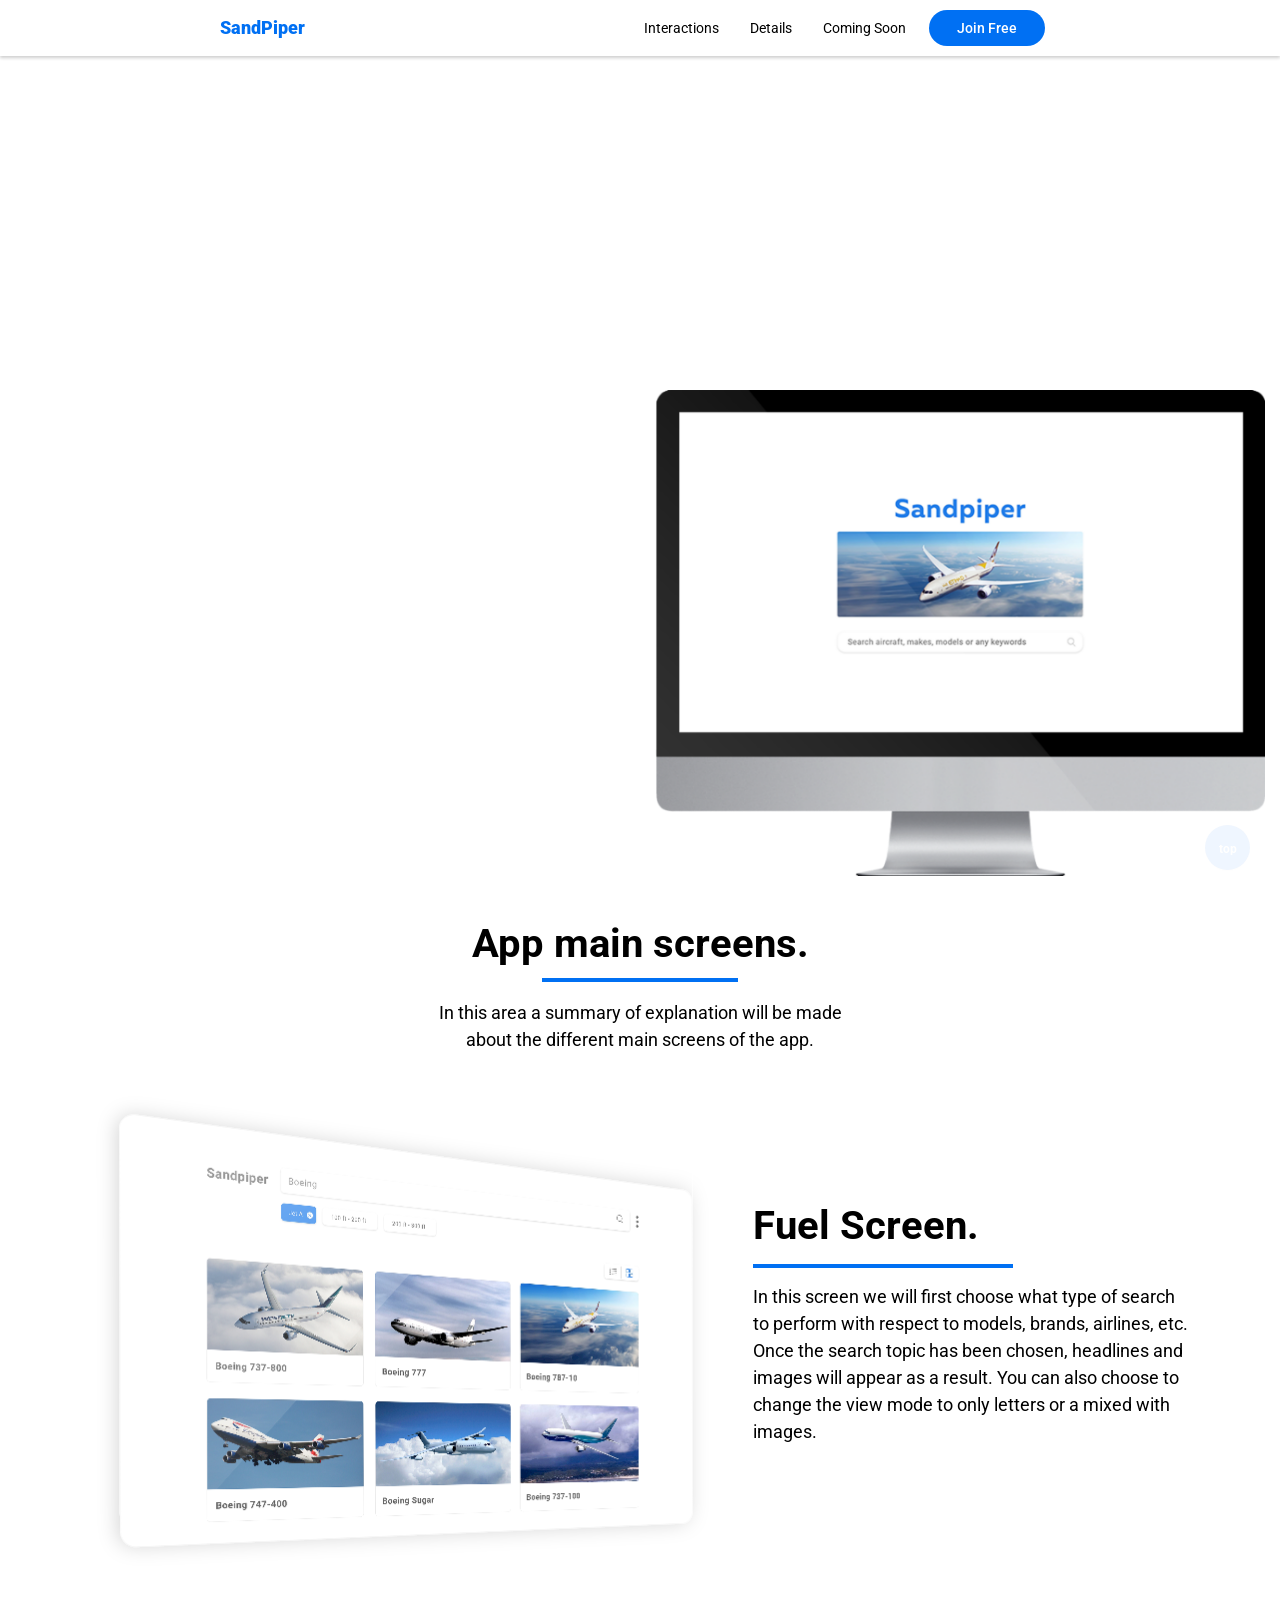
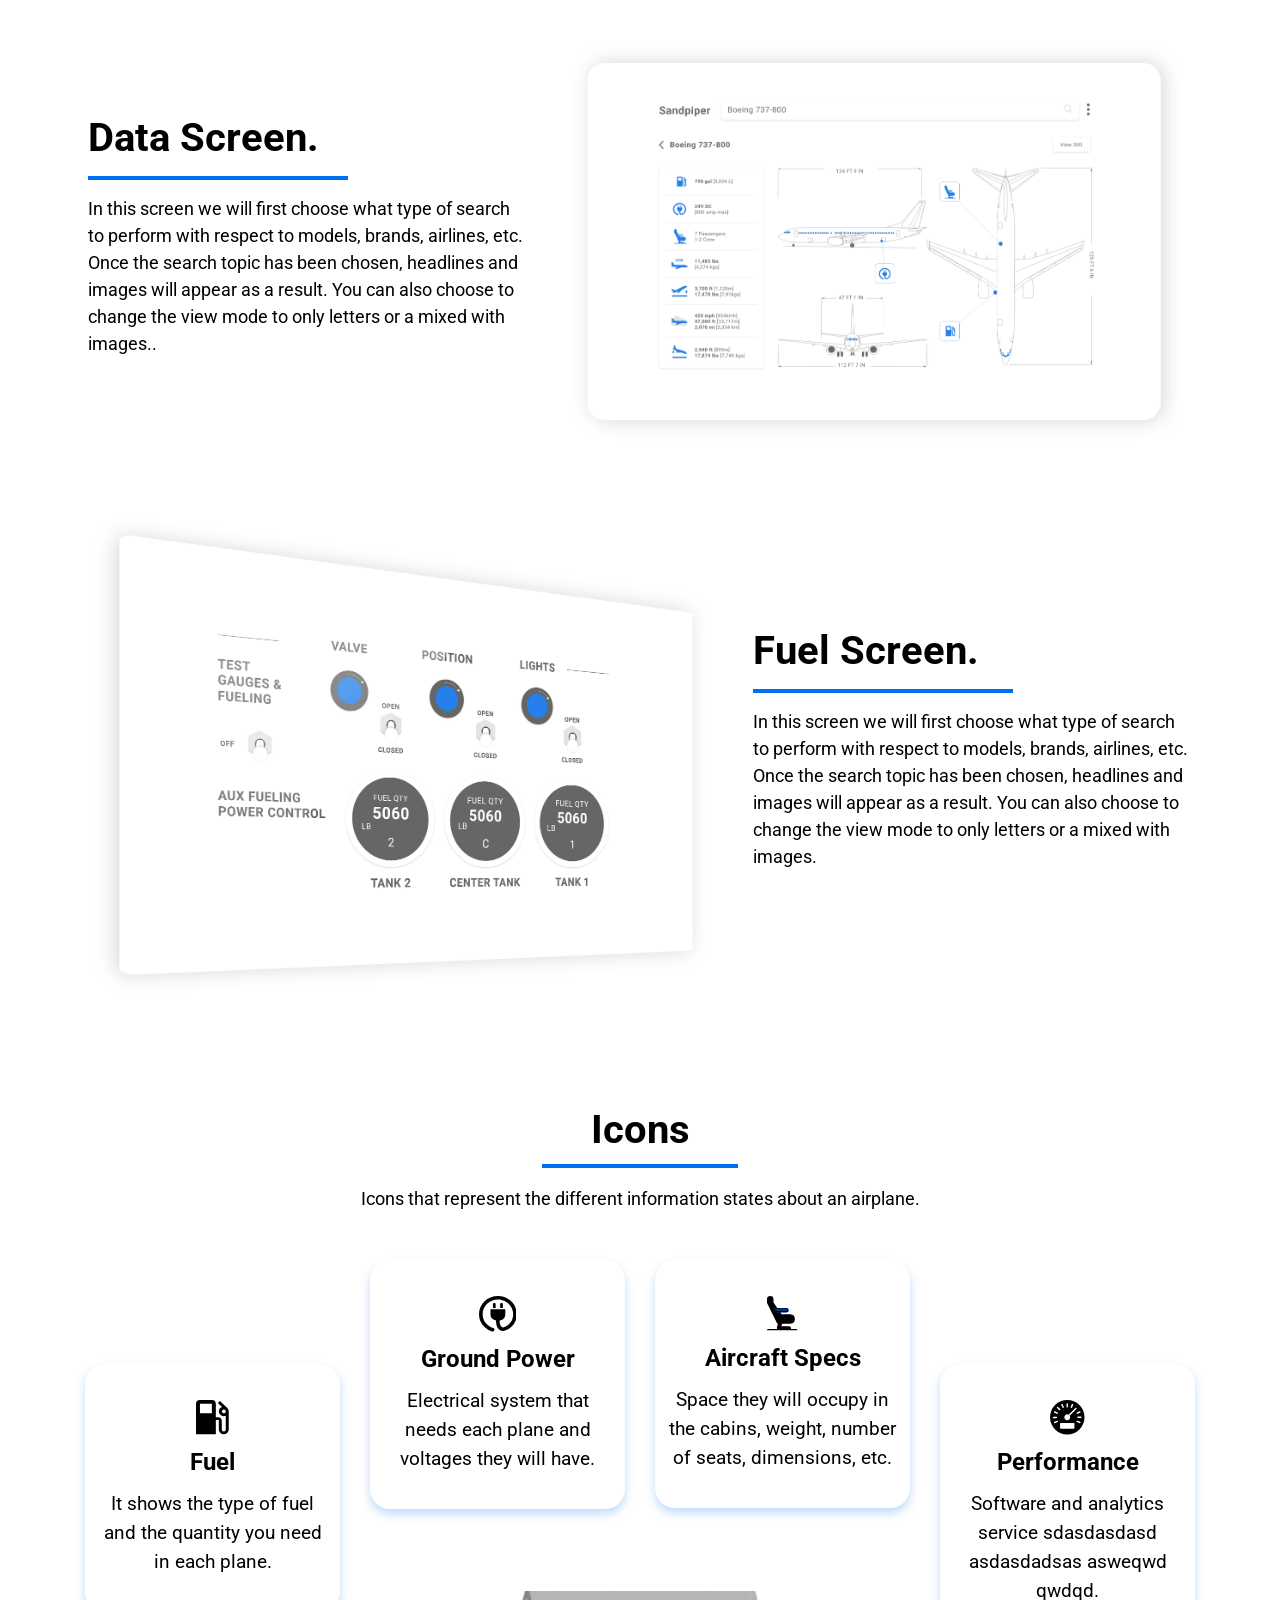
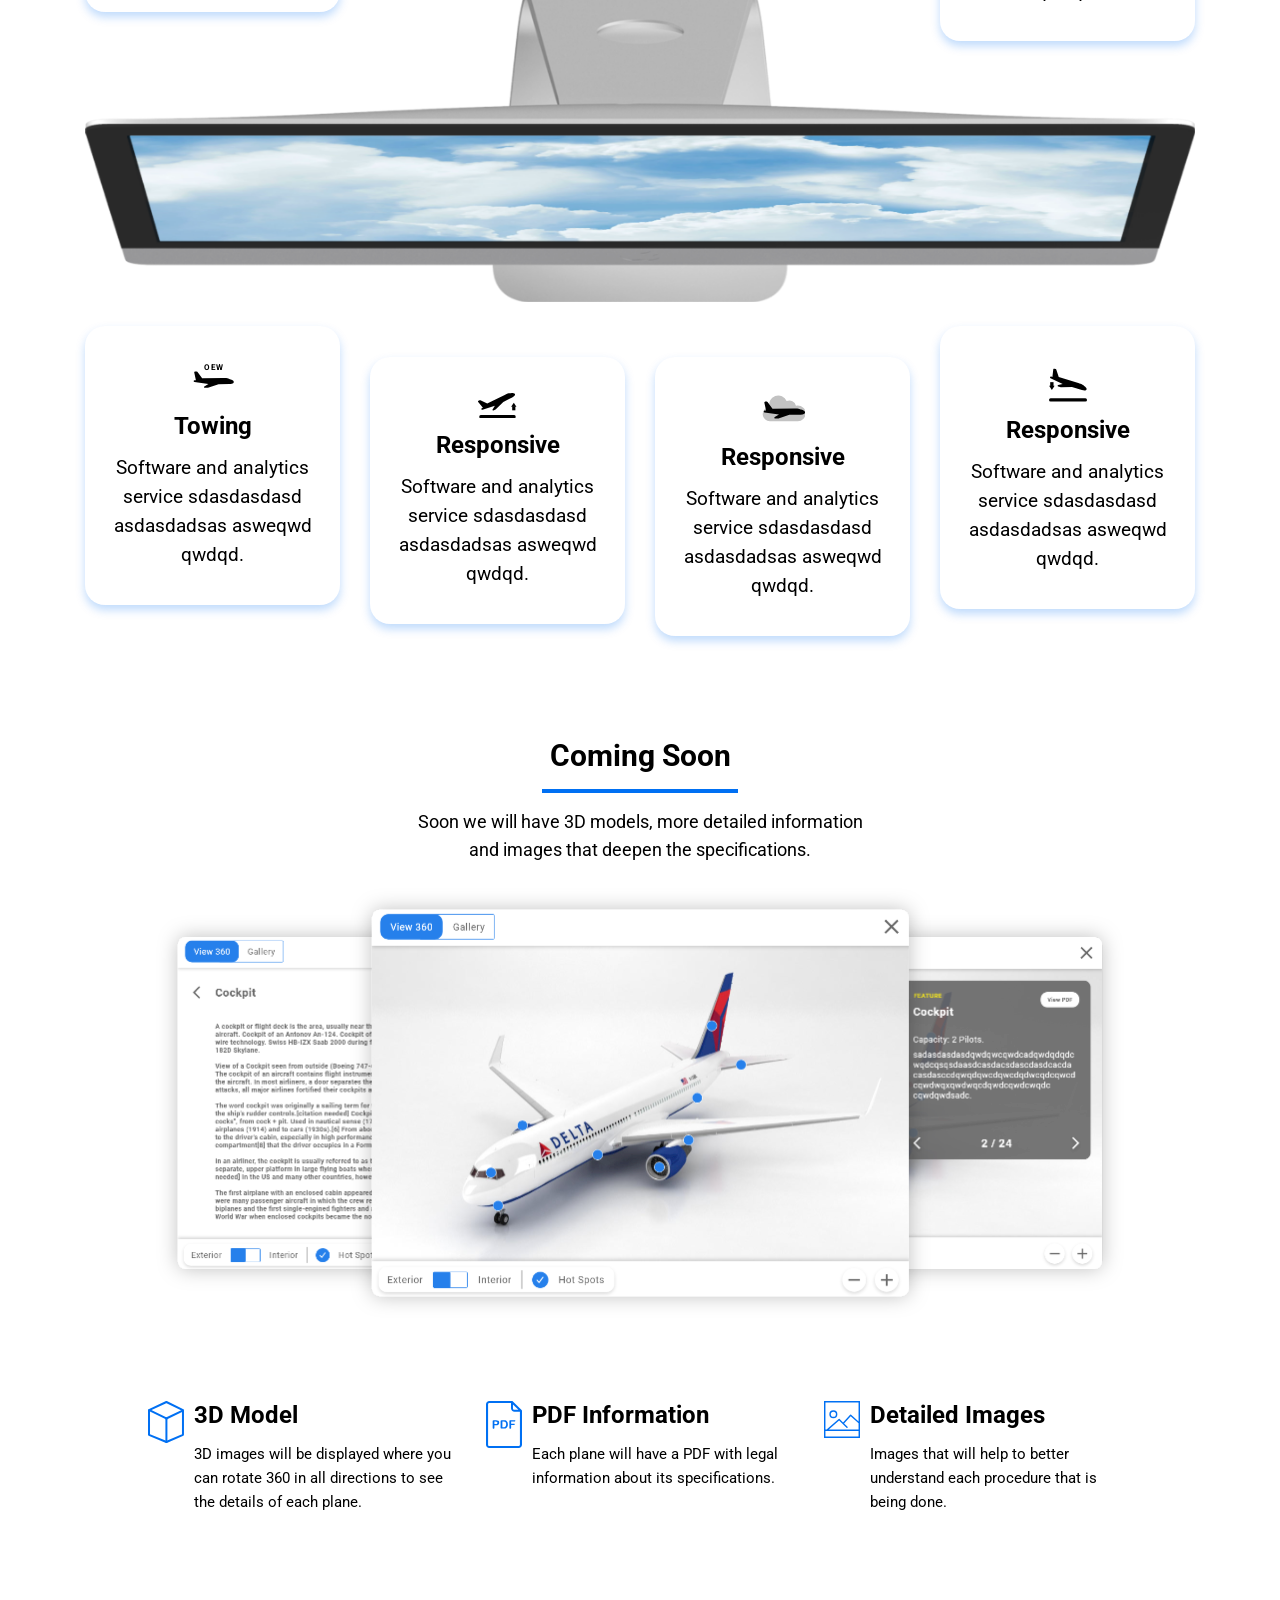
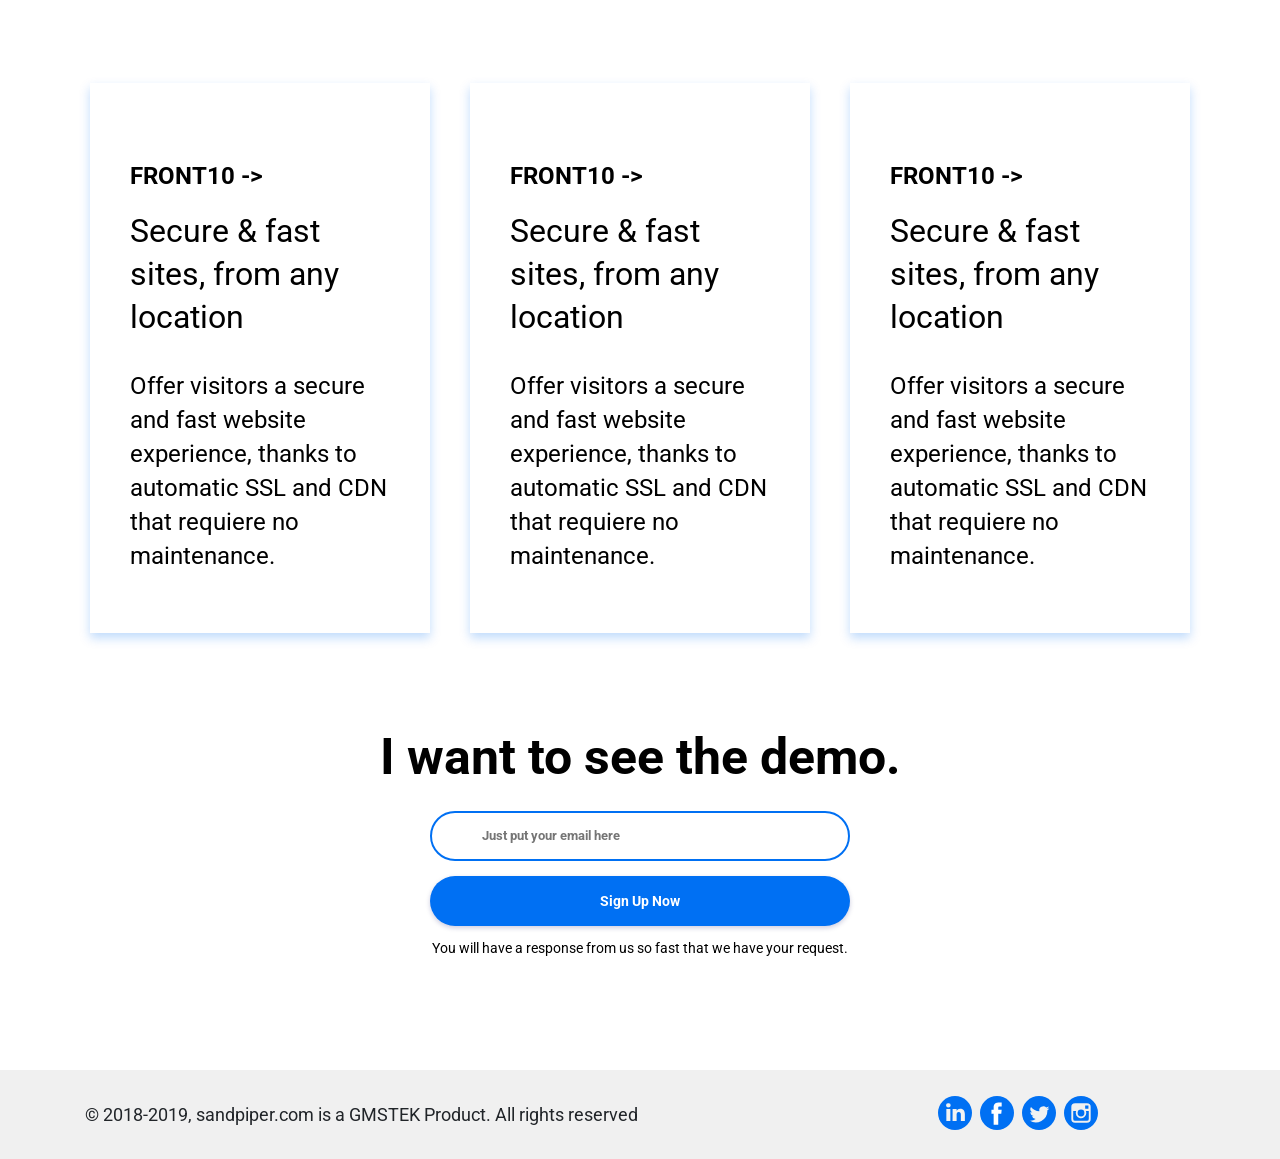
==== index.html @ 0d218217 "changes" ====
<!DOCTYPE html>
<html lang="en">

<head>
  <!-- Google Tag Manager -->
  <script>(function (w, d, s, l, i) {
      w[l] = w[l] || []; w[l].push({
        'gtm.start':
          new Date().getTime(), event: 'gtm.js'
      }); var f = d.getElementsByTagName(s)[0],
        j = d.createElement(s), dl = l != 'dataLayer' ? '&l=' + l : ''; j.async = true; j.src =
          'https://www.googletagmanager.com/gtm.js?id=' + i + dl; f.parentNode.insertBefore(j, f);
    })(window, document, 'script', 'dataLayer', 'GTM-N6N2WBW');</script>
  <!-- End Google Tag Manager -->
  <meta charset="utf-8">
  <title>SandPiper</title>
  <link rel="icon" href="assets/icons/favicon.png" type="image/png" sizes="16x16">
  <meta name="viewport" content="width=device-width, initial-scale=1">
  <meta http-equiv="X-UA-Compatible" content="IE=edge">
  <meta name="description" content="Array Multipurpose Startup Business Template">
  <meta name="keywords" content="Array HTML Template, Array Startup Business Template, Startup Template">
  <link href="assets/css/bootstrap.min.css" rel="stylesheet" type="text/css" media="all" />
  <link href="https://fonts.googleapis.com/css?family=Roboto:400,500,700,900&display=swap" rel="stylesheet">
  <link rel="stylesheet" href="assets/css/animate.css"> <!-- Resource style -->
  <link rel="stylesheet" href="assets/css/owl.carousel.css">
  <link rel="stylesheet" href="assets/css/owl.theme.css">
  <link rel="stylesheet" href="assets/css/ionicons.min.css"> <!-- Resource style -->
  <link href="assets/css/style.css" rel="stylesheet" type="text/css" media="all" />
</head>

<body>
  <!-- Google Tag Manager (noscript) -->
  <noscript><iframe src="https://www.googletagmanager.com/ns.html?id=GTM-N6N2WBW" height="0" width="0"
      style="display:none;visibility:hidden"></iframe></noscript>
  <!-- End Google Tag Manager (noscript) -->
  <div class="wrapper">
    <!-- Navbar Section -->
    <nav class="navbar navbar-expand-md navbar-light bg-light fixed-top">
      <div class="container container-s">
        <a class="navbar-brand d-none d-md-inline" href="#">SandPiper</a>

        <a class="navbar-brand btn-cta d-inline d-md-none js-scroll-trigger" href="#signup">Join Free</a>
        <button class="navbar-toggler" type="button" data-toggle="collapse" data-target="#navbarSupportedContent"
          aria-controls="navbarSupportedContent" aria-expanded="false" aria-label="Toggle navigation">
          <span class="navbar-toggler-icon"></span>
        </button>
        <div class="collapse navbar-collapse" id="navbarSupportedContent">
          <ul class="navbar-nav ml-auto navbar-right">
            <li class="nav-item"><a class="nav-link js-scroll-trigger" href="#screens">Interactions</a></li>
            <li class="nav-item"><a class="nav-link js-scroll-trigger" href="#icons">Details</a></li>
            <li class="nav-item"><a class="nav-link js-scroll-trigger" href="#omingsoon">Coming Soon</a></li>
            <li class="nav-item"><a class="btn-cta nav-link js-scroll-trigger" href="#signup">Join Free</a></li>
          </ul>
        </div>
      </div>
    </nav><!-- Navbar End -->


    <div id="main" class="main">
      <section class="home ">
        <!-- Hero Section-->
        <div class="container-fluid">
          <div class="row fullHeightHeader header-back mt-5 pt-5 pt-md-0 mt-md-0">
            <div class="col-md-6 order-md-2 ">
              <div class="d-flex align-items-end height-100 pb-4 justify-content-center">
                <img src="assets/images/header-img.png" class="img-fluid header-img" />
              </div>
            </div>
            <div class="col-md-6 order-md-1">
              <div
                class="d-flex flex-column mb-3 mb-md-0 justify-content-center align-items-center fullHeightHeader header mx-auto">
                <div class="header-text mb-5 mt-2 text-center text-md-left">
                  <h1>We offer a selection of aviation guides <br>in digital format.</h1>
                </div>
                <div class="header-counter">
                  <div class="d-flex">
                    <div class="counter-up  mr-50 text-center">
                      <h3><span class="counter">47</span></h3>
                      <div class="counter-text">
                        <h3>Request</h3>
                      </div>
                    </div>
                    <div class="counter-up mr-50 text-center">
                      <h3><span class="counter">33</span></h3>
                      <div class="counter-text">
                        <h3>Invoices</h3>
                      </div>
                    </div>
                    <div class="counter-up text-center">
                      <h3><span class="counter">33</span></h3>
                      <div class="counter-text">
                        <h3>Fuelings</h3>
                      </div>
                    </div>
                  </div>
                </div>
              </div>
            </div>
          </div>
        </div>
      </section>
    </div><!-- Hero End -->
    <section id="screens " class="container pt-4">
      <div class="row">
        <div class="col-md-12 text-center title-wrapper">
          <h2>App main screens.</h2>
          <div class="separator mx-auto"></div>
          <p>In this area a summary of explanation will be made <br>about the different main screens of the app.</p>
        </div>
      </div>
      <div class="row">
        <div class="col-md-7 mt-4">
          <div class="wow">
            <img class="img-fluid" src="assets/images/1.svg" alt="Feature">
          </div>
        </div>
        <div class="col-md-5 mt-4">
          <div class="f-text align-items-center mx-auto">
            <div>
              <h2 class="text-center text-md-left">Fuel Screen.</h2>
              <div class="separator separator-large mx-auto ml-md-0 mr-auto"></div>
              <p class="text-center text-md-left">In this screen we will first choose what type of search to perform
                with respect to models, brands, airlines, etc. Once the search topic has been chosen, headlines and
                images will appear as a result. You can also choose to change the view mode to only letters or a mixed
                with images.
              </p>
            </div>
          </div>
        </div>
      </div>
      <div class="row mt-4">
        <div class="col-md-7 order-md-2 mt-4">
          <div class="wow">
            <img class="img-fluid" src="assets/images/blueprints.png" alt="Feature">
          </div>
        </div>
        <div class="col-md-5 order-md-1 mt-4">
          <div class="f-text align-items-center">
            <div>
              <h2 class="text-center text-md-left">Data Screen.</h2>
              <div class="separator separator-large mx-auto ml-md-0 mr-auto"></div>
              <p class="text-center text-md-left ">In this screen we will first choose what type of search to perform
                with respect to models, brands, airlines, etc. Once the search topic has been chosen, headlines and
                images will appear as a result. You can also choose to change the view mode to only letters or a mixed
                with images..</p>
            </div>
          </div>
        </div>
      </div>
      <div class="row mt-4">
        <div class="col-md-7 mt-4">
          <div class="wow">
            <img class="img-fluid" src="assets/images/3.png" alt="Feature">
          </div>
        </div>
        <div class="col-md-5 mt-4">
          <div class="f-text align-items-center mx-auto">
            <div>
              <h2 class="text-center text-md-left">Fuel Screen.</h2>
              <div class="separator separator-large mx-auto ml-md-0 mr-auto"></div>
              <p class="text-center text-md-left">In this screen we will first choose what type of search to perform
                with respect to models, brands, airlines, etc. Once the search topic has been chosen, headlines and
                images will appear as a result. You can also choose to change the view mode to only letters or a mixed
                with images.
              </p>
            </div>
          </div>
        </div>
      </div>
  </div>

  </section>

  <!-- Features Section -->
  <section id="icons" class="container">
    <div class="row">
      <div class="col-md-12 text-center title-wrapper mb-5">
        <h2>Icons</h2>
        <div class="separator mx-auto"></div>
        <p>Icons that represent the different information states about an airplane.</p>
      </div>
      <div class="col-md-3 order-2 order-md-1 mt-5 mt-md-0 margin-column">
        <div class="d-flex flex-column justify-content-center  align-items-center text-center f-column ">
          <svg xmlns="http://www.w3.org/2000/svg" width="32.749" height="34.308" viewBox="0 0 32.749 34.308">
            <defs>
              <style>
                .a {
                  fill: #0070f3;
                }
              </style>
            </defs>
            <g transform="translate(0)">
              <g transform="translate(0)">
                <path class="a"
                  d="M47.3,8.062l.03-.029L39.937.953l-2.1,2.02,4.188,4.022a4.771,4.771,0,0,0-3.2,4.441A4.868,4.868,0,0,0,43.787,16.2a5.076,5.076,0,0,0,1.985-.4V29.543a1.986,1.986,0,0,1-3.969,0V20.966a3.892,3.892,0,0,0-3.97-3.812H35.848V3.812A3.892,3.892,0,0,0,31.878,0H19.97A3.892,3.892,0,0,0,16,3.812v30.5H35.848V20.013h2.977v9.53a4.966,4.966,0,0,0,9.924,0V11.436A4.691,4.691,0,0,0,47.3,8.062Zm-15.422,5.28H19.97V3.812H31.878Zm11.909,0a1.908,1.908,0,1,1,1.985-1.906A1.952,1.952,0,0,1,43.787,13.342Z"
                  transform="translate(-16)" />
              </g>
            </g>
          </svg>
          <h3>Fuel</h3>
          <p>It shows the type of fuel and the quantity you need in each plane.</p>
        </div>
      </div>
      <div class="col-md-3 order-2 order-md-1 mt-5 mt-md-0">
        <div class="d-flex flex-column justify-content-center  align-items-center text-center f-column">
          <svg xmlns="http://www.w3.org/2000/svg" width="37.82" height="35.511" viewBox="0 0 37.82 35.511">
            <defs>
              <style>
                .a {
                  fill: #0070f3;
                }
              </style>
            </defs>
            <g transform="translate(0 0)">
              <path class="a"
                d="M20.771,10.71h-.512a1.027,1.027,0,0,0-1.086.957v4.054h2.685V11.667A1.029,1.029,0,0,0,20.771,10.71Z"
                transform="translate(-5.205 -3.621)" />
              <path class="a"
                d="M30.653,10.71h-.513a1.028,1.028,0,0,0-1.086.957v4.054h2.686V11.667A1.03,1.03,0,0,0,30.653,10.71Z"
                transform="translate(-7.887 -3.621)" />
              <path class="a"
                d="M18.911.577C8.483.577,0,8.723,0,18.737a17.689,17.689,0,0,0,5.506,12.81A19.109,19.109,0,0,0,13.031,36a1.875,1.875,0,0,0,.566.087,1.818,1.818,0,0,0,1.731-1.207,1.734,1.734,0,0,0-1.166-2.205,15.446,15.446,0,0,1-6.074-3.6A14.28,14.28,0,0,1,3.643,18.737c0-8.085,6.849-14.662,15.268-14.662s15.268,6.577,15.268,14.662A14.277,14.277,0,0,1,29.71,29.1c-1.107.953-3.851,2.871-5.5,2.871a2.549,2.549,0,0,1-1.993-.8c-1.3-1.394-1.59-4.217-1.577-6.185a5.848,5.848,0,0,0,5.677-5.728V13.813H11.5v5.443a5.841,5.841,0,0,0,5.491,5.721c-.019,2.344.323,6.185,2.505,8.525a6.263,6.263,0,0,0,4.711,1.971c3.523,0,7.534-3.418,7.979-3.806l.058-.053A17.678,17.678,0,0,0,37.82,18.739C37.821,8.723,29.338.577,18.911.577Z"
                transform="translate(0 -0.577)" />
            </g>
          </svg>
          <h3>Ground Power</h3>
          <p>Electrical system that needs each plane and voltages they will have.</p>
        </div>
      </div>
      <div class="col-md-3 order-2 order-md-1 mt-5 mt-md-0">
        <div class="d-flex flex-column justify-content-center  align-items-center text-center f-column">
          <svg xmlns="http://www.w3.org/2000/svg" width="30.285" height="34.377" viewBox="0 0 30.285 34.377">
            <defs>
              <style>
                .a {
                  fill: #0070f3;
                }

                .b {
                  fill: none;
                  stroke: #0070f3;
                  stroke-width: 2px;
                }
              </style>
            </defs>
            <path class="a"
              d="M110.185,369.175l2.4.919-1.84,5.314H119.5a1.312,1.312,0,0,1,1.278,1.343h0a1.312,1.312,0,0,1-1.278,1.343H109.278A1.312,1.312,0,0,1,108,376.75v-1.343Z"
              transform="translate(-97.394 -344.388)" />
            <path class="a"
              d="M48,12.75A2.686,2.686,0,0,1,50.617,10h0a2.686,2.686,0,0,1,2.617,2.75v3.288l0,0,8.424,12.219h9.084a3.935,3.935,0,0,1,3.833,4.029h0a3.935,3.935,0,0,1-3.833,4.029H57.967L48,16.11c0-.023,0-.045,0-.067h0Z"
              transform="translate(-47.361 -9.329)" />
            <path class="b" d="M148,194.686h12.778a1.312,1.312,0,0,0,1.278-1.343h0A1.312,1.312,0,0,0,160.778,192H148Z"
              transform="translate(-141.228 -179.109)" />
            <path class="a"
              d="M138,327.371h9.584a1.312,1.312,0,0,0,1.278-1.343v-1.343A2.623,2.623,0,0,0,146.306,322H138Z"
              transform="translate(-127.394 -300.38)" />
            <path class="a" d="M277.452,193.3l6.2,12.488,1.952-5.315-5.75-8.807Z"
              transform="translate(-273.043 -178.795)" />
            <g transform="translate(0 0)">
              <path class="a"
                d="M3.256,0A3.346,3.346,0,0,1,6.512,3.422V6.493l3.932,5.7h9.106a2.017,2.017,0,0,1,0,4.029H13.222l1.4,2.037h8.758a4.706,4.706,0,0,1,0,9.4H15.195l-.93,2.686h7.842a1.97,1.97,0,0,1,1.917,2.014,2.1,2.1,0,0,1-.11.671h5.732a.672.672,0,0,1,0,1.343H.767a.672.672,0,0,1,0-1.343h9.31a2.1,2.1,0,0,1-.11-.671V31.02a.7.7,0,0,1,.039-.232l1.1-3.125h-.5a.636.636,0,0,1-.566-.361L.072,7.09A.7.7,0,0,1,0,6.781c0-.014,0-.027,0-.04s0-.018,0-.027V3.422A3.346,3.346,0,0,1,3.256,0ZM19.551,14.883a.672.672,0,0,0,0-1.343H8.021L8.9,14.883ZM22,26.32h1.388a3.361,3.361,0,0,0,0-6.714H14.3a.63.63,0,0,1-.517-.277l-2.139-3.1H9.774l3.083,4.723h6.054a3.283,3.283,0,0,1,3.195,3.357v1.343A2.1,2.1,0,0,1,22,26.32Zm-1.807,0a.657.657,0,0,0,.639-.671V24.305a1.97,1.97,0,0,0-1.917-2.014h-5.9l-.493,1.343h3.833a.672.672,0,0,1,0,1.343H12.03l-.493,1.343Zm1.917,6.714a.672.672,0,0,0,0-1.343H13.352a.63.63,0,0,1-.523-.286.7.7,0,0,1-.077-.615l1.083-3.127H12.464l-1.219,3.477v1.223a.657.657,0,0,0,.639.671Zm-11.588-7.67,1.322-3.6L6.633,13.788l-1.389.946ZM1.278,6.618l3.38,6.915,1.8-1.228a.614.614,0,0,1,.306-.106l.007,0H8.867L5.359,7.109c-.01-.014-.019-.029-.028-.044l-.01-.018a.7.7,0,0,1-.086-.337V3.422A2.033,2.033,0,0,0,3.256,1.343,2.033,2.033,0,0,0,1.278,3.422Z"
                transform="translate(0 0)" />
              <path class="a" d="M168.639,352a.672.672,0,1,1-.639.671A.657.657,0,0,1,168.639,352Z"
                transform="translate(-149.727 -328.366)" />
            </g>
          </svg>
          <h3>Aircraft Specs</h3>
          <p>Space they will occupy in the cabins, weight, number of seats, dimensions, etc.</p>
        </div>
      </div>
      <div class="col-md-3 order-2 order-md-1 mt-5 mt-md-0 margin-column">
        <div class="d-flex flex-column justify-content-center align-items-center text-center f-column">
          <svg xmlns="http://www.w3.org/2000/svg" width="34.5" height="34.5" viewBox="0 0 34.5 34.5">
            <defs>
              <style>
                .a {
                  fill: #2680eb;
                }
              </style>
            </defs>
            <path class="a"
              d="M17.25,0A17.25,17.25,0,1,0,34.5,17.25,17.271,17.271,0,0,0,17.25,0Zm9.684,12.46,2.657-1.1a.718.718,0,1,1,.549,1.327l-2.655,1.1-.275.056a.72.72,0,0,1-.276-1.384ZM20.712,7.015l1.1-2.657a.719.719,0,0,1,1.328.549l-1.1,2.657a.717.717,0,0,1-.664.444L21.1,7.954A.719.719,0,0,1,20.712,7.015Zm-4.18-3.154a.719.719,0,1,1,1.438,0V6.736a.719.719,0,1,1-1.438,0ZM11.75,3.97a.719.719,0,0,1,.939.39l1.1,2.655a.72.72,0,0,1-.39.939l-.275.055a.718.718,0,0,1-.664-.446l-1.1-2.655A.718.718,0,0,1,11.75,3.97ZM2.794,17.517a.719.719,0,0,1,.719-.719H6.388a.719.719,0,0,1,0,1.438H3.513A.72.72,0,0,1,2.794,17.517ZM7.566,22.04l-2.658,1.1-.275.055a.719.719,0,0,1-.275-1.383l2.658-1.1a.719.719,0,0,1,.549,1.328ZM7.954,13.4a.723.723,0,0,1-.664.443l-.275-.056-2.657-1.1a.72.72,0,0,1,.551-1.33l2.657,1.1A.72.72,0,0,1,7.954,13.4Zm1.164-3.266L7.087,8.1A.718.718,0,1,1,8.1,7.087L10.134,9.12a.719.719,0,0,1-1.016,1.016Zm15.32,17.923a.72.72,0,0,1-.719.719H10.781a.719.719,0,0,1-.719-.719V23.746a.719.719,0,0,1,.719-.719H23.719a.72.72,0,0,1,.719.719v4.313ZM19.718,15.8a2.836,2.836,0,0,1,.407,1.45A2.907,2.907,0,1,1,18.7,14.782L25.381,8.1A.719.719,0,0,1,26.4,9.12Zm10.81,6.952a.72.72,0,0,1-.663.446l-.275-.056-2.657-1.1a.719.719,0,0,1,.549-1.328l2.657,1.1A.715.715,0,0,1,30.528,22.751Zm.377-4.781H28.031a.719.719,0,0,1,0-1.438h2.874a.719.719,0,1,1,0,1.438Z" />
          </svg>
          <h3>Performance</h3>
          <p>Software and analytics service sdasdasdasd asdasdadsas asweqwd qwdqd.</p>
        </div>
      </div>

      <div class="col-12 order-1 order-md-2 f-center">
        <div class="d-flex justify-content-center">
          <img class="img-fluid" src="assets/images/flat-screen.png" alt="Feature">
        </div>

      </div>

      <div class="col-md-3 order-2 order-md-3 mt-4">
        <div class="d-flex flex-column justify-content-center  align-items-center text-center f-column">
          <svg xmlns="http://www.w3.org/2000/svg" width="44.426" height="36.513" viewBox="0 0 44.426 36.513">
            <g id="Group_225" data-name="Group 225" transform="translate(138.605 -1374.003)">
              <text id="OEW" transform="translate(-124.219 1382.003)" fill="#0070f3" font-size="8"
                font-family="Roboto-Bold, Roboto" font-weight="700" letter-spacing="0.032em">
                <tspan x="0" y="0">OEW</tspan>
              </text>
              <g id="takeoff-the-plane" transform="matrix(0.891, 0.454, -0.454, 0.891, -129.765, 1375.035)">
                <g id="Group_215" data-name="Group 215" transform="translate(0 0)">
                  <g id="Group_214" data-name="Group 214" transform="translate(0 0)">
                    <path id="Path_148" data-name="Path 148"
                      d="M4,17.176l0,0a.942.942,0,0,0-.457,1.19.929.929,0,0,0,1.167.5l13.35-4.529-2.549,4a.732.732,0,0,0,.078.9.772.772,0,0,0,.915.139l2.626-1.363a.8.8,0,0,0,.2-.15l7.844-7.993,9.6-5c3.637-1.956,3.243-3.408,3.036-3.807A1.94,1.94,0,0,0,38.469.135a8.29,8.29,0,0,0-3.45.111,4.6,4.6,0,0,1-1.061.089C32.939.324,32.247.4,28.786,2.2L9.857,12.028,2.638,8.457a.971.971,0,0,0-.876.015L.526,9.114a.973.973,0,0,0-.5.64.893.893,0,0,0,.176.769L5.15,16.586Z"
                      fill="#0070f3" />
                  </g>
                </g>
              </g>
            </g>
          </svg>
          <h3>Towing</h3>
          <p>Software and analytics service sdasdasdasd asdasdadsas asweqwd qwdqd.</p>
        </div>
      </div>
      <div class="col-md-3 order-2 order-md-3 mt-5  margin-column-down ">
        <div class="d-flex flex-column justify-content-center  align-items-center text-center f-column">
          <svg id="Group_230" data-name="Group 230" xmlns="http://www.w3.org/2000/svg" width="38.451" height="25.322"
            viewBox="0 0 38.451 25.322">
            <g id="takeoff-the-plane" transform="translate(0 0)">
              <g id="Group_215" data-name="Group 215" transform="translate(0)">
                <g id="Group_214" data-name="Group 214" transform="translate(0 0)">
                  <path id="Path_148" data-name="Path 148"
                    d="M3.841,71.195l0,0A.835.835,0,0,0,3.43,72.28a.9.9,0,0,0,1.1.477L16.894,68.8l-2.313,3.627a.667.667,0,0,0,.087.828.738.738,0,0,0,.854.141l2.426-1.21a.712.712,0,0,0,.187-.135l7.186-7.208L34.189,60.4c3.359-1.739,2.97-3.075,2.77-3.443a1.887,1.887,0,0,0-1.267-.871,7.84,7.84,0,0,0-3.213.05,4.331,4.331,0,0,1-.987.066c-.949-.025-1.593.036-4.79,1.631L9.216,66.564l-6.781-3.38a.917.917,0,0,0-.816,0l-1.143.57a.855.855,0,0,0-.458.579.825.825,0,0,0,.176.707L4.9,70.671Z"
                    transform="translate(0 -55.948)" fill="#0070f3" />
                  <path id="Path_149" data-name="Path 149"
                    d="M47.134,282.5H14.03a1.62,1.62,0,1,0,0,3.237h33.1a1.62,1.62,0,1,0,0-3.237Z"
                    transform="translate(-11.091 -260.416)" fill="#0070f3" />
                </g>
              </g>
            </g>
            <g id="Group_223" data-name="Group 223" transform="translate(33.149 9.688)">
              <path id="Polygon_1" data-name="Polygon 1" d="M2.651,0,5.3,4.073H0Z" transform="translate(0)"
                fill="#0070f3" />
              <rect id="Rectangle_402" data-name="Rectangle 402" width="3.181" height="4.073"
                transform="translate(1.06 3.564)" fill="#0070f3" />
            </g>
          </svg>
          <h3>Responsive</h3>
          <p>Software and analytics service sdasdasdasd asdasdadsas asweqwd qwdqd.</p>
        </div>
      </div>
      <div class="col-md-3 order-2 order-md-3 mt-5 margin-column-down">
        <div class="d-flex flex-column justify-content-center  align-items-center text-center f-column">
          <svg xmlns="http://www.w3.org/2000/svg" width="45.763" height="36.513" viewBox="0 0 45.763 36.513">
            <g id="Group_395" data-name="Group 395" transform="translate(137.991 -1500.488)">
              <path id="cloud"
                d="M34.906,10.431a8.489,8.489,0,0,0-1.618.155,6.448,6.448,0,0,0-3.523-4.456,6.923,6.923,0,0,0-5.825-.1A9.014,9.014,0,0,0,12.525.907,8.466,8.466,0,0,0,7.191,11.869,7.267,7.267,0,0,0,0,19.1a7.289,7.289,0,0,0,7.414,7.025H34.906A8.016,8.016,0,0,0,43.08,18.28a8.016,8.016,0,0,0-8.173-7.849Zm0,0"
                transform="translate(-135.308 1502.555)" fill="#d7e9ff" />
              <g id="takeoff-the-plane" transform="matrix(0.891, 0.454, -0.454, 0.891, -128.894, 1500.488)">
                <g id="Group_215" data-name="Group 215" transform="translate(0 0)">
                  <g id="Group_214" data-name="Group 214" transform="translate(0 0)">
                    <path id="Path_148" data-name="Path 148"
                      d="M4.118,17.675l0,0a.97.97,0,0,0-.47,1.224.956.956,0,0,0,1.2.516l13.738-4.661-2.623,4.116a.753.753,0,0,0,.081.929.794.794,0,0,0,.941.143l2.7-1.4a.824.824,0,0,0,.209-.155l8.072-8.225,9.879-5.15C41.589,3,41.184,1.5,40.971,1.094A2,2,0,0,0,39.587.139a8.531,8.531,0,0,0-3.551.114,4.738,4.738,0,0,1-1.092.092C33.9.333,33.184.413,29.623,2.262L10.143,12.378,2.715,8.7a1,1,0,0,0-.9.015L.541,9.379a1,1,0,0,0-.517.658.919.919,0,0,0,.181.791L5.3,17.068Z"
                      fill="#0070f3" />
                  </g>
                </g>
              </g>
            </g>
          </svg>
          <h3>Responsive</h3>
          <p>Software and analytics service sdasdasdasd asdasdadsas asweqwd qwdqd.</p>
        </div>
      </div>
      <div class="col-md-3 order-2 order-md-3 mt-4">
        <div class="d-flex flex-column justify-content-center align-items-center text-center f-column">
          <svg xmlns="http://www.w3.org/2000/svg" width="40.363" height="40.363" viewBox="0 0 40.363 40.363">
            <g id="Group_233" data-name="Group 233" transform="translate(-0.309 0.548)">
              <g id="takeoff-the-plane" transform="translate(0.31 -0.548)">
                <g id="Group_215" data-name="Group 215" transform="translate(0 0)">
                  <path id="Path_148" data-name="Path 148"
                    d="M3.779,16.853l0,0a.934.934,0,0,0-.44,1.161.871.871,0,0,0,1.108.485l12.721-4.46-2.441,3.906a.71.71,0,0,0,.941,1.012l2.5-1.338a.772.772,0,0,0,.194-.147l7.5-7.816,9.155-4.91c3.468-1.919,3.1-3.333,2.9-3.72a1.831,1.831,0,0,0-1.275-.9,7.711,7.711,0,0,0-3.283.12,4.289,4.289,0,0,1-1.01.091C31.38.33,30.721.409,27.42,2.172L9.37,11.816,2.516,8.361a.9.9,0,0,0-.833.017L.5,9.009a.955.955,0,0,0-.48.625.882.882,0,0,0,.164.748l4.687,5.891Z"
                    transform="translate(13.469 0) rotate(45)" fill="#0070f3" />
                  <path id="Path_149" data-name="Path 149"
                    d="M48.6,282.5H14.1a1.688,1.688,0,1,0,0,3.374H48.6a1.688,1.688,0,1,0,0-3.374Z"
                    transform="translate(-10.33 -246.28)" fill="#0070f3" />
                </g>
              </g>
              <g id="Group_224" data-name="Group 224" transform="translate(7.938 27.56) rotate(180)">
                <path id="Polygon_1" data-name="Polygon 1" d="M2.763,0,5.525,4.245H0Z" transform="translate(0 0)"
                  fill="#0070f3" />
                <rect id="Rectangle_402" data-name="Rectangle 402" width="3.315" height="4.245"
                  transform="translate(1.105 3.714)" fill="#0070f3" />
              </g>
            </g>
          </svg>

          <h3>Responsive</h3>
          <p>Software and analytics service sdasdasdasd asdasdadsas asweqwd qwdqd.</p>
        </div>
      </div>
    </div>
  </section>

  <section id='comingsoon' class="ar-ft-single wow fadeIn">
    <div class="container-m">
      <div class="row text-center">
        <div class="col-md-12">
          <div class="features-intro">
            <h2>Coming Soon</h2>
            <div class="separator mx-auto"></div>
            <p>Soon we will have 3D models, more detailed information <br> and images that deepen the specifications.
            </p>
          </div>
        </div>
      </div>
      <div class="row mb-5">
        <div class="col-md-12">
          <img class="img-fluid wow" src="assets/images/app-screen.svg" alt="Feature">
        </div>
      </div>
      <div class="row">
        <div class="col-md-4 mt-4">
          <div class="ar-flex">
            <div class="ar-icon">
              <img src="assets/icons/cube.svg" width="36px" alt="Icon">
            </div>
            <div class="ar-text">
              <h3>3D Model</h3>
              <p>3D images will be displayed where you can rotate 360 in all directions to see the details of each
                plane.</p>
            </div>
          </div>
        </div>

        <div class="col-md-4 mt-4">
          <div class="ar-flex">
            <div class="ar-icon">
              <img src="assets/icons/document.svg" width="36px" alt="Icon">
            </div>
            <div class="ar-text">
              <h3>PDF Information</h3>
              <p>Each plane will have a PDF with legal information about its specifications.</p>
            </div>
          </div>
        </div>

        <div class="col-md-4 mt-4">
          <div class="ar-flex">
            <div class="ar-icon">
              <img src="assets/icons/picture.svg" width="36px" alt="Icon">
            </div>
            <div class="ar-text">
              <h3>Detailed Images</h3>
              <p>Images that will help to better understand each procedure that is being done.</p>
            </div>
          </div>
        </div>
      </div>
    </div>
  </section>
  <section class="container reviews">
    <div class="row">
      <div class="col-md-4">
        <div class="review">
            <h3>FRONT10 -></h3>
            <h4>Secure & fast sites, from any location</h4>
            <p>Offer visitors a secure and fast website experience, thanks to <span>automatic SSL</span> and
              <span>CDN</span> that requiere no maintenance.</p>
        </div>
      </div>
      <div class="col-md-4">
          <div class="review">
              <h3>FRONT10 -></h3>
              <h4>Secure & fast sites, from any location</h4>
              <p>Offer visitors a secure and fast website experience, thanks to <span>automatic SSL</span> and
                <span>CDN</span> that requiere no maintenance.</p>
          </div>
      </div>
      <div class="col-md-4">
          <div class="review">
              <h3>FRONT10 -></h3>
              <h4>Secure & fast sites, from any location</h4>
              <p>Offer visitors a secure and fast website experience, thanks to <span>automatic SSL</span> and
                <span>CDN</span> that requiere no maintenance.</p>
          </div>
      </div>
    </div>
  </section>

  <!-- CTA Signup Section -->
  <div id="signup" class="cta-sm ">
    <div class="container-m text-center">
      <div class="cta-content">
        <h2>I want to see the demo.</h2>
        <div class="form wow fadeIn" data-wow-delay="0.2s">
          <form id="chimp-form" class="subscribe-form wow zoomIn" action="assets/php/subscribe.php" method="post"
            accept-charset="UTF-8" enctype="application/x-www-form-urlencoded" autocomplete="off" novalidate>
            <input class="mail" id="chimp-email" type="email" name="email" placeholder="Just put your email here"
              autocomplete="off">
            <input class="submit-button" type="submit" value="Sign up now">
          </form>
          <div id="response"></div>
        </div>
        <div class="form-note">
          <p>You will have a response from us so fast that we have your request.</p>
        </div>
      </div>
    </div>
  </div>

  <!-- Scroll To Top -->
  <div id="back-top" class="bk-top">
    <div class="bk-top-txt">
      <a class="back-to-top js-scroll-trigger" href="#main">top</a>
    </div>
  </div>
  <!-- Scroll To Top Ends-->

  </div> <!-- Main -->
  </div><!-- Wrapper -->
  <footer class="">
    <div class="container">
      <div class="row">
        <div class="col-md-8 my-3">
          <div class="d-flex align-items-center height-100">
            <p class="text-center text-md-left">© 2018-2019, sandpiper.com is a GMSTEK Product. All rights reserved</p>
          </div>
        </div>
        <div class="col-md-4 text-center mb-5 my-md-3 ">
          <a class="mr-1" href="#"><img src="assets/icons/Group 29.svg" class="img-fluid" /></a>
          <a class="mr-1" href="#"><img src="assets/icons/facebook.svg" class="img-fluid" /></a>
          <a class="mr-1" href="#"><img src="assets/icons/twitter.svg" class="img-fluid" /></a>
          <a class="mr-1" href="#"><img src="assets/icons/instagram-logo.svg" class="img-fluid" /></a>
        </div>
      </div>
    </div>
  </footer>


  <!-- Jquery and Js Plugins -->
  <script type="text/javascript" src="assets/js/jquery-3.4.1.min.js"></script>
  <script type="text/javascript" src="assets/js/popper.min.js"></script>
  <script type="text/javascript" src="assets/js/bootstrap.min.js"></script>
  <script type="text/javascript" src="assets/js/jquery.validate.min.js"></script>
  <script type="text/javascript" src="assets/js/jquery.waypoints.min.js"></script>
  <script type="text/javascript" src="assets/js/plugins.js"></script>
  <script type="text/javascript" src="assets/js/custom.js"></script>
</body>

</html>
---- assets/css/style.css ----
/*
 1. Reset.css
 2. navigation Styling
 3. Hero section
 4. hero-2 section
 5. Features Section
 6. Features Flex
 7. Stats Section 	
 8. Feature Single
 9. Reviews Section
 10. Pricing tables
 11. Subscription Section and CTA
 12. Footer and Scroll Top
 13. Media Queries
 -----*/

/* http://meyerweb.com/eric/tools/css/reset/
   v2.0 | 20110126
   License: none (public domain)
*/

html,
body,
div,
span,
applet,
object,
iframe,
h1,
h2,
h3,
h4,
h5,
h6,
p,
blockquote,
pre,
a,
abbr,
acronym,
address,
big,
cite,
code,
del,
dfn,
em,
img,
ins,
kbd,
q,
s,
samp,
small,
strike,
strong,
sub,
sup,
tt,
var,
b,
u,
i,
center,
dl,
dt,
dd,
ol,
ul,
li,
fieldset,
form,
label,
legend,
table,
caption,
tbody,
tfoot,
thead,
tr,
th,
td,
article,
aside,
canvas,
details,
embed,
figure,
figcaption,
footer,
header,
hgroup,
menu,
nav,
output,
ruby,
section,
summary,
time,
mark,
audio,
video {
  margin: 0;
  padding: 0;
  border: 0;
  font-size: 100%;
  font: inherit;
  vertical-align: baseline;
}
/* HTML5 display-role reset for older browsers */
article,
aside,
details,
figcaption,
figure,
footer,
header,
hgroup,
menu,
nav,
section {
  display: block;
}
body {
  line-height: 1;
}
ol,
ul {
  list-style: none;
}
blockquote,
q {
  quotes: none;
}
blockquote:before,
blockquote:after,
q:before,
q:after {
  content: "";
  content: none;
}
table {
  border-collapse: collapse;
  border-spacing: 0;
}

/* --- Common Styles ---*/

h1,
h2,
h3,
h4,
h5,
h6 {
  font-family: "Roboto", sans-serif;
  font-size: 16px;
}

p {
  font-family: "Roboto", sans-serif;
  font-size: 14px;
}

/*----- Helper Classes -----*/

html * {
  text-rendering: optimizeLegibility !important;
  -webkit-font-smoothing: antialiased;
  -moz-osx-font-smoothing: grayscale;
}

body {
  -webkit-font-smoothing: antialiased;
  -moz-osx-font-smoothing: grayscale;
}

*,
*:after,
*:before {
  -webkit-box-sizing: border-box;
  -moz-box-sizing: border-box;
  box-sizing: border-box;
}

#loading {
  width: 100%;
  height: 100%;
  top: 0px;
  left: 0px;
  position: fixed;
  opacity: 1;
  background-color: #f2f2f2;
  z-index: 9999;
  text-align: center;
}

#loading-image {
  display: inline;
  top: 40%;
  position: relative;
  z-index: 9999;
}
.separator {
  width: 196px;
  border-bottom: 4px solid #0070f3;
  margin-top: 14px;
}
.separator.separator-large {
  width: 260px;
}

.container-m {
  max-width: 1024px;
  margin: 0 auto !important;
  padding-left: 20px;
  padding-right: 20px;
  position: relative;
}

.container-s {
  max-width: 920px;
  margin: 0 auto !important;
  padding-left: 20px;
  padding-right: 20px;
  position: relative;
}

/*----Flex Features------------*/
.f-text {
  display: flex;
  height: 100%;
  flex-direction: column;
  justify-content: center;
}
.f-text h2 {
  font-size: 40px;
  font-weight: 700;
  color: #000;
  line-height: 48px;
}
.large-width {
  max-width: 80% !important;
}
.f-text p {
  font-size: 18px;
  font-weight: 400;
  line-height: 27px;
  letter-spacing: 0;
  color: #000;
  max-width: 440px;
  margin-top: 15px;
  margin-bottom: 15px;
}
.f-text .btn-cta {
  width: 254px;
}


/*------ Navbar Styling ------*/

.navbar {
  font-family: "Roboto", sans-serif;
  padding-top: 10px;
  padding-bottom: 10px;
  background-color: #fff !important;
  -webkit-transition: 0.5s all ease;
  transition: 0.5s all ease;
  -webkit-box-shadow: 0 2px 3px 0 rgba(96, 96, 96, 0.3);
  -moz-box-shadow: 0 2px 3px 0 rgba(96, 96, 96, 0.3);
  box-shadow: 0 2px 3px 0 rgba(96, 96, 96, 0.3);
}

.navbar .navbar-brand {
  font-family: "Roboto", sans-serif;
  font-size: 18px;
  font-weight: 900;
  letter-spacing: 0;
  color: #0070f3 !important;
  vertical-align: middle;
}

.navbar .navbar-brand img {
  vertical-align: middle;
  margin-right: 0.3em;
}

.navbar .navbar-toggler {
  border: none;
}

.navbar span.navbar-toggler-icon {
  background-image: url("data:image/svg+xml;charset=utf8,%3Csvg viewBox='0 0 32 32' xmlns='http://www.w3.org/2000/svg'%3E%3Cpath stroke='rgba(0,0,0, 0.9)' stroke-width='2' stroke-linecap='round' stroke-miterlimit='10' d='M4 8h24M4 16h24M4 24h24'/%3E%3C/svg%3E");
}

.navbar span.navbar-toggler-icon::before {
  outline: none;
}

.navbar .navbar-toggler:focus {
  outline: none;
}

.navbar-nav {
  text-align: center;
  margin-top: 15px;
  -webkit-transition: 0.5s all ease; /* For Safari 3.1 to 6.0 */
  transition: 0.5s all ease;
}

.navbar-nav .nav-item {
  margin-right: 0;
  margin-top: 1.5rem;
  font-size: 14px !important;
  font-weight: 400;
  text-transform: capitalize;
  color: #000;
}

.navbar-nav .nav-item .nav-link {
  color: #000;
  font-weight: 400;
}

.nav-white .nav-item .nav-link {
  font-size: 0.92rem;
  text-transform: capitalize;
  color: #ffffff;
}

.nav-white .nav-item .nav-link:hover {
  color: #00eaff;
  -webkit-transition: 0.5s;
  transition: 0.5s;
}

.nav-white .navbar-brand {
  color: #ffffff;
}
.btn-cta.nav-link {
  padding: 5px 26px !important;
  font-size: 14px !important;
  font-weight: 500 !important;
}
@media only screen and (max-width: 767.5px) {
  .header-banner {
    background: #fff;
    background-image: url("../images/header-mac.png") !important;
    background-position: center center !important;
    background-size: contain;
    margin-top: 60px;
    min-height: 350px;
  }

  .navbar {
    /*background: rgba(255, 255, 255, 0.99) !important;*/
    padding-top: 10px;
    padding-bottom: 10px;
  }

  .navbar .navbar-nav {
    padding-bottom: 25px;
  }

  .nav-white .nav-item .nav-link {
    color: #4957b8;
  }

  .nav-item.btn-cta {
    padding: 5px 26px !important;
    font-size: 14px !important;
  }
}
.navbar.past-main {
  padding-top: 10px;
  padding-bottom: 10px;
  background-color: rgba(255, 255, 255, 0.99) !important;
  -webkit-box-shadow: 0 2px 3px 0 rgba(96, 96, 96, 0.3);
  -moz-box-shadow: 0 2px 3px 0 rgba(96, 96, 96, 0.3);
  box-shadow: 0 2px 3px 0 rgba(96, 96, 96, 0.3);
}

.navbar.effect-main {
  -webkit-transition: all 0.3s;
  transition: all 0.3s;
}
.navbar.effect-main .navbar-nav {
  background: transparent;
}
.navbar.effect-main {
  background-color: #fff !important;
}

.navbar.past-main .navbar-brand {
  color: #000 !important;
}
.navbar.past-main .navbar-brand.btn-cta {
  color: #fff !important;
}

.nav-white.past-main .nav-item .nav-link {
  color: #364655;
  font-weight: 400;
}

.navbar.past-main .nav-item .nav-link {
  font-weight: 400;
}

.nav-white.past-main .navbar-brand {
  color: #000;
}

.navbar.past-main span.navbar-toggler-icon {
  background-image: url("data:image/svg+xml;charset=utf8,%3Csvg viewBox='0 0 32 32' xmlns='http://www.w3.org/2000/svg'%3E%3Cpath stroke='rgba(0,0,0, 0.8)' stroke-width='2' stroke-linecap='round' stroke-miterlimit='10' d='M4 8h24M4 16h24M4 24h24'/%3E%3C/svg%3E");
}

.nav-white.effect-main {
  -webkit-transition: all 0.3s;
  transition: all 0.3s;
}
/*----------------------------------------------------------
--------------- Hero Home Styling Starts -------------------
----------------------------------------------------------*/

.header-back {
  background-image: url("../images/BGbig.png");
  background-size: cover;
  background-position: center bottom;
}
.simple-link {
  color: #0070f3;
  font-family: "Roboto", sans-serif;
  font-weight: 500;
  font-size: 18px;
  line-height: 22px;
  text-decoration: underline;
}
.home {
  padding: 0;
}
.height-100 {
  height: 100%;
}
.header-banner {
  background: #fff;
  background-image: url("../images/header-semi.png");
  background-position: right center;
  background-size: contain;
  background-repeat: no-repeat;
}

.home .intro-block {
  padding: 50px 0 50px 0;
  max-width: 800px;
  margin: 0 auto;
}
.home .hero-content p {
  font-family: "Roboto", sans-serif;
  font-size: 24px;
  letter-spacing: 0;
  color: #000;
}
.title-wrapper h2 {
  font-family: "Roboto", sans-serif;
  font-size: 40px;
  font-weight: 700;
  letter-spacing: 0;
  color: #000;
}

.title-wrapper p {
  margin-top: 17px;
  font-family: "Roboto", sans-serif;
  font-size: 18px;
  font-weight: 400;
  letter-spacing: 0;
  line-height: 27px;
  color: #000;
}
.f-column h3 {
  font-family: "Roboto", sans-serif;
  font-size: 24px;
  font-weight: 700;
  letter-spacing: 0;
  color: #000;
  margin-top: 15px;
}
.f-column svg path.a, .f-column svg path, .f-column svg text, .f-column svg rect{
  fill:#000;
  -webkit-transition: 0.2s;
  -moz-transition: 0.2s;
  transition: 0.2s;
}
.f-column:hover svg #cloud{
  fill: #d7e9ff !important;
}
.f-column svg #cloud{
  fill: #c2c2c2 !important;
}
.f-column:hover svg path.a, .f-column:hover svg path, .f-column:hover svg text, .f-column:hover svg rect{
  fill:#0070F3;
  transition: ease 300;
}
section {
  padding-top: 100px;
}
.f-column {
  padding: 36px 14px;
  box-shadow: #0070F340 0 5px 10px;
  border-radius: 20px;
}
.f-column:hover{
  box-shadow: #0070F340 0 5px 30px;
}
.f-column p {
  margin-top: 15px;
  font-family: "Roboto", sans-serif;
  font-size: 19px;
  font-weight: 400;
  letter-spacing: 0;
  color: #000;
  line-height: 29px;
  max-width: 244px;
}

.centered {
  float: none !important;
  margin-left: auto !important;
  margin-right: auto !important;
}

.home .hero-img img {
  max-width: 720px !important;
  width: 100%;
  margin: 20px 0;
}

.home h1 {
  font-size: 50px;
  font-weight: 700;
  color: #fff;
  line-height: 60px;
  letter-spacing: 0;
}

.home p {
  font-size: 16px;
  font-weight: 400;
  color: rgb(129, 129, 152);
  max-width: 630px;
  margin: 0 auto;
  letter-spacing: 0;
  line-height: 1.6;
  margin-top: 15px;
}

.btn-action {
  font-family: "Roboto", sans-serif;
  display: inline-block;
  height: 38px;
  padding: 0 30px;
  text-align: center;
  font-size: 14px;
  font-weight: 700;
  line-height: 36px;
  letter-spacing: 1px;
  margin: 25px 0;
  text-decoration: none !important;
  white-space: nowrap;
  cursor: pointer;
  background-color: #0070f3;
  color: #fff;
  border: 1px solid transparent !important;
  border-radius: 30px;
  box-sizing: border-box;
  -webkit-transition: 0.2s;
  -moz-transition: 0.2s;
  transition: 0.2s;
}

.btn-action:hover {
  color: #ffffff;
  background-color: #0070f3;
  box-shadow: #0070F340 0 5px 10px; 
  border: 2px solid transparent !important;
  outline: none !important;
  text-decoration: none;
}

.btn-action:focus,
.btn-action:active {
  background: #0070F3;
  color: #ffffff;
  border: 1px solid transparent !important;
  outline: none !important;
}

.home .client-list {
  margin-top: 25px;
}

.home .client-list ul {
  list-style-type: none;
}

.home .client-list ul li {
  display: inline;
  margin: 0 20px;
}

.home .client-list ul li img {
  width: 100px;
  opacity: 0.6;
  cursor: pointer;
}

.home .client-list ul li img:hover {
  opacity: 0.9;
}

.navbar-brand.btn-cta {
  padding: 5px 26px !important;
  cursor: pointer;
  color: #fff !important;
  border: 2px solid transparent !important;
  border-radius: 30px;
  background-color: #0070f3;
  font-weight: 500;
  font-size: 14px;
}

.btn-cta {
  font-family: "Roboto", sans-serif;
  display: inline-block;
  padding: 10px 26px !important;
  text-align: center;
  font-size: 18px;
  font-weight: 700;
  line-height: 22px;
  letter-spacing: 0px;
  max-width: 254px;
  background-color: #0070f3;
  text-transform: capitalize;
  text-decoration: none !important;
  white-space: nowrap;
  cursor: pointer;
  color: #fff !important;
  border: 2px solid transparent !important;
  border-radius: 30px;
  box-sizing: border-box;
  -webkit-transition: 0.2s;
  -moz-transition: 0.2s;
  transition: 0.2s;
}

.btn-cta:hover {
  background-color: #0070f3;
  color: #fff !important;
  box-shadow: #0070F340 0 5px 10px; 
  border: 2px solid transparent !important;
  outline: none;
  text-decoration: none !important;
}

.btn-cta:focus,
.btn-cta:active {
  background: #0070f3;
  color: #ffffff !important;
  border: 1px solid transparent !important;
  outline: none !important;
}

/*------------------------------------------------
------------- Hero Version 2 Styling -------------
-------------------------------------------------*/

.hero-2 {
  text-align: center;
}

.hero-2 .hero-content {
  padding: 50px 0;
}

.hero-2 .hero-img {
  border-radius: 24px;
}

.hero-2 .hero-img img {
  border-radius: 10px;
  box-shadow: 0px 0px 60px 0px rgba(0, 0, 0, 0.1);
}

.hero-2 .form-alt {
  position: relative;
  margin-top: 25px;
}

.hero-2 .chimp-form .mail {
  position: relative;
  background-color: #f9f9f9;
  box-shadow: none;
  -webkit-box-sizing: content-box;
  -moz-box-sizing: content-box;
  box-sizing: content-box;
  transition: all 0.3s;
}

.hero-2 .form-alt input {
  color: #222222;
  font-family: "Roboto", sans-serif;
  padding: 0;
  font-size: 13px;
  font-weight: 400;
  height: 45px;
  border: 0;
  border-radius: 4px;
  background-color: #f3f3f3;
  outline: none;
  padding: 0 100px 0 20px;
  box-shadow: 0 5px 30px rgba(255, 255, 255, 0.1);
}

.hero-2 .form-alt input:focus {
  outline: none !important;
  border-color: transparent;
}

.hero-2 .form-alt .submit-button {
  height: 45px;
  border: 0;
  border-radius: 0 4px 4px 0;
  margin-left: -25px;
  padding: 0 25px 0 25px;
  background: #0070F3;
  font-family: "Roboto", sans-serif;
  font-size: 14px;
  font-weight: 400;
  text-transform: capitalize;
  letter-spacing: 0;
  color: #ffffff;
  cursor: pointer;
  outline: none;
  box-shadow: 0 5px 30px rgba(255, 255, 255, 0.05);
  -webkit-transition: 500ms;
  -moz-transition: 500ms;
  transition: 500ms;
}

.hero-2 #email-error {
  position: absolute;
  left: 0;
  right: 0;
  bottom: -50%;
  font-family: "Roboto", sans-serif;
  font-size: 13px;
  font-weight: 400;
  color: #ff3333;
}

.hero-2 #response {
  position: absolute;
  left: 0;
  bottom: -45%;
  vertical-align: middle;
  font-family: "Roboto", sans-serif;
  font-size: 13px !important;
  font-weight: 400;
  color: #15ccbe;
}

.hero-2 #chimp-email-error {
  position: absolute;
  left: 0;
  bottom: -45%;
  vertical-align: middle;
  font-family: "Roboto", sans-serif;
  font-size: 13px;
  font-weight: 400;
  color: red;
}

.hero-2 .success-message {
  color: #33cc33;
  margin-top: 5px;
}

.hero-2 .form-note p {
  font-size: 12px;
}

/*----------- Flex Features ------------*/

.flex-split {
  padding: 35px 0;
}

.flex-intro {
  margin-bottom: 20px;
  text-align: center;
}

.flex-intro h2 {
  font-size: 30px;
  font-weight: 700;
  color: #000;
  line-height: 1.3;
  margin-bottom: 10px;
}

.flex-intro p {
  font-size: 18px;
  font-weight: 400;
  line-height: 1.6;
  letter-spacing: 0;
  color: #000;
  max-width: 630px;
  margin: 0 auto;
  margin-top: 15px;
  margin-bottom: 15px;
}

.flex-inner {
  margin: 20px 0 50px;
}

.flex-inner .f-image {
  padding: 0 35px;
}

.flex-inner .f-text {
  padding: 0 35px;
}

.flex-inner .f-text {
  -webkit-box-flex: 1;
  -ms-flex: 1;
  flex: 1;
  text-align: center;
}
.ft-text h2 {
  font-size: 26px;
  font-weight: 700;
  color: #000;
  line-height: 1.3;
  margin-top: 20px;
}
.ft-text p {
  font-size: 18px;
  font-weight: 400;
  line-height: 27px;
  letter-spacing: 0;
  color: #000;
  max-width: 630px;
  margin: 0 auto;
  margin-top: 15px;
  margin-bottom: 15px;
}
.ft-text .btn-action {
  width: 254px;
}
.mb-100 {
  margin-bottom: 100px;
}

.flex-inner .f-text h2 {
  font-size: 26px;
  font-weight: 700;
  color: #000;
  line-height: 1.3;
  margin-top: 20px;
}

.flex-inner .f-text p {
  font-size: 18px;
  font-weight: 400;
  line-height: 1.6;
  letter-spacing: 0;
  color: #000;
  max-width: 630px;
  margin: 0 auto;
  margin-top: 15px;
  margin-bottom: 15px;
}
.flex-inner .btn-action {
  width: 80%;
}
.flex-inner .f-text .left-content a:hover {
  text-decoration: none;
}
.flex-inner.flex-inverted .f-image {
  -webkit-box-ordinal-group: 2;
  -ms-flex-order: 1;
  order: 1;
}

/*---------------------------------------------
----------- Features Section Styles------------
---------------------------------------------*/

.features {
  padding: 35px 0;
}

.features-intro {
  margin-bottom: 0;
}

.features-intro h2 {
  font-size: 30px;
  font-weight: 700;
  color: #000;
  line-height: 1.3;
  margin-bottom: 10px;
}

.features-intro p {
  font-size: 18px;
  font-weight: 400;
  line-height: 1.6;
  letter-spacing: 0;
  color: #000;
  max-width: 630px;
  margin: 0 auto;
  margin-top: 15px;
  margin-bottom: 15px;
}

.feature-list {
  margin: 30px 10px;
}

.card-icon {
  width: 65px;
  height: 65px;
  border-radius: 50%;
  margin: 0 auto;
  display: table;
  text-align: center;
}

.card-img {
  display: table-cell;
  vertical-align: middle;
  text-align: center;
}

.card-img img {
  vertical-align: middle;
}

.card-text {
  margin-top: 25px;
}

.card-text h3 {
  font-size: 24px;
  font-weight: 400;
  color: #000;
  margin-bottom: 15px;
}

.card-text p {
  font-size: 14px;
  font-weight: 400;
  color: #000;
  line-height: 1.6;
  max-width: 320px;
  margin: 0 auto;
}

/*--------------------------------------
--------- Stat Section Styling ---------
--------------------------------------*/

.yd-stats {
  padding: 50px 0 50px;
}

.yd-stats .intro h2 {
  font-size: 28px;
  font-weight: 700;
  color: #3a3a47;
  color: #ffffff;
  line-height: 1.3;
  margin-bottom: 10px;
}

.yd-stats .intro p {
  font-size: 16px;
  font-weight: 400;
  line-height: 1.6;
  letter-spacing: 0.01em;
  color: #818198;
  color: #ffffff;

  max-width: 630px;
  margin: 0 auto;
  margin-top: 15px;
  margin-bottom: 15px;
}

.yd-stats .counter-up {
  margin-top: 50px;
}

.counter-icon {
  padding: 15px;
}

.counter-icon img {
  width: 60px;
  height: 60px;
}

.counter-text {
  margin: 10px 0;
}

.counter-up h3 {
  font-size: 75px;
  font-weight: 900;
  color: #fff;
}
.header-text {
  max-width: 461px;
}

.mr-50 {
  margin-right: 50px;
}
.counter-up .counter-text h3 {
  font-size: 24px;
  font-weight: 700;
  padding: 0.5em;
  letter-spacing: 0;
  line-height: 27px;
  color: #fff;
}

.yd-link {
  text-align: center;
  margin: 25px 0;
}

.yd-link a {
  font-family: "Roboto", sans-serif;
  font-size: 15px;
  font-weight: 400;
  color: #0070F3;
  color: #ffffff;
  text-decoration: none;
  border-bottom: 1px solid #fff;
}

.yd-ft {
  padding: 75px 0;
  background: #e8f3ec;
  background: #0070F3;
}

.yd-ft .yd-ft-inner {
  display: block;
  background: #e8f3ec;
  background: #0070F3;
  max-width: 1024px;
  margin: 0 auto;
}

.yd-ft .yd-ft-inner .yd-ft-left {
  padding: 40px;
}

.yd-ft .yd-ft-inner .yd-ft-left h2 {
  font-size: 32px;
  font-weight: 400;
  color: #ffffff;
  /*color: #364655;*/
  line-height: 1.2;
  letter-spacing: 0;
  margin-bottom: 10px;
}

.yd-ft .yd-ft-inner .yd-ft-left p {
  font-size: 16px;
  font-weight: 400;
  color: #818198;
  color: #fff;
  line-height: 1.6;
  margin-bottom: 0;
}

.yd-ft .yd-ft-inner .yd-ft-left .btn-action {
  background: #fff;
  color: #0070F3;
  letter-spacing: 1px;
  text-transform: capitalize;
}

.yd-ft .yd-ft-inner .yd-ft-right {
  text-align: center;
}

.yd-ft .yd-ft-inner .yd-ft-right img {
  max-width: 90%;
  margin: 0 auto;
}

/*---------------------------------------------------
-------------- Ar Feature Item Styling --------------
---------------------------------------------------*/

.ar-ft-single {
  padding: 100px 0 50px;
}

.ar-feature {
  text-align: center;
  display: block;
  -webkit-box-align: center;
  -ms-flex-align: center;
  align-items: center;
  overflow: hidden;
}
footer {
  background-color: #f0f0f0;
  padding-top: 10px;
  padding-bottom: 10px;
}
footer p {
  font-family: "Roboto", sans-serif;
  font-size: 18px;
  font-weight: 400;
  line-height: 27px;
}

.ar-flex {
  display: flex;
}
.ar-flex .ar-text h3 {
  font-size: 24px;
  color: #000;
  font-weight: 700;
  line-height: 1.2;
  margin-bottom: 12px;
}

.ar-flex .ar-text p {
  font-size: 15px;
  font-weight: 400;
  line-height: 1.6;
  color: #000;
}
.ar-flex .ar-icon {
  margin-right: 10px;
}

.ar-feature .ar-list {
  -webkit-box-flex: 1;
  -ms-flex: 1 0 40%;
  flex: 1 0 40%;
  text-align: left;
}

.ar-feature .ar-image {
  -webkit-box-flex: 1;
  -ms-flex: 1 0 60%;
  flex: 1 0 60%;
  margin-left: 0;
  border-radius: 15px;
}

.ar-list ul {
  list-style-type: none;
  overflow: hidden;
  margin-top: 0;
}

.ar-list ul li {
  margin-bottom: 30px;
  overflow: hidden;
}

.ar-feature .ar-icon {
  float: left;
  width: 20%;
  padding-right: 5px;
}

.ar-feature .ar-icon img {
  margin-top: 0;
  vertical-align: middle;
  max-width: 68px;
}

.ar-feature .ar-text {
  float: right;
  width: 80%;
}

.ar-feature .ar-text h3 {
  font-size: 18px;
  color: #000;
  font-weight: 400;
  line-height: 1.2;
  margin-bottom: 10px;
}

.ar-feature .ar-text p {
  font-size: 15px;
  font-weight: 400;
  line-height: 1.6;
  color: #000;
}

/* ----- Pricing Tables Styling Starts ----- */

.pricing-section {
  width: 100%;
  height: 100%;
  padding-top: 100px;
  padding-bottom: 100px;
  background: #ffffff;
}

.pricing-intro {
  padding-bottom: 30px;
}

.pricing-intro h1 {
  font-size: 32px;
  color: #364655;
  font-weight: 600;
  line-height: 1.4;
  margin-bottom: 20px;
}

.pricing-intro p {
  font-size: 16px;
  color: #97a6b5;
  font-weight: 400;
  line-height: 1.6;
  letter-spacing: 0;
  margin-top: 10px;
  margin-bottom: 50px;
}

.pricing-details {
  padding: 50px 0 0 0;
}

.pricing-section .table-left,
.pricing-section .table-right {
  padding: 20px 20px 50px 20px;
  margin: 0 auto;
  margin-bottom: 30px;
  background-color: #ffffff;
  box-shadow: 0px 0px 60px 0px rgba(0, 0, 0, 0.1);
  border: transparent;
  border-radius: 10px;
  max-width: 400px;
}

.table-left .icon,
.table-right .icon {
  padding: 50px 50px 40px 50px;
}

.table-left .icon img,
.table-right .icon img {
  width: 60px;
  height: 60px;
  margin: 0 auto;
}

.table-left .pricing-details span,
.table-right .pricing-details span {
  display: block;
  font-family: "Roboto", sans-serif;
  font-size: 32px;
  font-weight: 600;
  color: #364655;
  opacity: 0.7;
  margin: 20px 0;
}

.table-left .pricing-details h2,
.table-right .pricing-details h2 {
  font-size: 21px;
  font-weight: 600;
  color: #0070F3;
  margin-bottom: 30px;
}

.table-left .pricing-details p,
.table-right .pricing-details p {
  font-size: 16px;
  font-weight: 400;
  color: #364655;
  line-height: 1.4;
}

.table-left .pricing-details ul,
.table-right .pricing-details ul {
  margin-top: 30px;
  margin-bottom: 50px;
  padding: 0;
}

.table-left .pricing-details li,
.table-right .pricing-details li {
  font-family: "Roboto", sans-serif;
  font-size: 16px;
  font-weight: 400;
  color: #97a6b5;
  line-height: 1.4;
  letter-spacing: 0;
  margin-bottom: 10px;
}

.pricing-section .table-left:hover,
.pricing-section .table-right:hover {
  box-shadow: 0 0 80px 0 rgba(0, 0, 0, 0.1);
  -webkit-transition: 0.3s;
  -moz-transition: 0.3s;
  -o-transition: 0.3s;
  transition: 0.3s;
}

.pricing-section .table-left,
.pricing-section .table-right {
  margin-top: 20px;
}

.pricing-section .table-center {
  margin-top: 0;
}

/*------------------------------------------------
---------- Ar Review Section Styling -------------
------------------------------------------------*/
.reviews h3{
  font-weight: 700;
  font-size: 24px;
  color: #000;
  line-height: 67px;
  text-transform: uppercase;
}

.reviews h4{
  font-weight: 400;
  font-size: 32px;
  color: #000;
  line-height: 43px;
  margin-bottom: 30px;
}
.reviews p{
  font-weight: 400;
  font-size: 24px;
  color: #000;
  line-height: 34px;
}
.reviews .col-md-4{
  padding: 0 20px;
}
.review:hover{
  box-shadow: #0070F340 0 5px 30px; 
}
.review{
  box-shadow: #0070F340 0 5px 10px; 
  padding: 60px 40px;
}
.review:hover h3{
color: #0070F3;
}
.review:hover p span{
  color: #0070F3;
  }
.ar-reviews {
  padding: 5%;
  background: url(../images/bg.jpg) no-repeat center center;
  background: #f6f6fd;
}

.ar-reviews .ar-box {
  background: #0070F3;
  display: block;
  padding: 50px;
}

.ar-box .ar-right {
  margin-top: 50px;
}

.ar-box .ar-left h2 {
  font-size: 24px;
  font-weight: 600;
  color: #fff;
  line-height: 1.6;
}

.ar-box .ar-right p {
  font-size: 14px;
  font-weight: 400;
  color: #fff;
  line-height: 1.7rem;
  text-align: left;
  margin-bottom: 1.5rem;
}

.ar-box .ar-left .btn-action {
  background: #fff;
  color: #0070F3;
  letter-spacing: 1px;
  text-transform: capitalize;
}

/*----------------------------------------------
------------ Review Section Styling ------------
----------------------------------------------*/

.yd-reviews {
  padding: 100px 0 100px 0;
  background: #ffffff;
  background: rgba(30, 166, 154, 0.08);
  background: #f6f6fd;
  background-size: cover;
}

.yd-reviews .intro {
  padding: 0;
  max-width: 600px;
  margin: 0 auto;
  margin-bottom: 75px;
}

.yd-reviews .intro h1 {
  font-size: 28px;
  font-weight: 700;
  color: #364655;
  line-height: 1.2;
  margin-bottom: 20px;
}

.yd-reviews .intro p {
  font-size: 16px;
  font-weight: 400;
  color: rgb(129, 129, 152);
  line-height: 1.6;
  margin: 0px auto;
}

.yd-reviews .intro p:nth-child(4) {
  font-size: 13px;
}

.yd-reviews .intro a {
  color: #0000ff;
  text-decoration: none;
}

.yd-reviews .card-single {
  display: block;
}

.yd-reviews .card-single .review-text {
  -webkit-box-flex: 1;
  -ms-flex: 1 0 50%;
  flex: 1 0 50%;
  background: #0070F3;
  padding: 60px;
  text-align: left;
}

.yd-reviews .card-single .review-attribution {
  -webkit-box-flex: 1;
  -ms-flex: 1 0 50%;
  flex: 1 0 50%;
  padding: 60px;
  background: #ffffff;
}

.yd-reviews .card-single h1 {
  font-size: 18px;
  font-weight: 400;
  color: #fff;
  line-height: 1.5;
  letter-spacing: 0;
  margin-bottom: 0;
}

.yd-reviews .card-single .review-attribution i {
  font-size: 13px;
  color: #ffd700;
}

.yd-reviews .card-single .review-attribution h2 {
  font-size: 15px;
  font-weight: 600;
  color: #556577;
  line-height: 1.4;
  margin-top: 5px;
}

.yd-reviews .card-single .review-attribution h6 {
  font-size: 12px;
  font-weight: 400;
  color: #97a6b5;
  line-height: 1.4;
}

.yd-reviews .card-single .review-attribution a {
  font-family: "Roboto", sans-serif;
  font-size: 12px;
  font-weight: 400;
  color: #0070F3;
  position: relative;
  display: inline-block;
  text-decoration: none;
}

.yd-reviews .card-single .review-attribution a:before {
  content: "";
  position: absolute;
  width: 100%;
  height: 1px;
  bottom: -3px;
  left: 0;
  background-color: #0070F3;
  visibility: hidden;
  -webkit-transform: scaleX(0);
  transform: scaleX(0);
  -webkit-transition: all 0.2s ease-in-out 0s;
  transition: all 0.2s ease-in-out 0s;
}

.yd-reviews .card-single .review-attribution a:hover:before {
  visibility: visible;
  -webkit-transform: scaleX(1);
  transform: scaleX(1);
}

.yd-reviews .card-single .review-attribution .review-img {
  text-align: center;
  margin-bottom: 20px;
}

.yd-reviews .card-single .review-attribution img {
  height: 80px;
  width: 80px;
  margin: 0 auto;
}

#comingsoon {
  padding-bottom: 69px;
}

/*-------------------------------------------------------
-------------- Subscription Form Styling ----------------
-------------------------------------------------------*/

.gray-background {
  background-color: #fbfbfb;
}
.cta-sm {
  padding: 100px 0 100px 0;
}

.cta-sm .cta-content {
  max-width: 768px;
  margin: 0 auto;
}

.cta-sm h2 {
  font-size: 50px;
  font-weight: 700;
  color: #000;
  line-height: 48px;
}

.cta-sm p {
  font-size: 18px;
  font-weight: 400;
  color: #000;
  letter-spacing: 0;
  margin-bottom: 15px;
}

.form {
  position: relative;
  max-width: 420px;
  margin: 0 auto;
  margin-top: 30px;
}

.chimp-form .mail {
  position: relative;
  background-color: #ffffff;
  box-shadow: none;
  -webkit-box-sizing: content-box;
  -moz-box-sizing: content-box;
  box-sizing: content-box;
  transition: all 0.3s;
}

.form input {
  display: block;
  width: 100%;
  margin: 0 auto;
  color: #0070F3;
  font-family: "Roboto", sans-serif;
  padding: 0;
  font-size: 13px;
  font-weight: 700;
  height: 50px;
  border: 2px solid #0070F3;
  border-radius: 30px;
  background-color: #ffffff;
  outline: none;
  padding: 0 100px 0 20px;
  box-shadow: 0 5px 30px rgba(255, 255, 255, 0.1);
}

.form input:focus {
  outline: none !important;
  background: #ffffff;
  border: 1px solid #0070F3;
}

.form .submit-button {
  height: 50px;
  width: 100%;
  border: 0;
  border-radius: 30px;
  margin: 0 auto;
  margin: 15px 0;
  padding: 0 25px 0 25px;
  background: #0070F3;
  font-family: "Roboto", sans-serif;
  font-size: 14px;
  font-weight: 700;
  text-transform: capitalize;
  letter-spacing: 0;
  color: #ffffff;
  cursor: pointer;
  outline: none;
  box-shadow: 0 2px 5px 0 rgba(0, 0, 100, 0.2);
  -webkit-transition: 300ms;
  -moz-transition: 300ms;
  transition: 300ms;
}

.form .submit-button:hover {
  box-shadow: #0070F340 0 5px 10px; 
}

.form .submit-button:focus,
.form .submit-button:active {
  background: #0070F3;
}

#email-error {
  position: absolute;
  left: 0;
  right: 0;
  bottom: -50%;
  font-family: "Roboto", sans-serif;
  font-size: 13px;
  font-weight: 400;
  color: #ff3333;
}

#response {
  position: absolute;
  left: 0;
  bottom: -45%;
  vertical-align: middle;
  font-family: "Roboto", sans-serif;
  font-size: 13px !important;
  font-weight: 400;
  color: #15ccbe;
}

#chimp-email-error {
  position: absolute;
  left: 0;
  right: 0;
  bottom: -45%;
  vertical-align: middle;
  font-family: "Roboto", sans-serif;
  font-size: 13px;
  font-weight: 400;
  color: red;
}

.success-message {
  color: #33cc33;
  margin-top: 5px;
}

.form-note p {
  font-size: 14px;
  font-weight: 400;
  color: #000;
}

/*--------------------------------------------------------------
-------------------- Footer Small Styling Starts ---------------
--------------------------------------------------------------*/

.footer-sm {
  padding: 30px 0;
  background: rgba(30, 166, 154, 0.1);
  background: #f6f6fd;
  text-align: center;
}

.footer-sm .col-md-4:nth-child(even) {
  text-align: center;
}

.footer-sm .footer-logo {
  font-family: "Roboto", sans-serif;
  font-size: 18px;
  font-weight: 600;
  color: #0070F3;
  letter-spacing: 0;
  display: block;
  margin-bottom: 15px;
  text-decoration: none;
}

.footer-sm h6 {
  font-size: 13px;
  font-weight: 400;
  color: #97a6b5;
  letter-spacing: 0;
  display: inline-block;
}

.footer-sm ul {
  list-style-type: none;
  text-align: center;
  margin-top: 10px;
}

.footer-sm ul li {
  font-family: "Roboto", sans-serif;
  font-size: 13px;
  font-weight: 400;
  letter-spacing: 0;
  display: inline-block;
  margin-left: 6px;
  margin-right: 6px;
}

.footer-sm ul li a {
  font-size: 13px;
  font-weight: 400;
  position: relative;
  display: inline-block;
  color: #97a6b5;
  text-decoration: none;
}

.footer-sm ul li a:before {
  content: "";
  position: absolute;
  width: 100%;
  height: 1px;
  bottom: -3px;
  left: 0;
  background-color: #0070F3;
  visibility: hidden;
  -webkit-transform: scaleX(0);
  transform: scaleX(0);
  -webkit-transition: all 0.2s ease-in-out 0s;
  transition: all 0.2s ease-in-out 0s;
}

.footer-sm ul li a:hover:before {
  visibility: visible;
  -webkit-transform: scaleX(1);
  transform: scaleX(1);
}

.no-touch .footer-sm ul li a:hover {
  text-decoration: none;
  color: #000;
}

/* -------------------------------------------------------
----------- Bact-to-Top Styling Starts Here --------------
---------------------------------------------------------*/

.bk-top {
  position: fixed;
  bottom: 30px;
  right: 30px;
  border-radius: 3px;
  z-index: 90;
  display: none;
  width: 45px;
  height: 45px;
  background: #0070F3;
  color: #f2f2f0;
  border-radius: 50%;
  display: table;
  box-shadow: 0 5px 15px rgba(0, 0, 0, 0.1);
}

.bk-top-txt {
  display: table-cell;
  vertical-align: middle;
  text-align: center;
}

.back-to-top {
  font-family: "Roboto", sans-serif;
  font-size: 12px;
  font-weight: 700;
  color: #ffffff;
  text-decoration: none;
  -webkit-transition: 200ms;
  -moz-transition: 200ms;
  -o-transition: 200ms;
  transition: 200ms;
}

.back-to-top:hover {
  color: #ffffff;
  text-decoration: none;
  font-size: 13px;
}

.back-to-top:focus {
  color: #ffffff;
}

.counter {
  font-size: 75px;
  font-weight: 900;
}

/*------------------------------------------
-------------- Media Queries ---------------
------------------------------------------*/
@media only screen and (min-width: 767.5px) and (max-width: 1108px) {
  .counter {
    font-size: 60px !important;
    font-weight: 900;
    color: #fff;
  }
  .home h1 {
    font-size: 40px;
    line-height: 42px;
  }

  .counter-up .counter-text h3 {
    font-size: 18px !important;
    font-weight: 700;
    padding: 0.5em;
    letter-spacing: 0;
    line-height: 24px !important;
    color: #fff;
  }
}
@media only screen and (min-width: 768px) {
  .f-center {
    margin-top: -50px;
  }
  .margin-column {
    margin-top: 104px !important;
  }
  .margin-column-down{
    margin-top: 55px !important;
  }
}
@media only screen and (min-width: 767px) {
  .mt-md-6 {
    margin-top: 5rem !important;
  }
  .navbar-nav {
    margin-top: 0;
    align-items: center;
  }

  .navbar-nav .nav-item {
    margin-top: 0;
    margin-right: 15px;
    font-size: 0.85rem;
    font-weight: 400;
  }

  .container-s {
    padding-left: 20px;
    padding-right: 20px;
  }

  .flex-intro h2 {
    font-size: 32px;
  }

  .flex-inner {
    position: relative;
    display: -webkit-box;
    display: -ms-flexbox;
    display: flex;
    -webkit-box-align: center;
    -ms-flex-align: center;
    align-items: center;
    margin: 20px 0;
  }

  .flex-inner .f-image {
    -webkit-box-flex: 0;
    -ms-flex: 0 0 500px;
    flex: 0 0 500px;
  }

  .flex-inner .f-text h2 {
    font-size: 26px;
  }

  .flex-inner .f-text p {
    font-size: 18px;
    font-weight: 400;
    line-height: 27px;
  }

  .counter-up h3 {
    font-size: 72px;
  }

  .ar-feature {
    display: -webkit-box;
    display: -ms-flexbox;
    display: flex;
    -webkit-box-align: center;
    -ms-flex-align: center;
    align-items: center;
  }

  .ar-feature .ar-image {
    padding-left: 25px;
  }

  .ar-reviews .ar-box {
    padding: 100px;
    display: -webkit-box;
    display: -ms-flexbox;
    display: flex;
    -webkit-box-align: center;
    -ms-flex-align: center;
    align-items: center;
  }

  .ar-reviews .ar-box .ar-left {
    -webkit-box-flex: 1;
    -ms-flex: 1 0 50%;
    flex: 1 0 50%;
  }

  .ar-reviews .ar-box .ar-right {
    -webkit-box-flex: 1;
    -ms-flex: 1 0 50%;
    flex: 1 0 50%;
    -webkit-box-pack: end;
    -ms-flex-pack: end;
    justify-content: flex-end;
    text-align: center;
    margin-top: 0;
  }

  .ar-box .ar-left h2 {
    font-size: 28px;
  }

  .ar-box .ar-right p {
    font-size: 15px;
  }

  .yd-reviews .review-cards {
    margin-bottom: 0;
  }

  .yd-ft .yd-ft-inner {
    padding: 0;
    display: -webkit-box;
    display: -ms-flexbox;
    display: flex;
    -webkit-box-align: center;
    -ms-flex-align: center;
    align-items: center;
  }

  .yd-ft .yd-ft-inner .yd-ft-left {
    -webkit-box-flex: 1;
    -ms-flex: 1 0 50%;
    flex: 1 0 50%;
  }

  .yd-ft .yd-ft-inner .yd-ft-right {
    -webkit-box-flex: 1;
    -ms-flex: 1 0 50%;
    flex: 1 0 50%;
    -webkit-box-pack: end;
    -ms-flex-pack: end;
    justify-content: flex-end;
    text-align: center;
  }

  .yd-reviews .card-single {
    display: -webkit-box;
    display: -ms-flexbox;
    display: flex;
    -webkit-box-align: center;
    -ms-flex-align: center;
    align-items: center;
    background: #fff;
  }

  .form input {
    padding: 0 50px 0 50px;
  }

  .footer-sm {
    text-align: left;
  }

  .footer-sm .footer-logo {
    margin-bottom: 0;
    font-size: 16px;
    display: block;
  }

  .footer-sm ul {
    list-style-type: none;
    text-align: right;
    margin-top: 0;
  }
}

@media only screen and (min-width: 480px) {
  .container-s {
    padding-left: 40px;
    padding-right: 40px;
  }
  .large-width {
    max-width: 80% !important;
  }
  .flex-inner .f-text {
    -webkit-box-flex: 1;
    -ms-flex: 1;
    flex: 1;
    text-align: left;
  }
}

@media only screen and (min-width: 1024px) {
  .hero-2 .form-alt input {
    padding: 0 100px 0 50px;
  }
}

@media screen and (max-width: 767.9px) {
  .header-img {
    max-width: 300px;
  }
  .header-back {
	  background-image: url('../images/BG.svg');
  }
}
@media screen and (max-width: 450px) {
  .mr-50 {
    margin-right: 10px !important;
  }
  .counter {
    font-size: 60px !important;
  }
  .counter-up .counter-text h3 {
    font-size: 18px !important;
  }
}

@media screen and (max-width: 420px) {
  .hero-2 .form-alt input {
    text-align: center;
    padding: 20px 20px;
  }

  .hero-2 .form-alt .submit-button {
    margin-left: 0;
  }
}
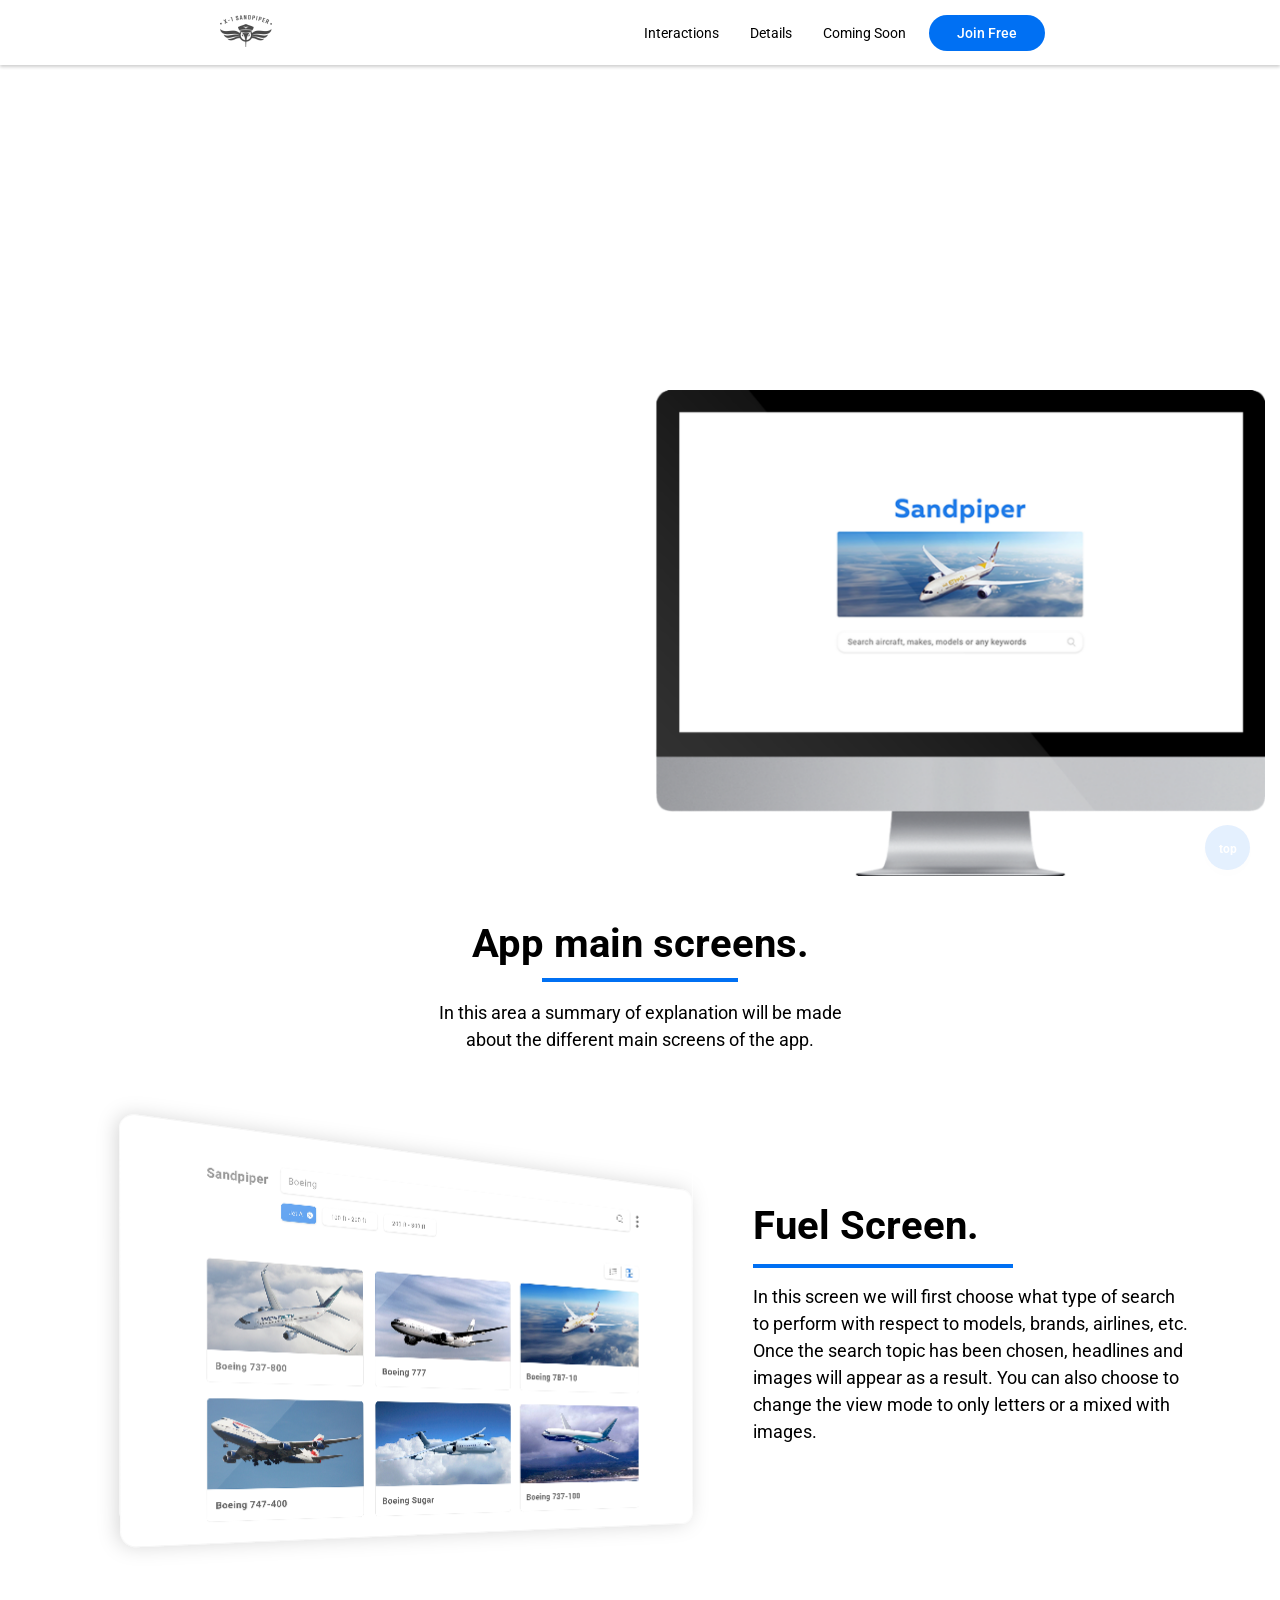
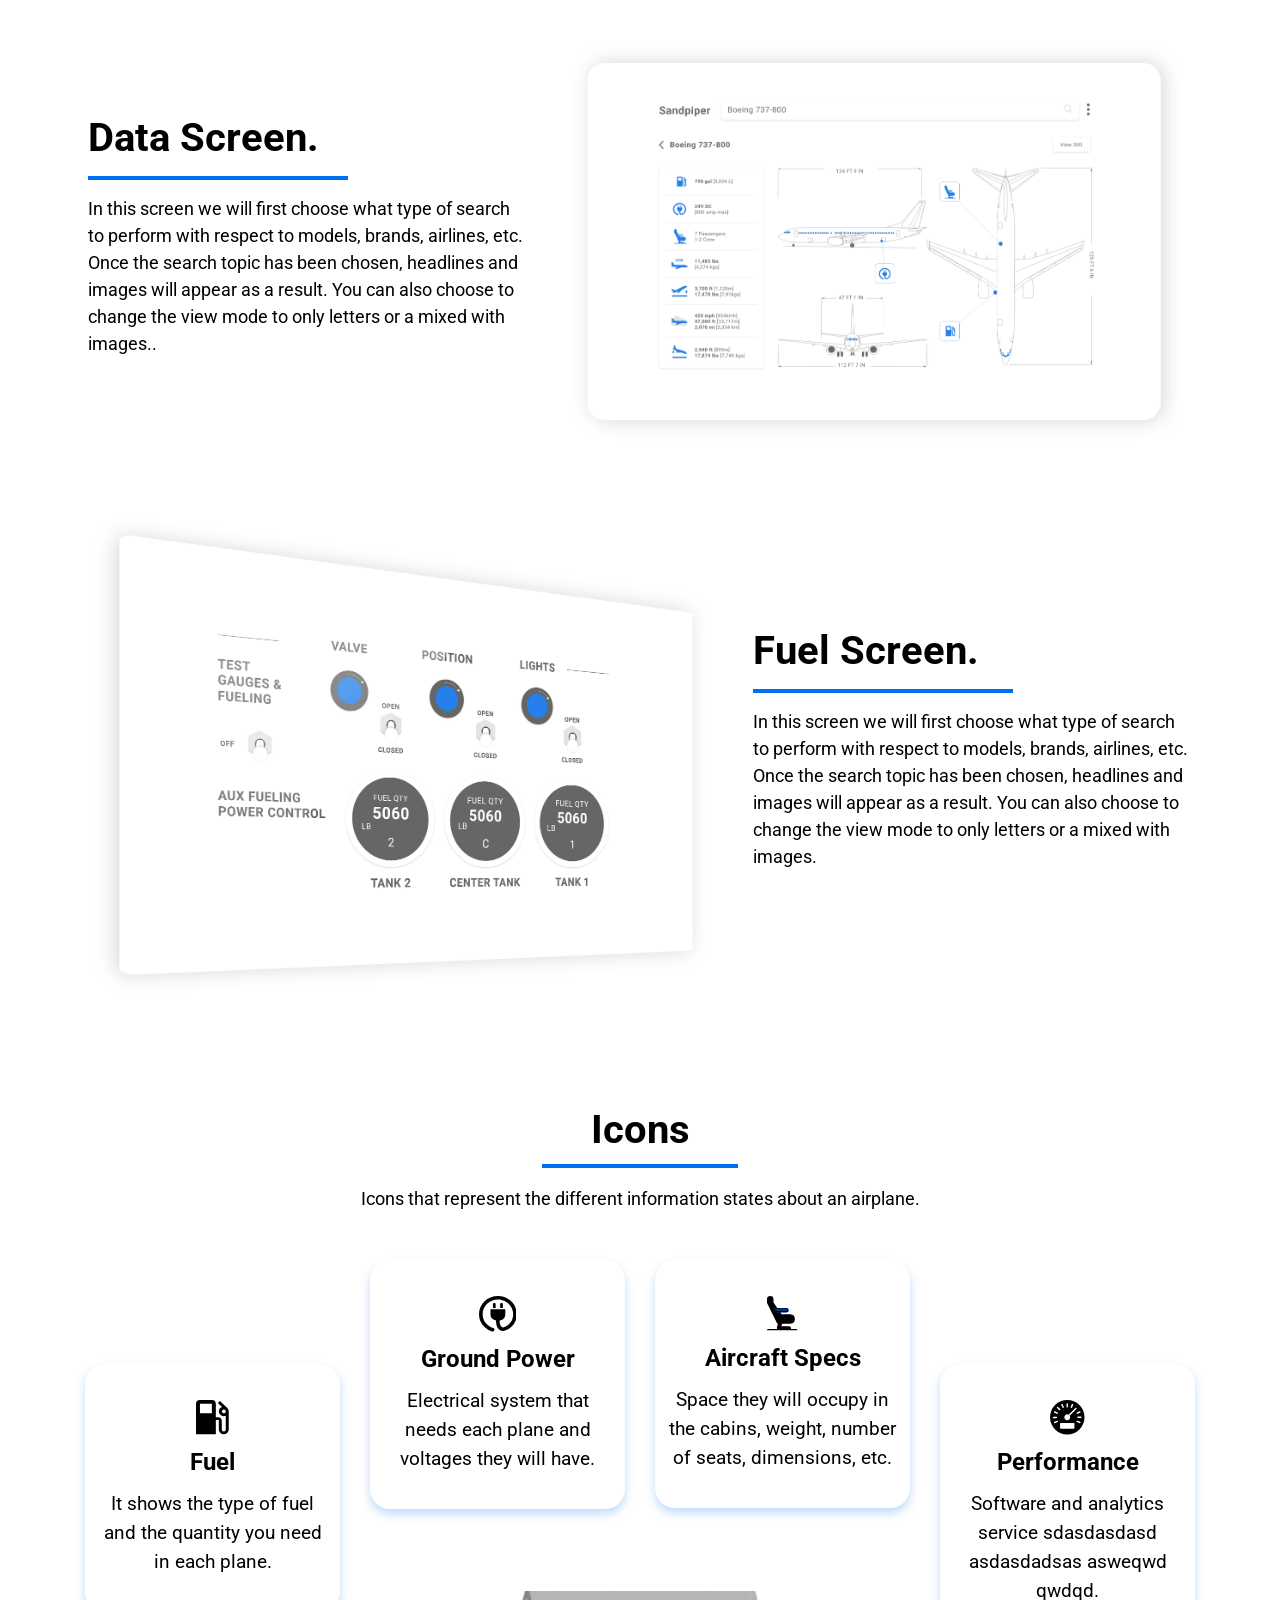
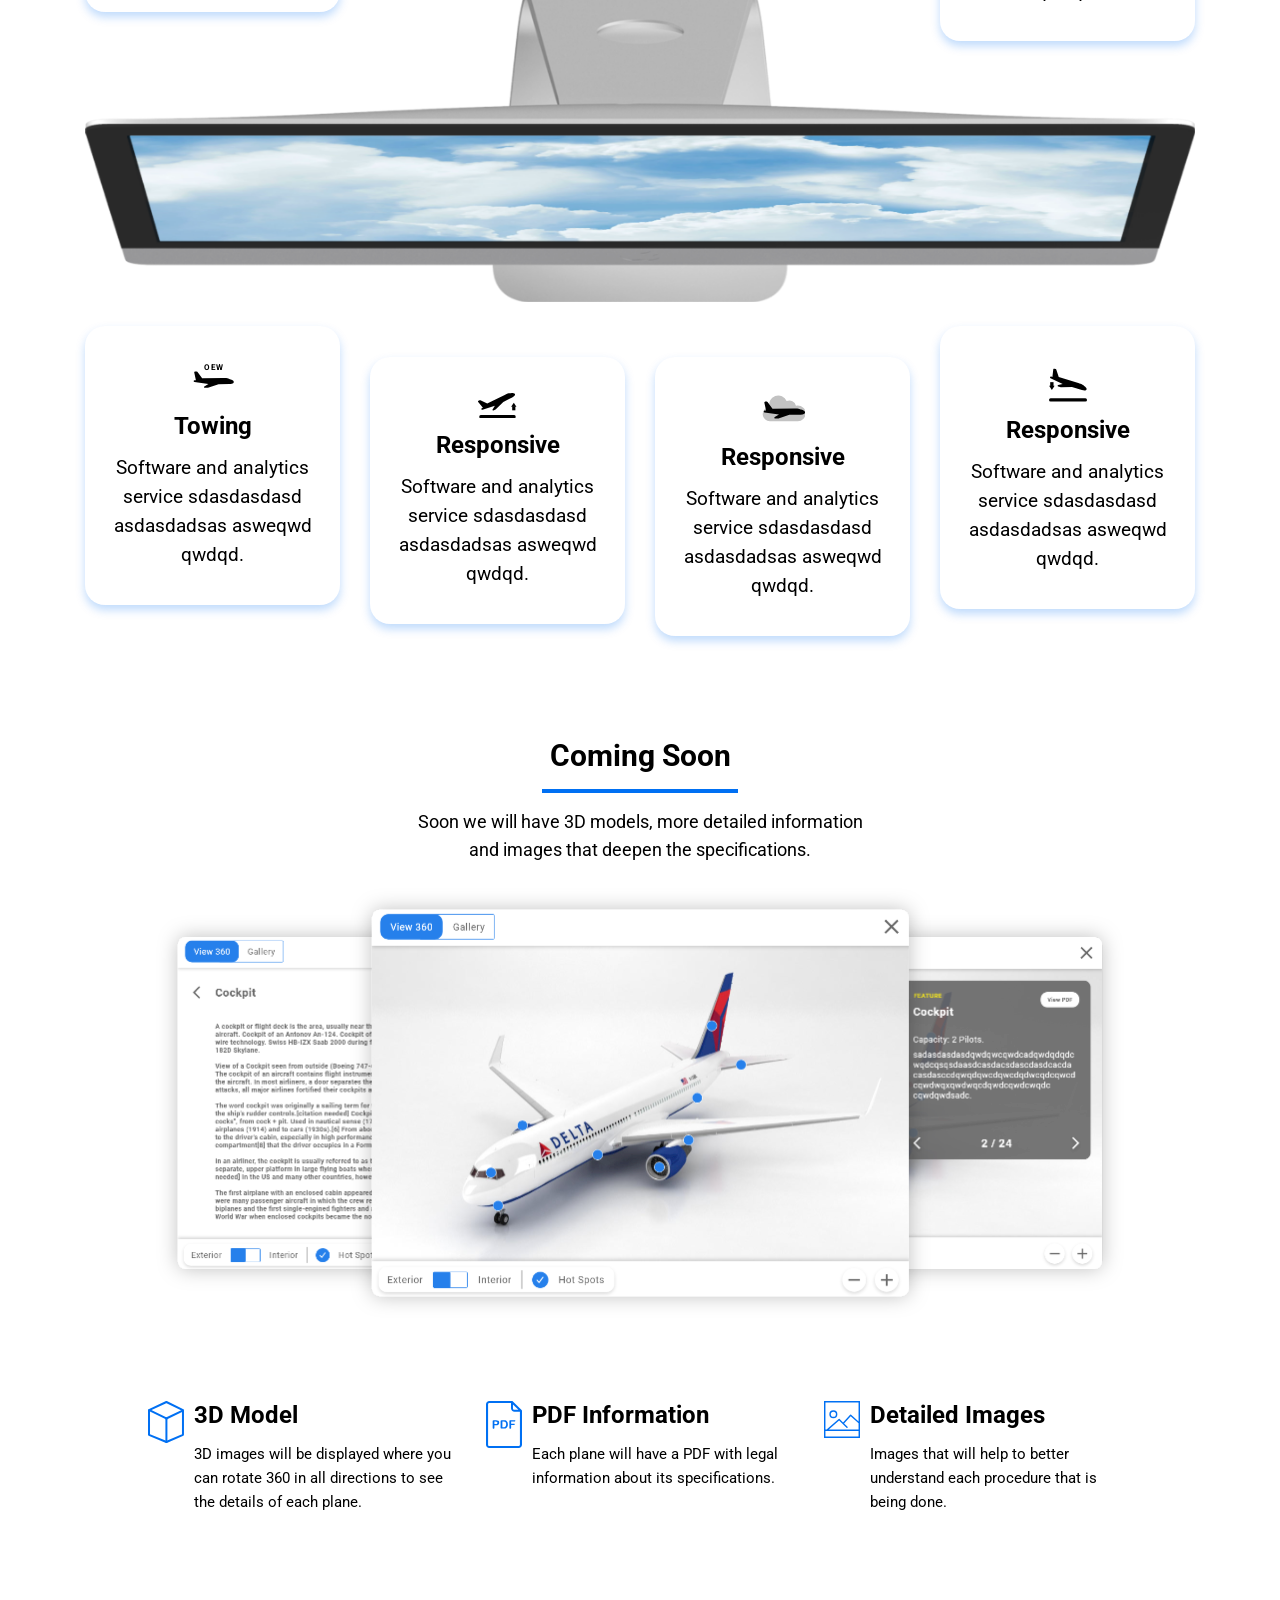
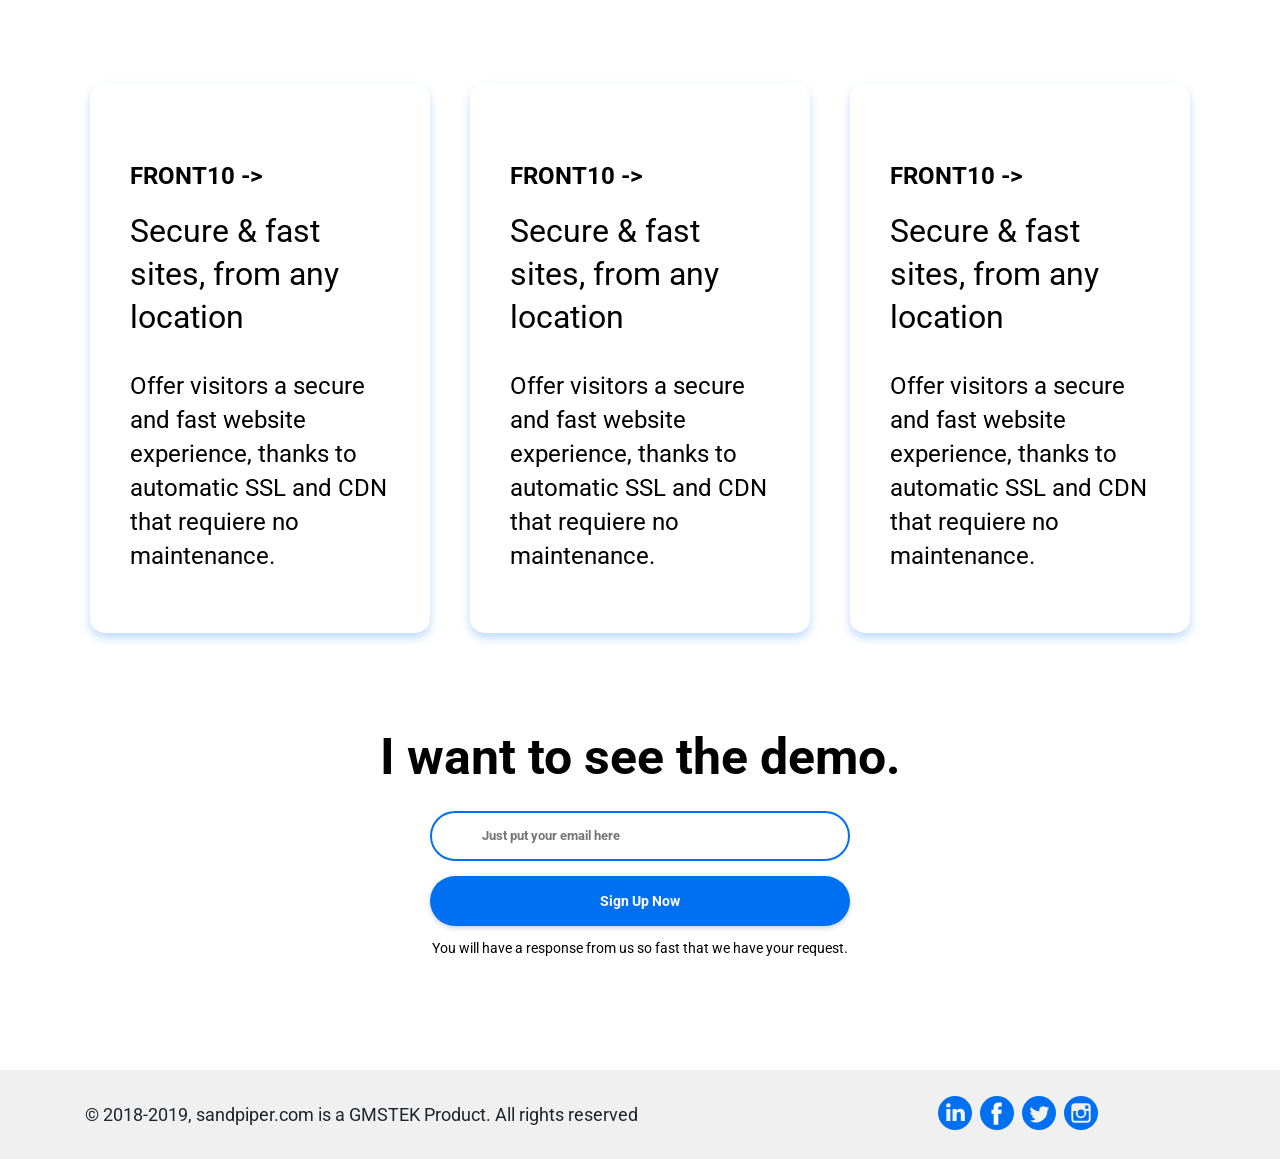
==== commit fc714f1c: "logo y revies" ====
--- a/index.html
+++ b/index.html
@@ -37,7 +37,9 @@
     <!-- Navbar Section -->
     <nav class="navbar navbar-expand-md navbar-light bg-light fixed-top">
       <div class="container container-s">
-        <a class="navbar-brand d-none d-md-inline" href="#">SandPiper</a>
+        <a class="navbar-brand d-none d-md-inline" href="#">
+          <img src="./assets/images/logo.png" class=""/>
+        </a>
 
         <a class="navbar-brand btn-cta d-inline d-md-none js-scroll-trigger" href="#signup">Join Free</a>
         <button class="navbar-toggler" type="button" data-toggle="collapse" data-target="#navbarSupportedContent"
--- a/assets/css/style.css
+++ b/assets/css/style.css
@@ -280,8 +280,8 @@
 }
 
 .navbar .navbar-brand img {
-  vertical-align: middle;
-  margin-right: 0.3em;
+  width: auto;
+  height: 32px;
 }
 
 .navbar .navbar-toggler {
@@ -1369,6 +1369,7 @@
 .review{
   box-shadow: #0070F340 0 5px 10px; 
   padding: 60px 40px;
+  border-radius: 15px
 }
 .review:hover h3{
 color: #0070F3;
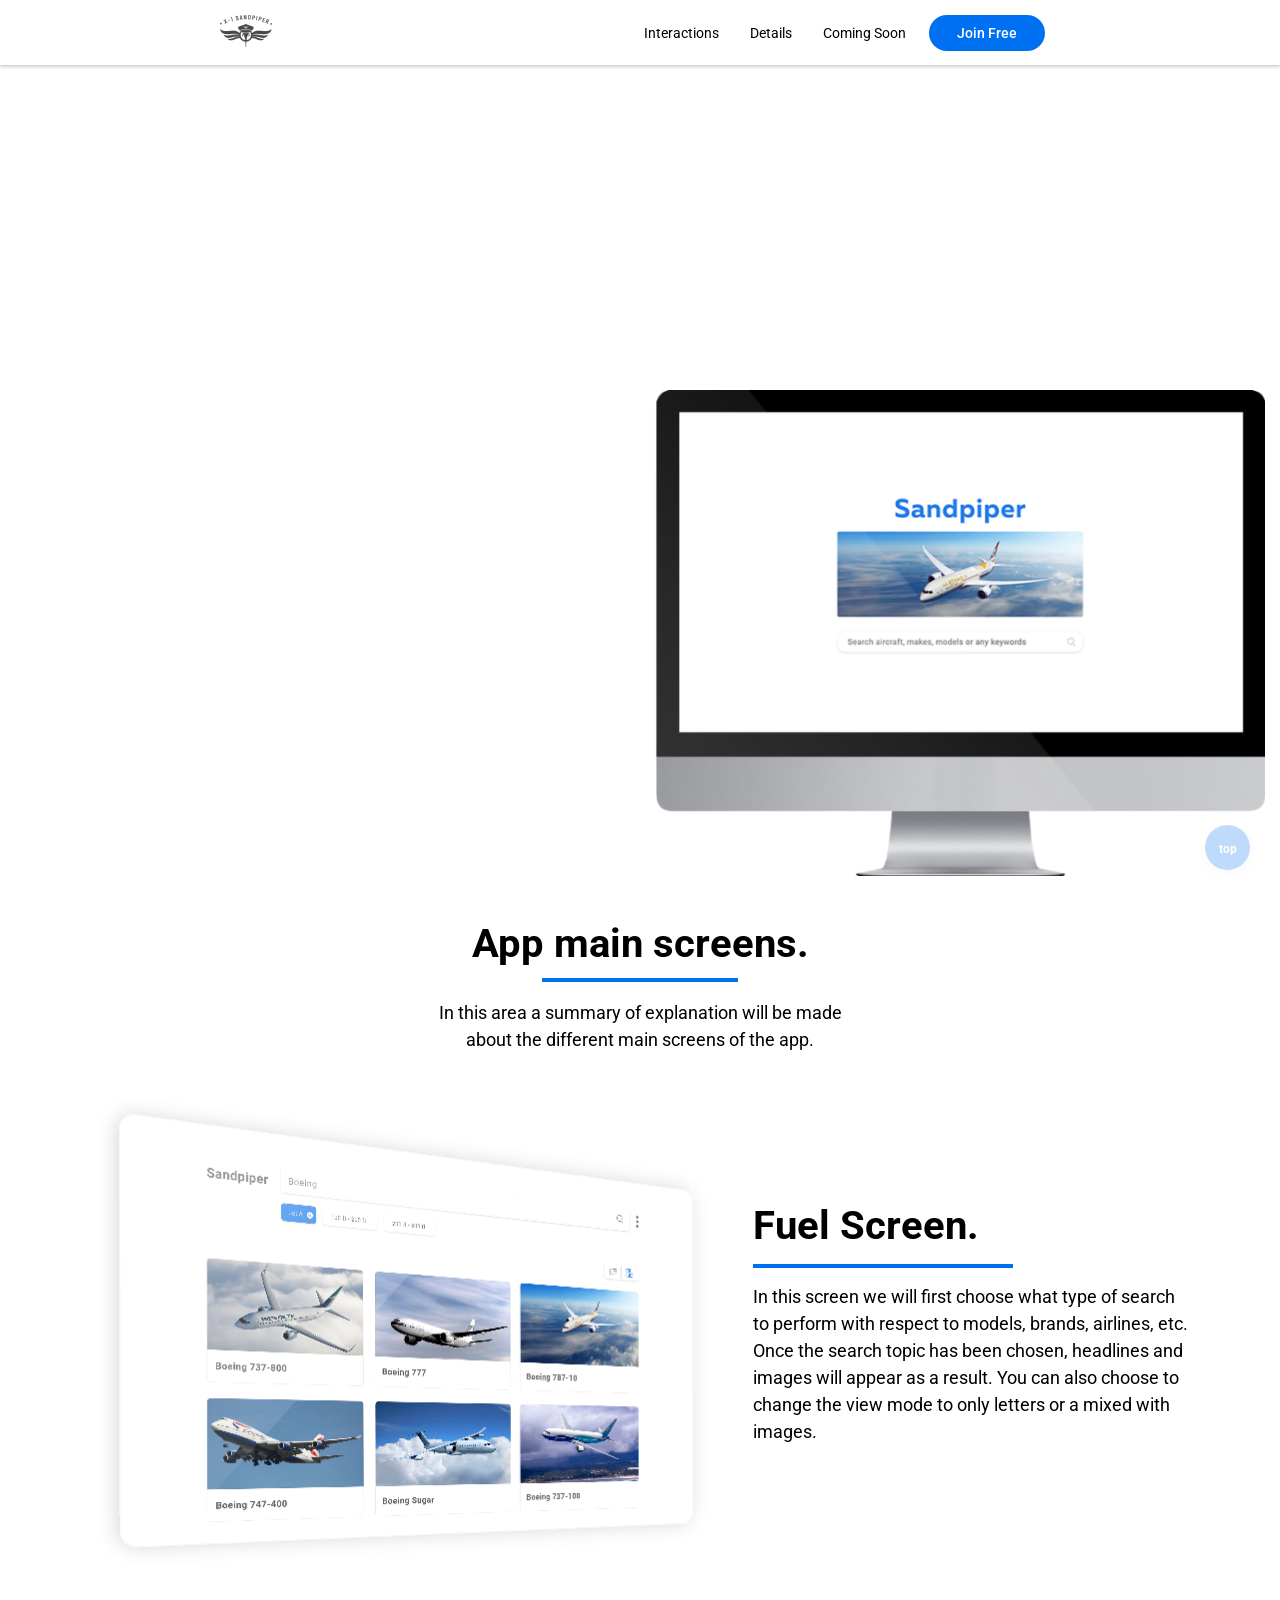
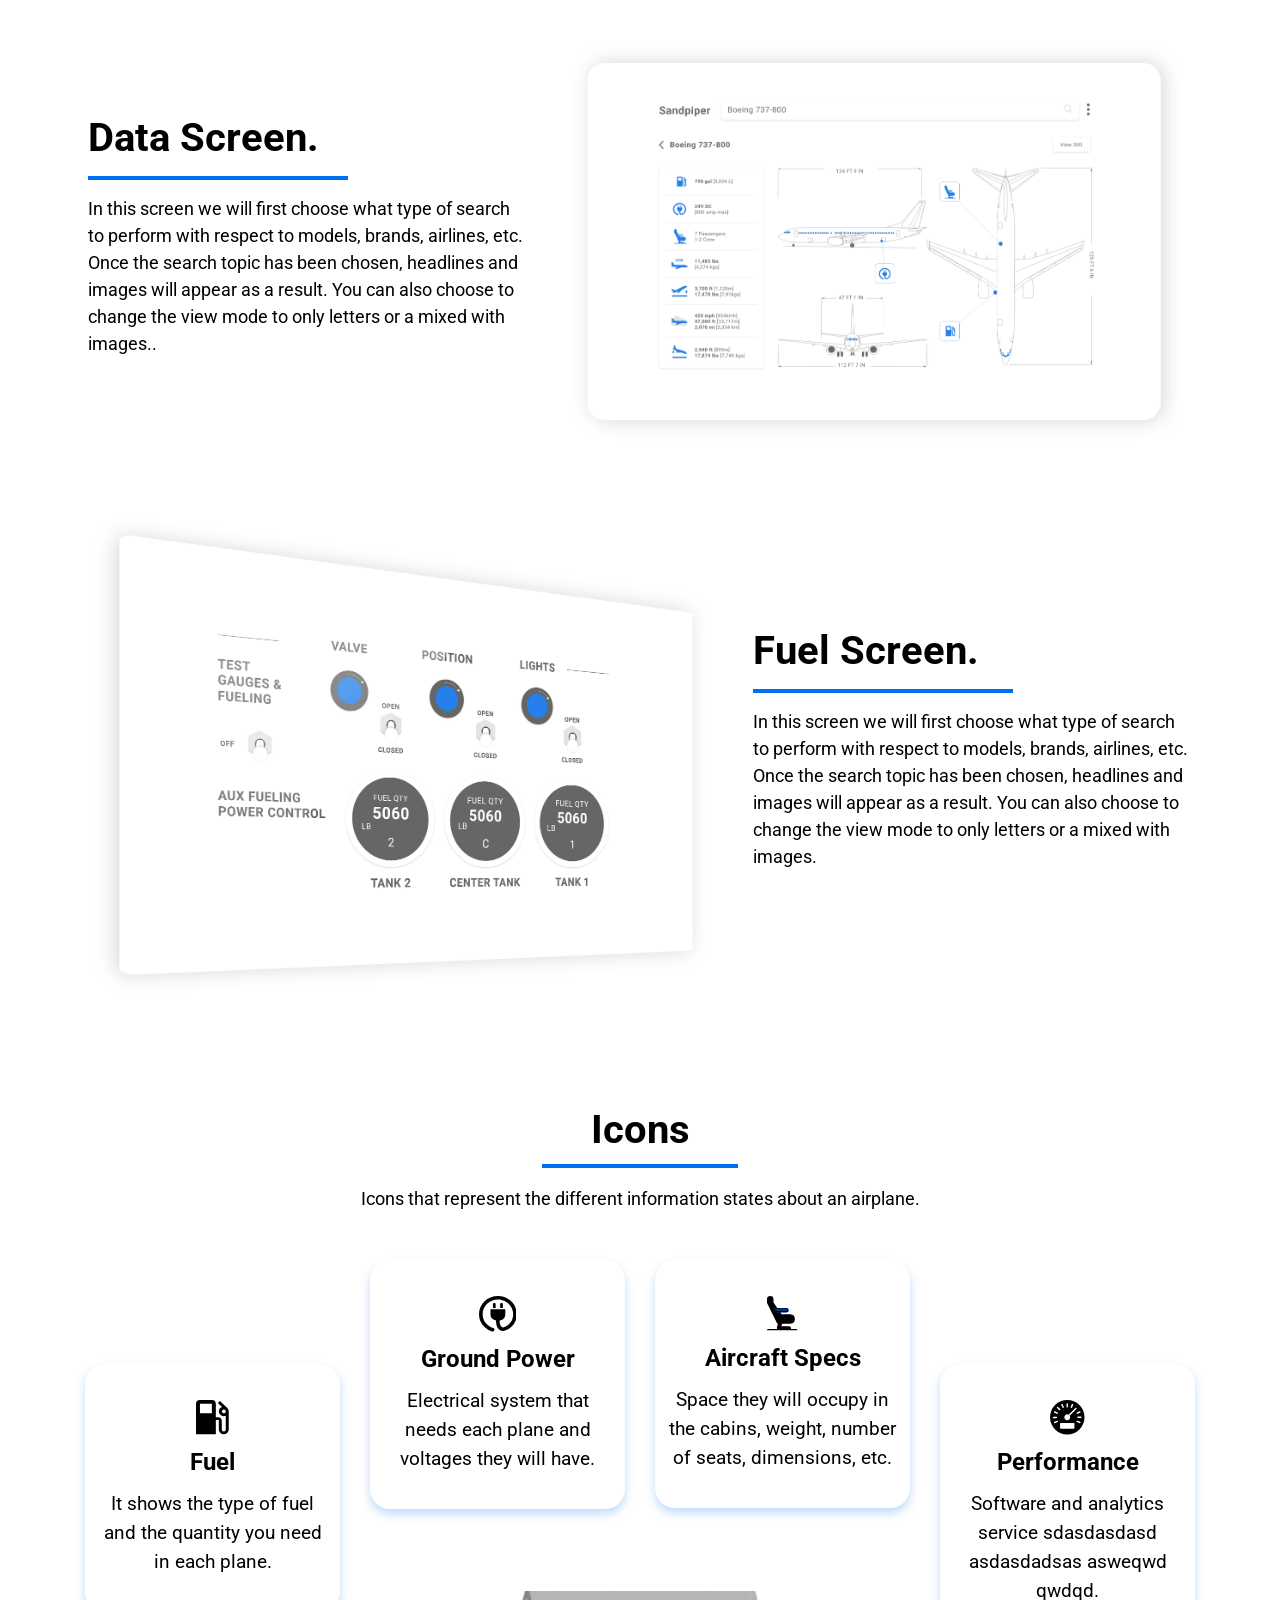
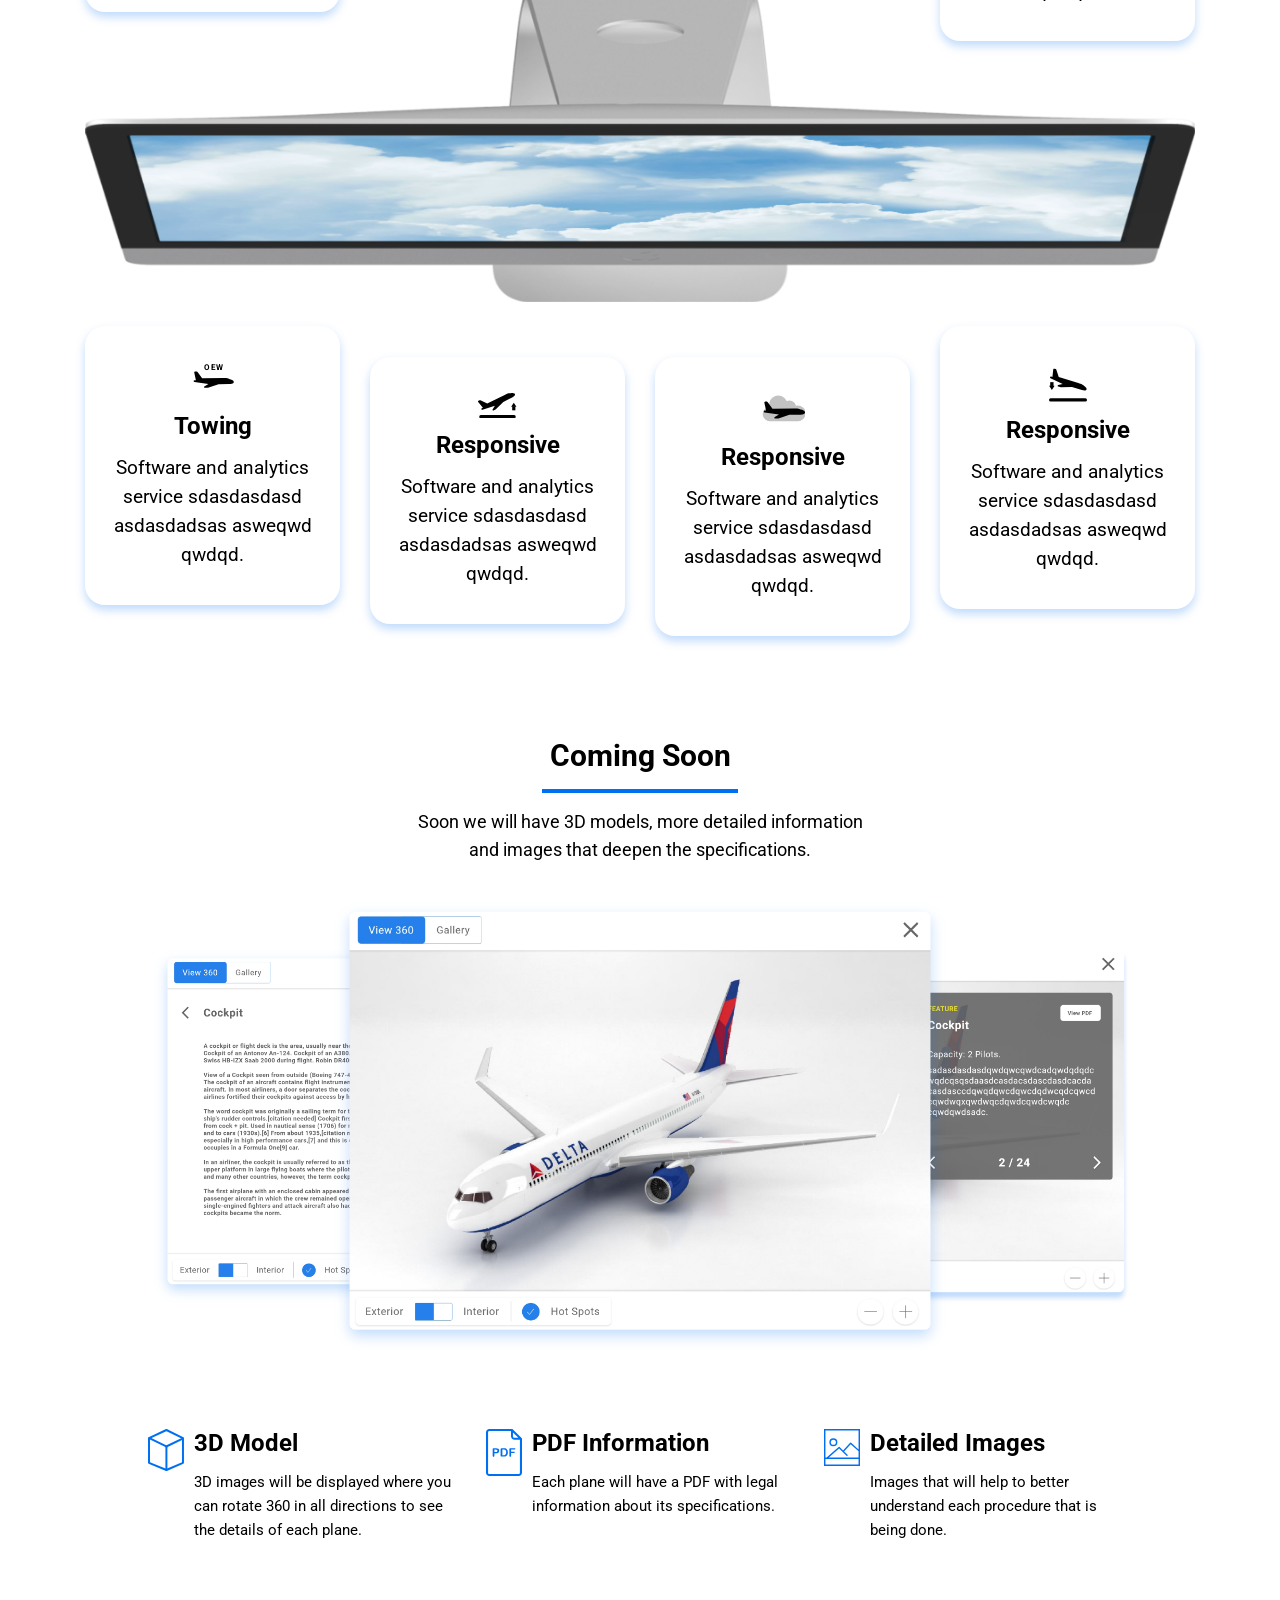
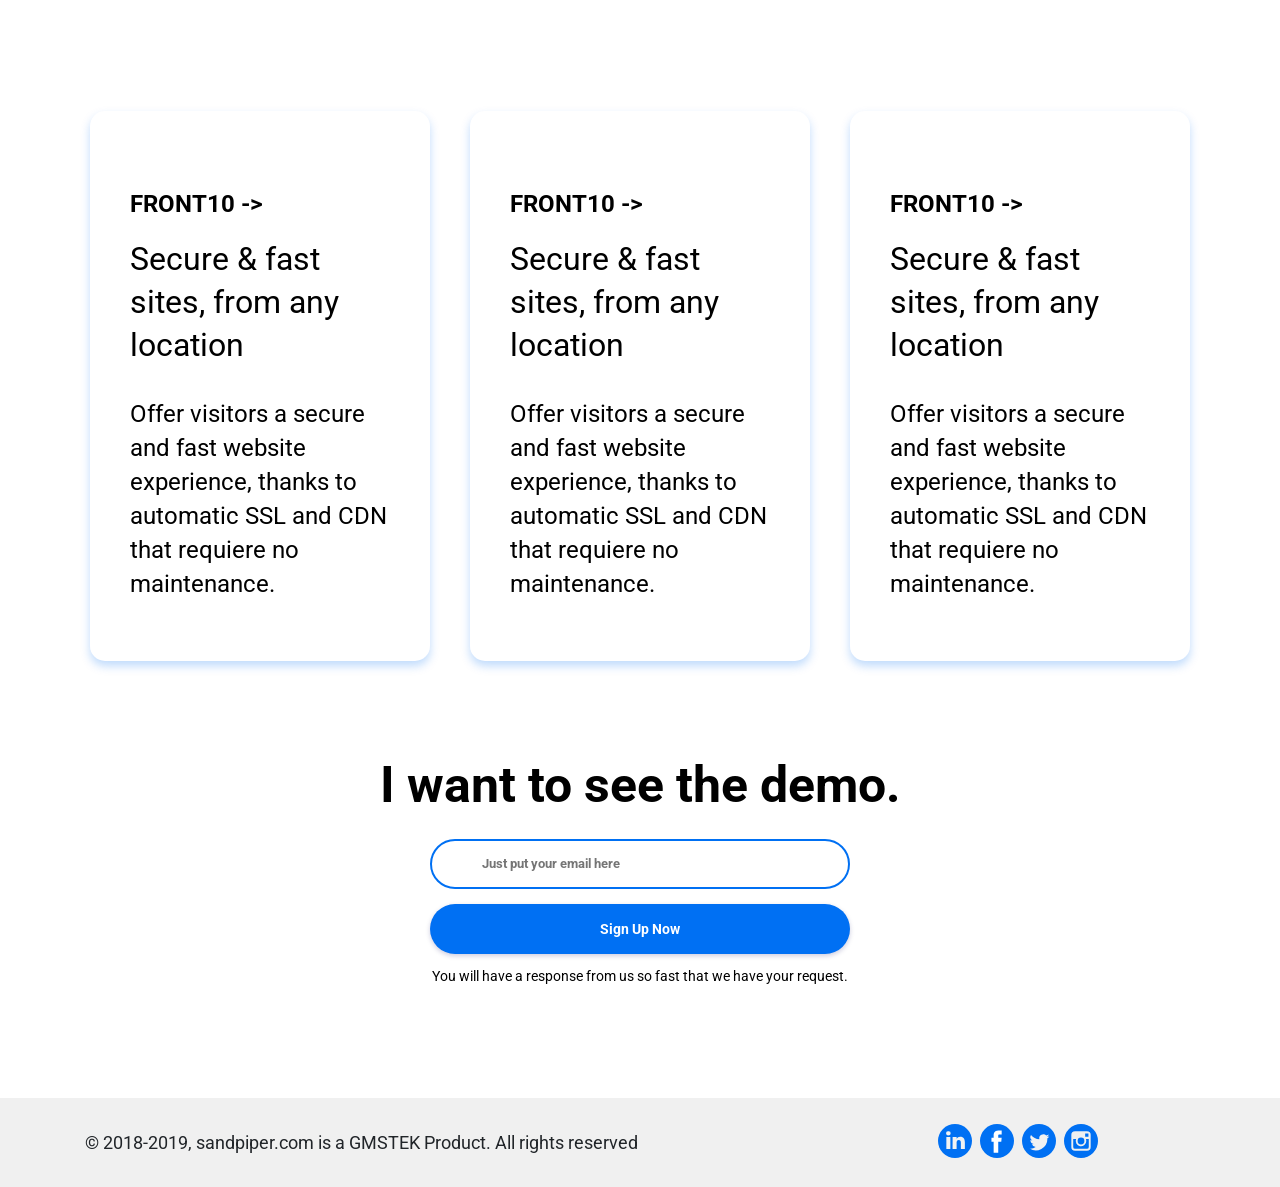
==== commit f1dc96b6: "carousel" ====
--- a/index.html
+++ b/index.html
@@ -410,15 +410,20 @@
         </div>
       </div>
       <div class="row mb-5">
-        <div class="col-md-12">
-          <img class="img-fluid wow" src="assets/images/app-screen.svg" alt="Feature">
+        <div class="col-md-12 p-relative mt-3">
+          <div class="d-flex justify-content-center align-items-center flex-wrap py-5  gallery-container ">
+              <img class=" active" id="gallery1" src="assets/images/gallery/3d.png" alt="3d">
+              <img class="" id="gallery2" src="assets/images/gallery/document.png" alt="PDF">
+              <img class="" id="gallery3" src="assets/images/gallery/photo.png" alt="Photo">  
+          </div>
+          
         </div>
       </div>
       <div class="row">
         <div class="col-md-4 mt-4">
           <div class="ar-flex">
             <div class="ar-icon">
-              <img src="assets/icons/cube.svg" width="36px" alt="Icon">
+                <a class="carousel-link" href="#gallery1"><img src="assets/icons/cube.svg" width="36px" alt="Icon"></a>
             </div>
             <div class="ar-text">
               <h3>3D Model</h3>
@@ -431,7 +436,7 @@
         <div class="col-md-4 mt-4">
           <div class="ar-flex">
             <div class="ar-icon">
-              <img src="assets/icons/document.svg" width="36px" alt="Icon">
+                <a class="carousel-link" href="#gallery2"><img src="assets/icons/document.svg" width="36px" alt="Icon"></a>
             </div>
             <div class="ar-text">
               <h3>PDF Information</h3>
@@ -443,7 +448,7 @@
         <div class="col-md-4 mt-4">
           <div class="ar-flex">
             <div class="ar-icon">
-              <img src="assets/icons/picture.svg" width="36px" alt="Icon">
+                <a class="carousel-link" href="#gallery3"><img src="assets/icons/picture.svg" width="36px" alt="Icon"></a>
             </div>
             <div class="ar-text">
               <h3>Detailed Images</h3>
--- a/assets/css/style.css
+++ b/assets/css/style.css
@@ -1336,6 +1336,22 @@
   margin-top: 0;
 }
 
+.gallery-container img.active{
+  position: absolute;
+  top: 0;
+  height: 100%;
+  width: auto;
+}
+.gallery-container img{
+  width: 50%;
+  height: auto;
+  -webkit-transition: 200ms;
+  -moz-transition: 200ms;
+  -o-transition: 200ms;
+  transition: 200ms;
+}
+
+
 /*------------------------------------------------
 ---------- Ar Review Section Styling -------------
 ------------------------------------------------*/
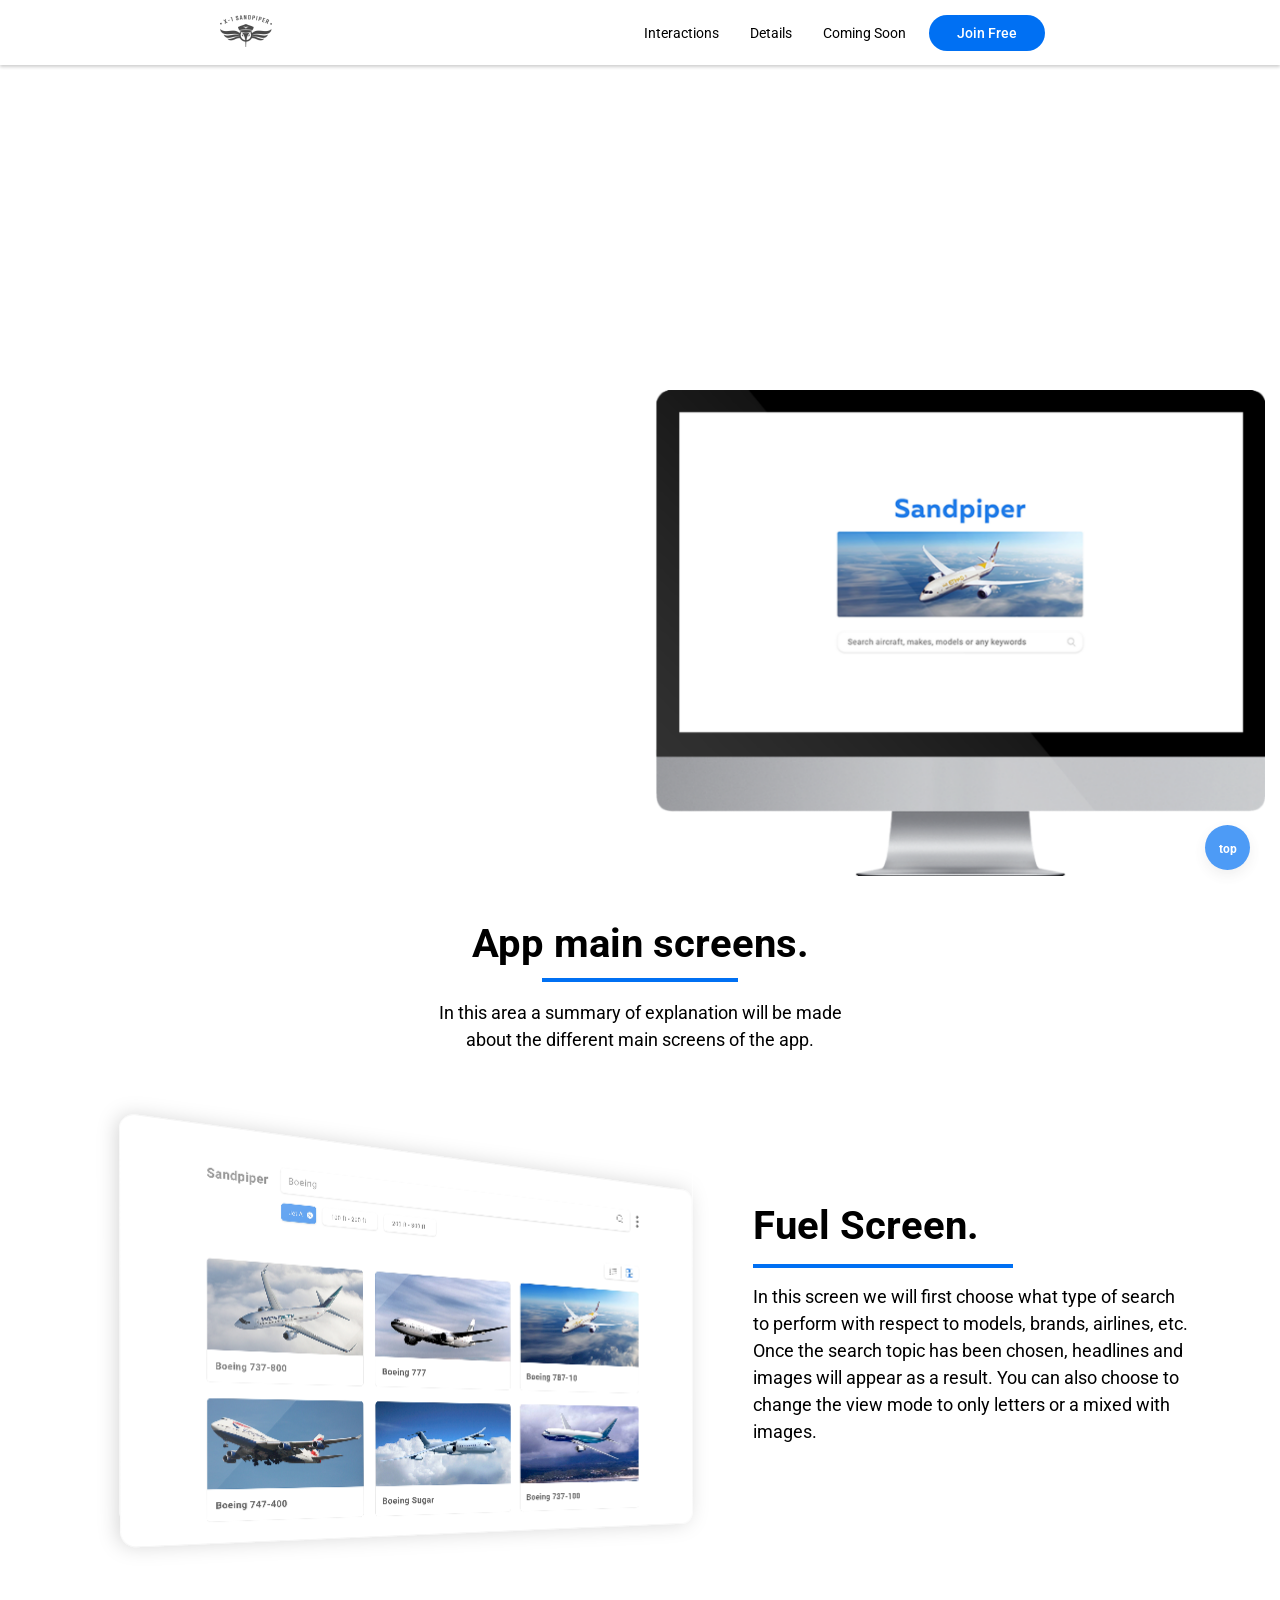
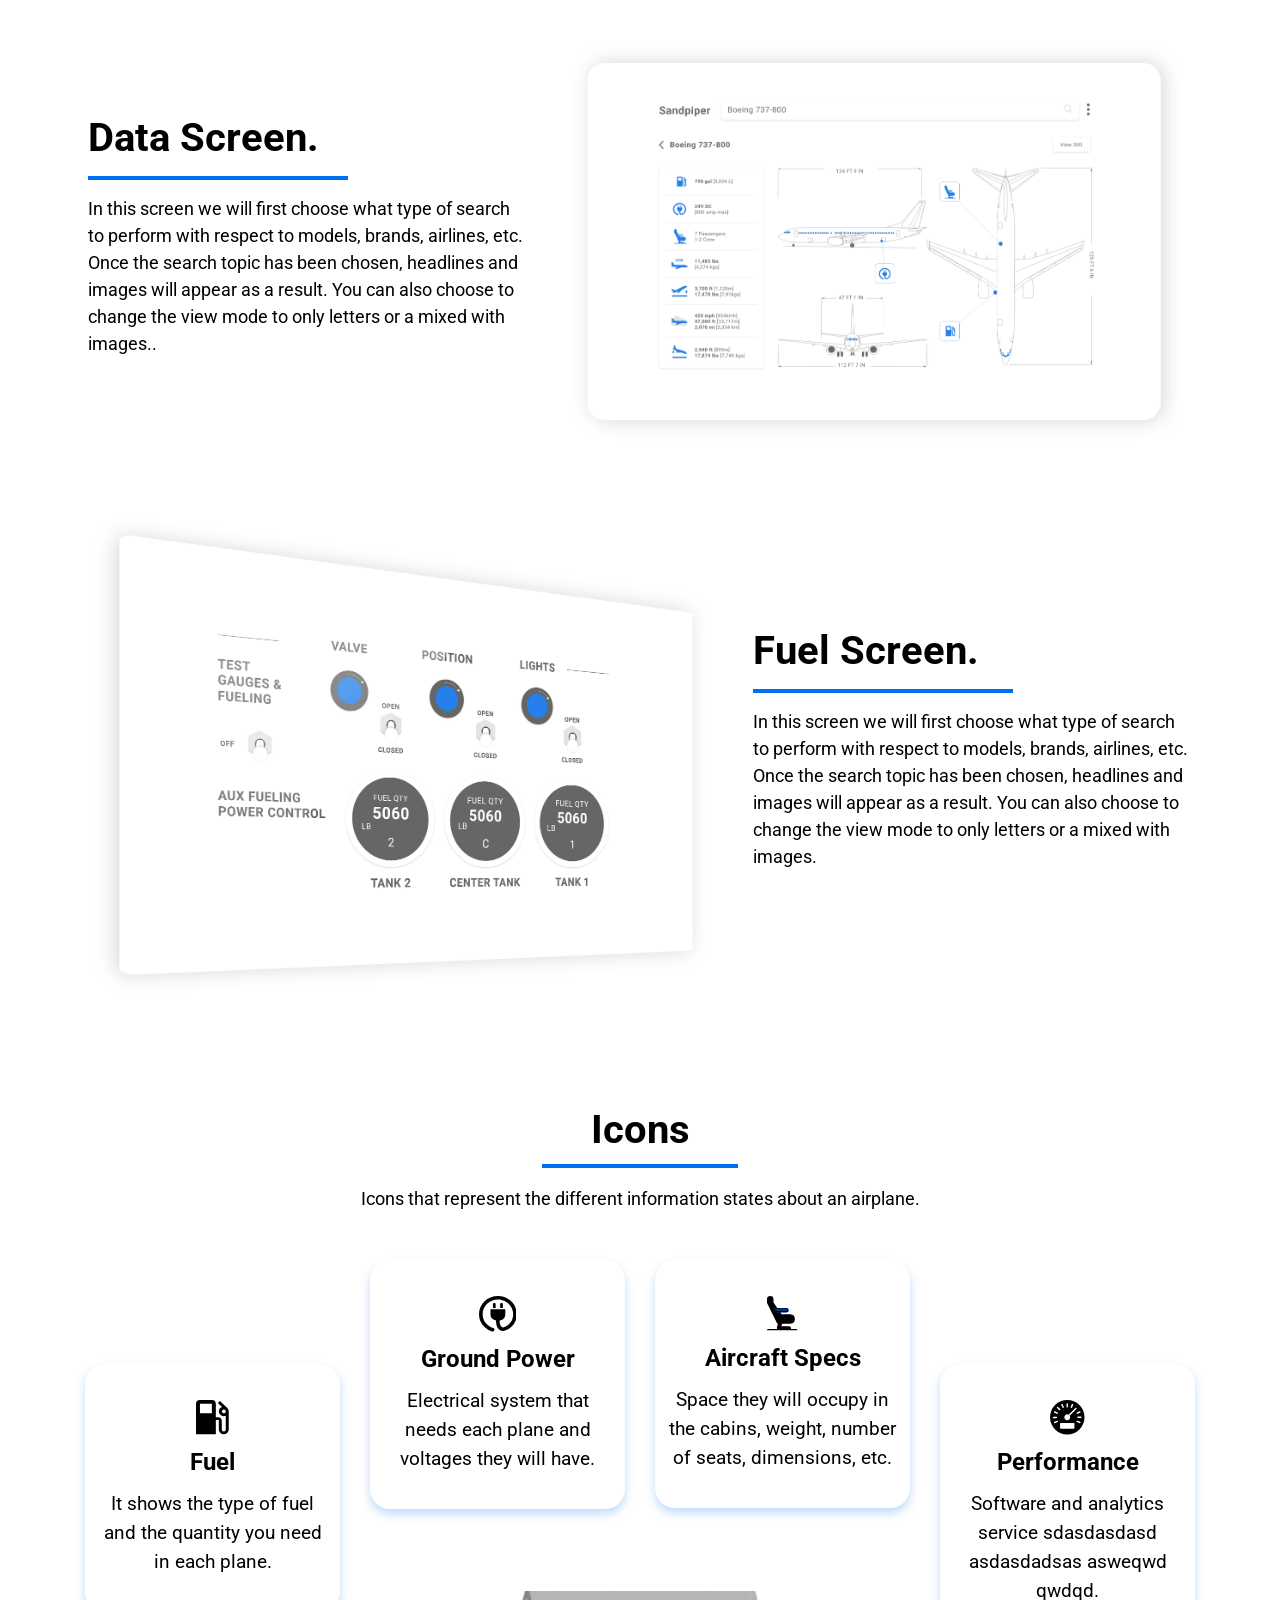
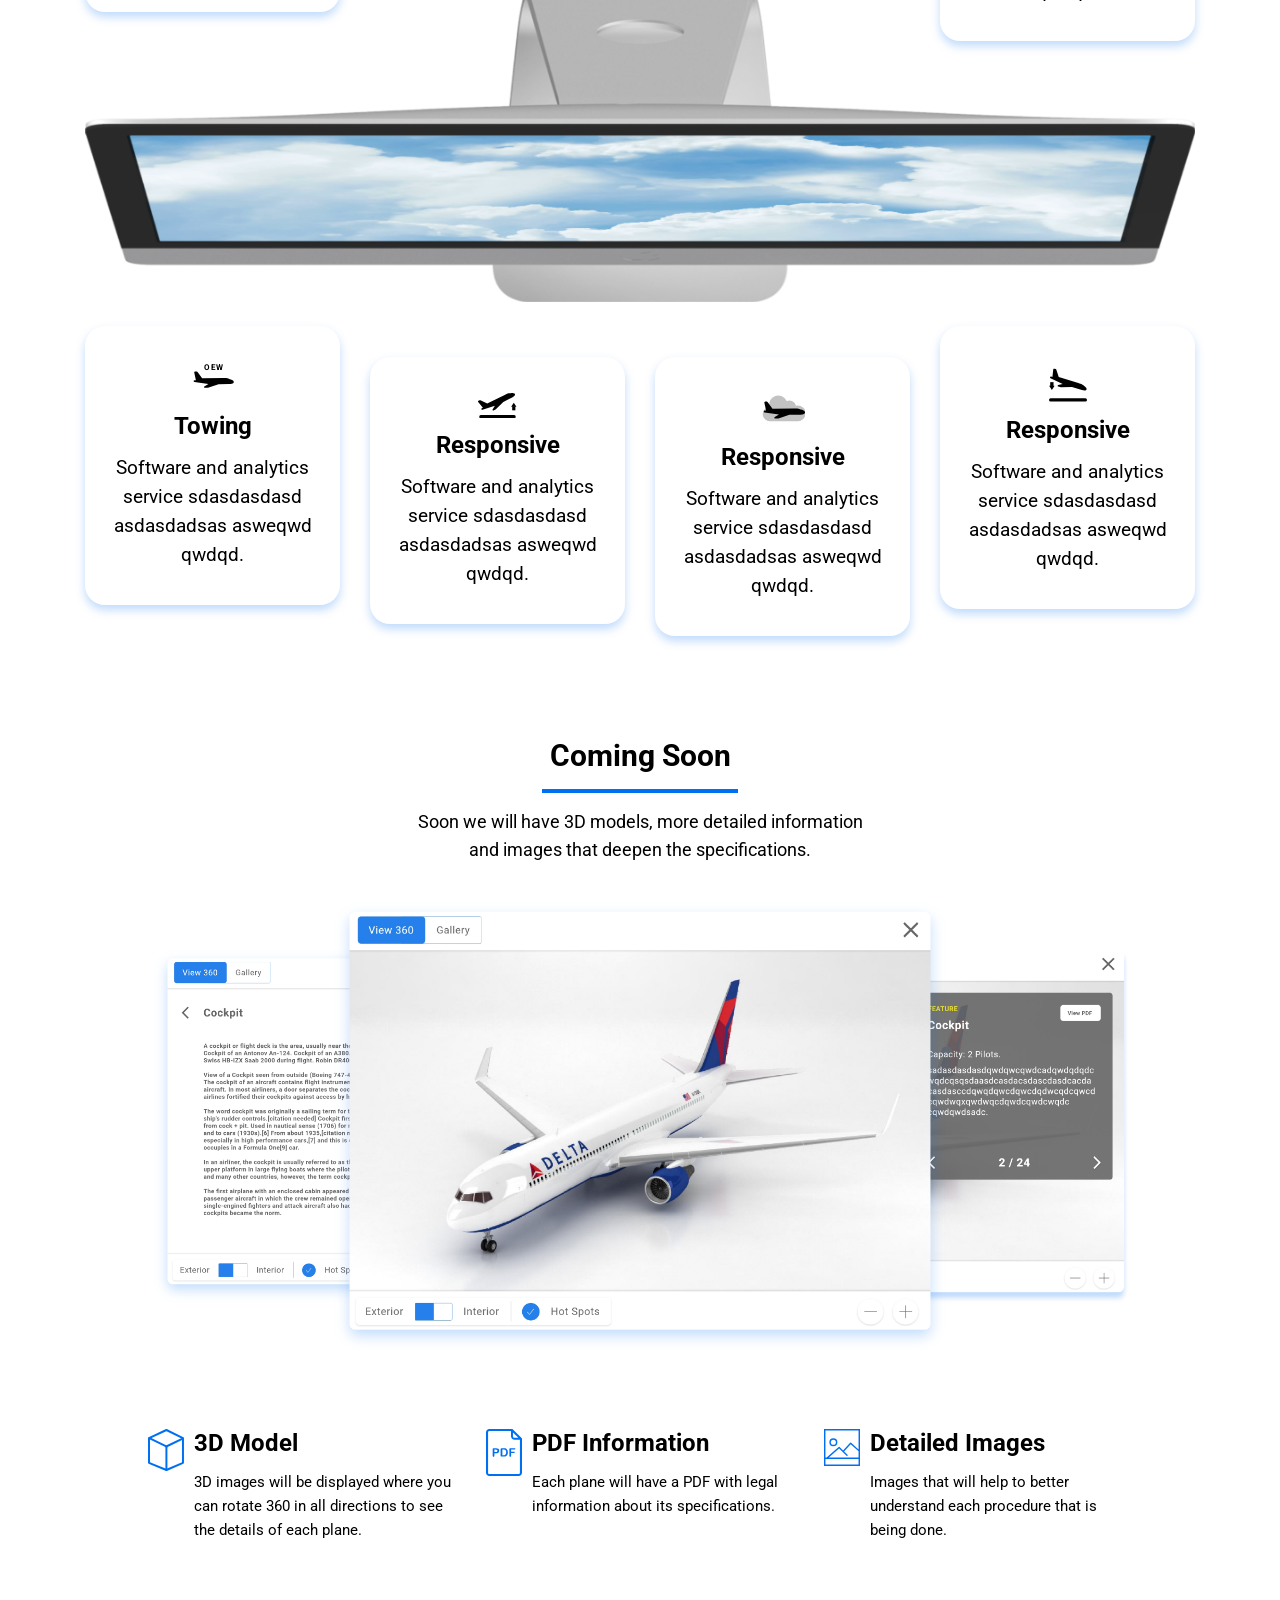
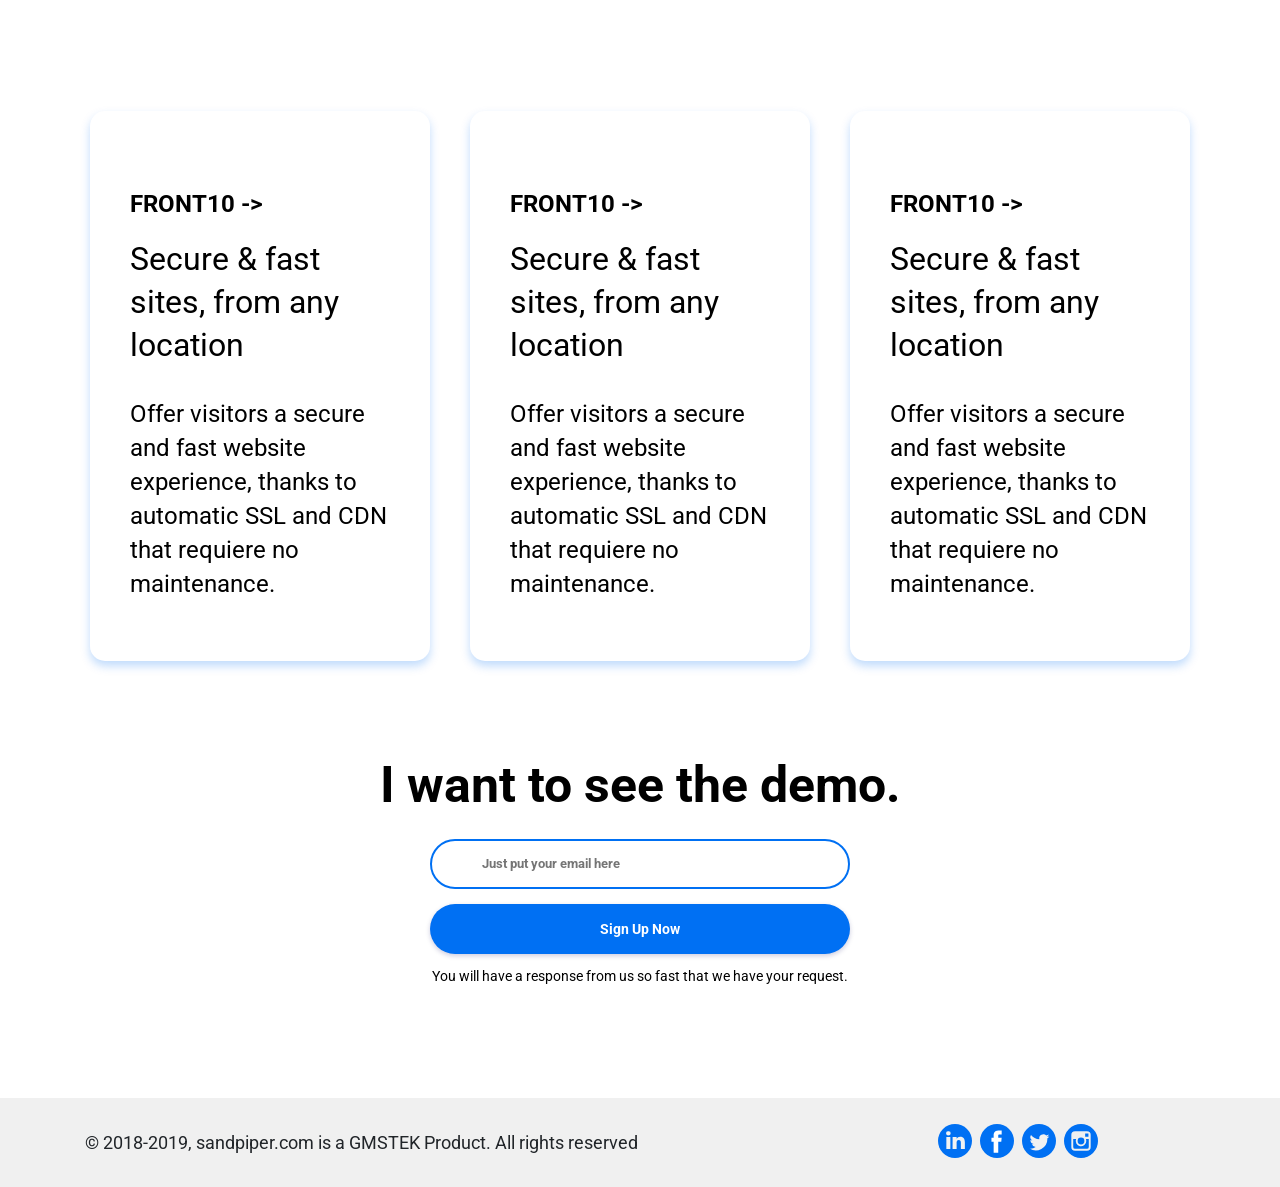
==== commit d9f3ada4: "carousel" ====
--- a/index.html
+++ b/index.html
@@ -412,9 +412,9 @@
       <div class="row mb-5">
         <div class="col-md-12 p-relative mt-3">
           <div class="d-flex justify-content-center align-items-center flex-wrap py-5  gallery-container ">
-              <img class=" active" id="gallery1" src="assets/images/gallery/3d.png" alt="3d">
-              <img class="" id="gallery2" src="assets/images/gallery/document.png" alt="PDF">
-              <img class="" id="gallery3" src="assets/images/gallery/photo.png" alt="Photo">  
+              <img class="img-gallery active" id="gallery1" src="assets/images/gallery/3d.png" alt="3d">
+              <img class="img-gallery" id="gallery2" src="assets/images/gallery/document.png" alt="PDF">
+              <img class="img-gallery" id="gallery3" src="assets/images/gallery/photo.png" alt="Photo">  
           </div>
           
         </div>
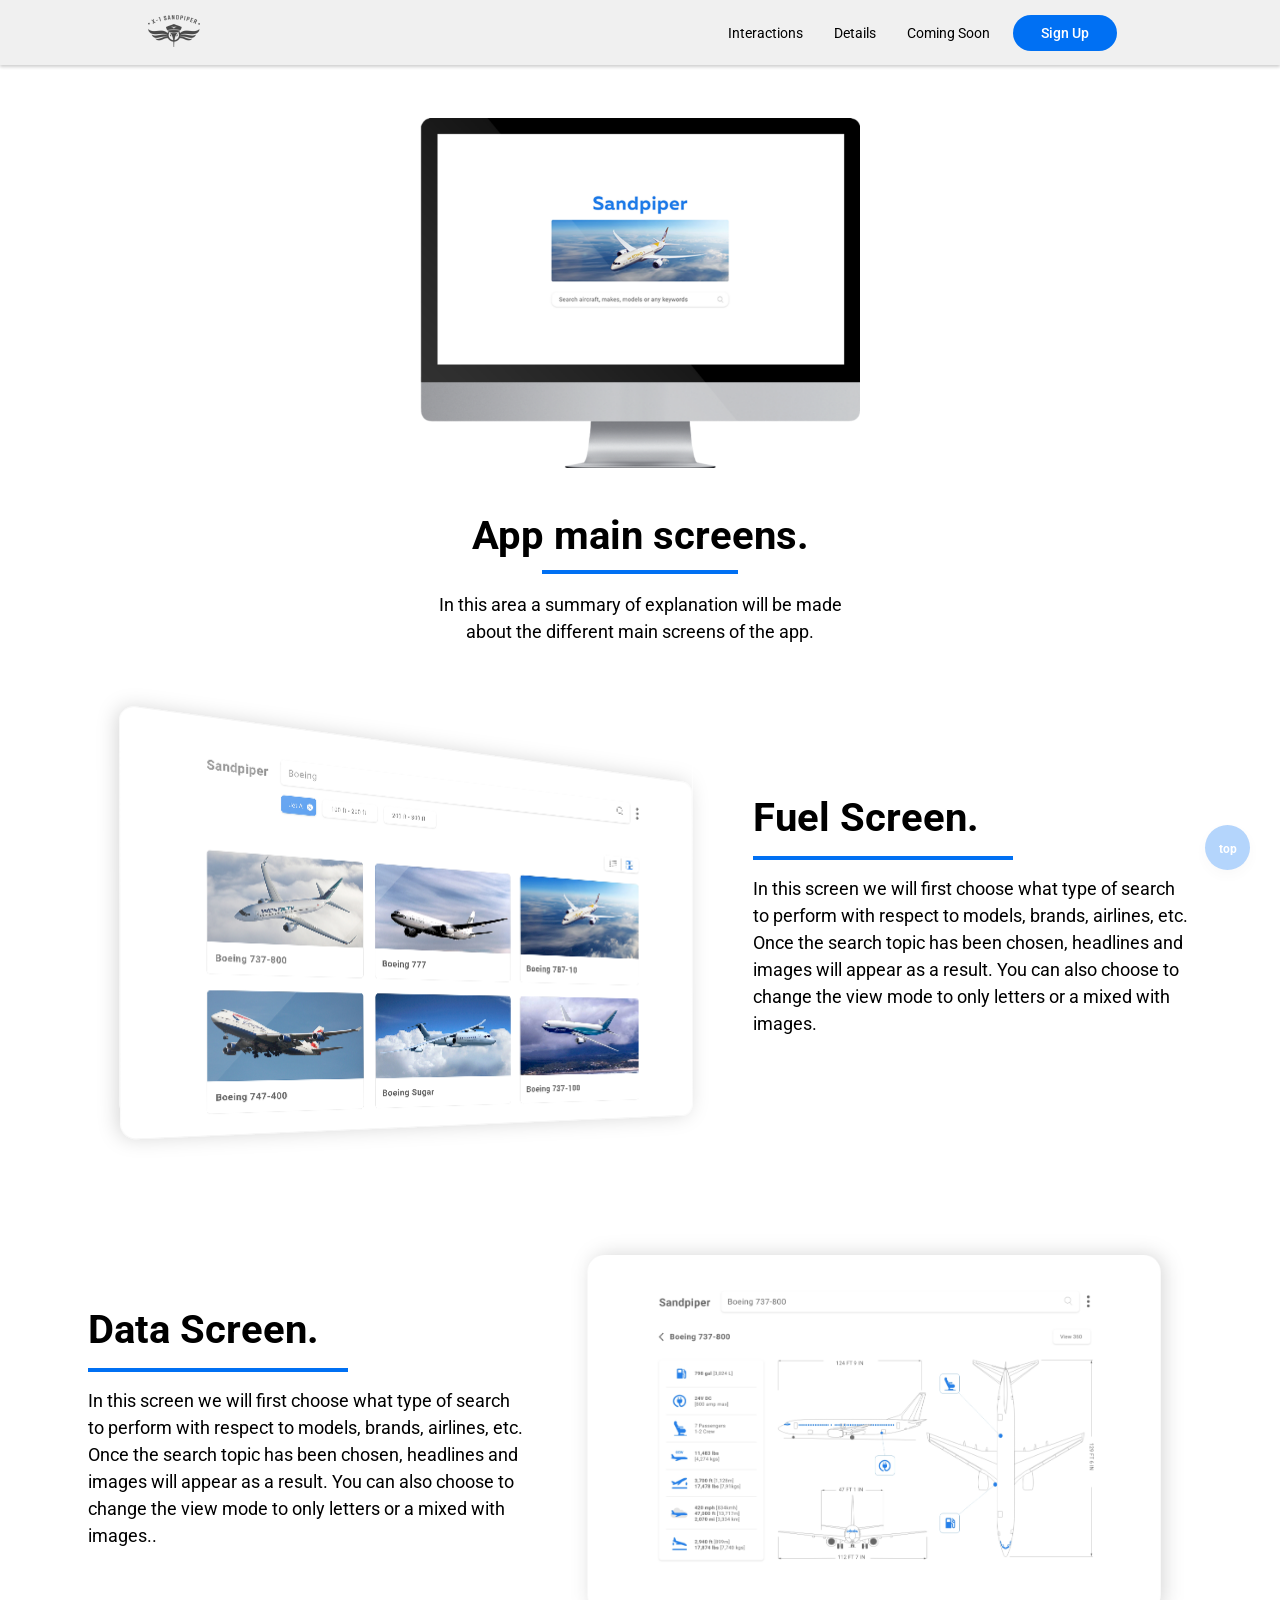
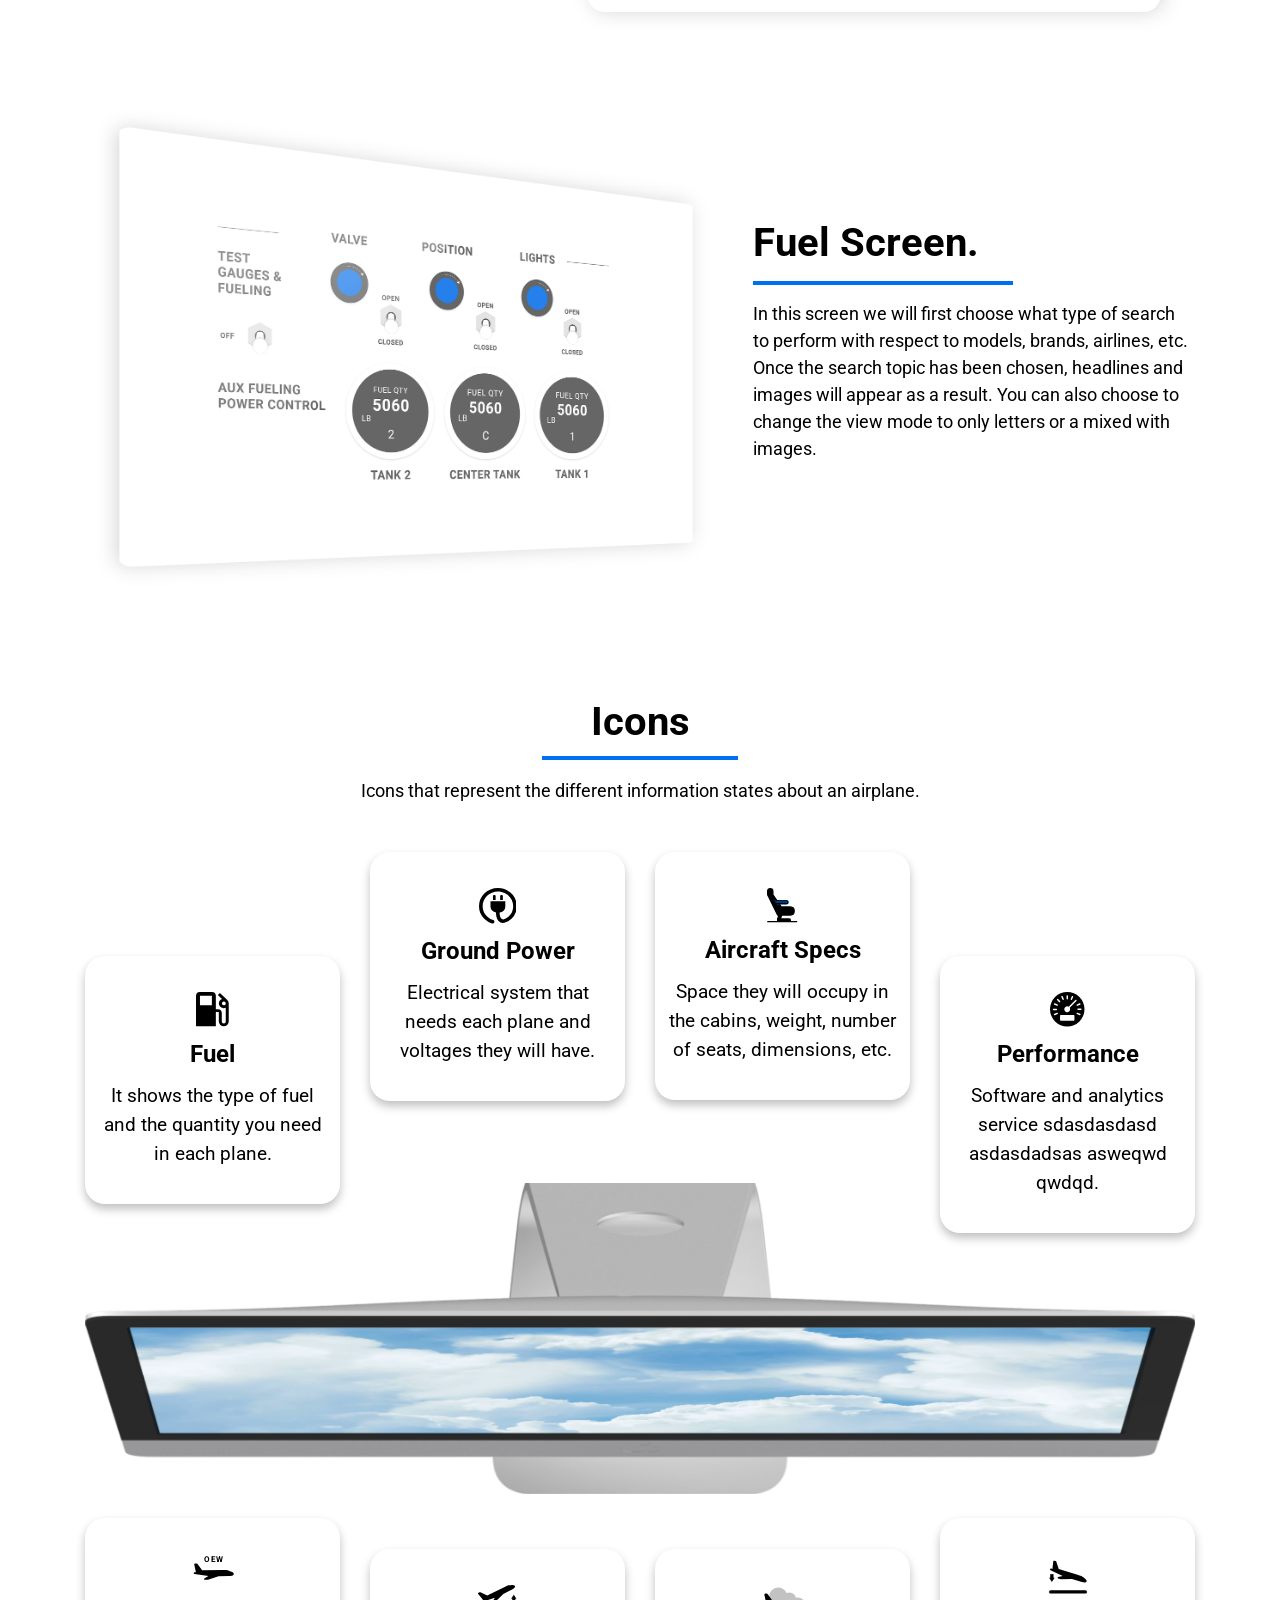
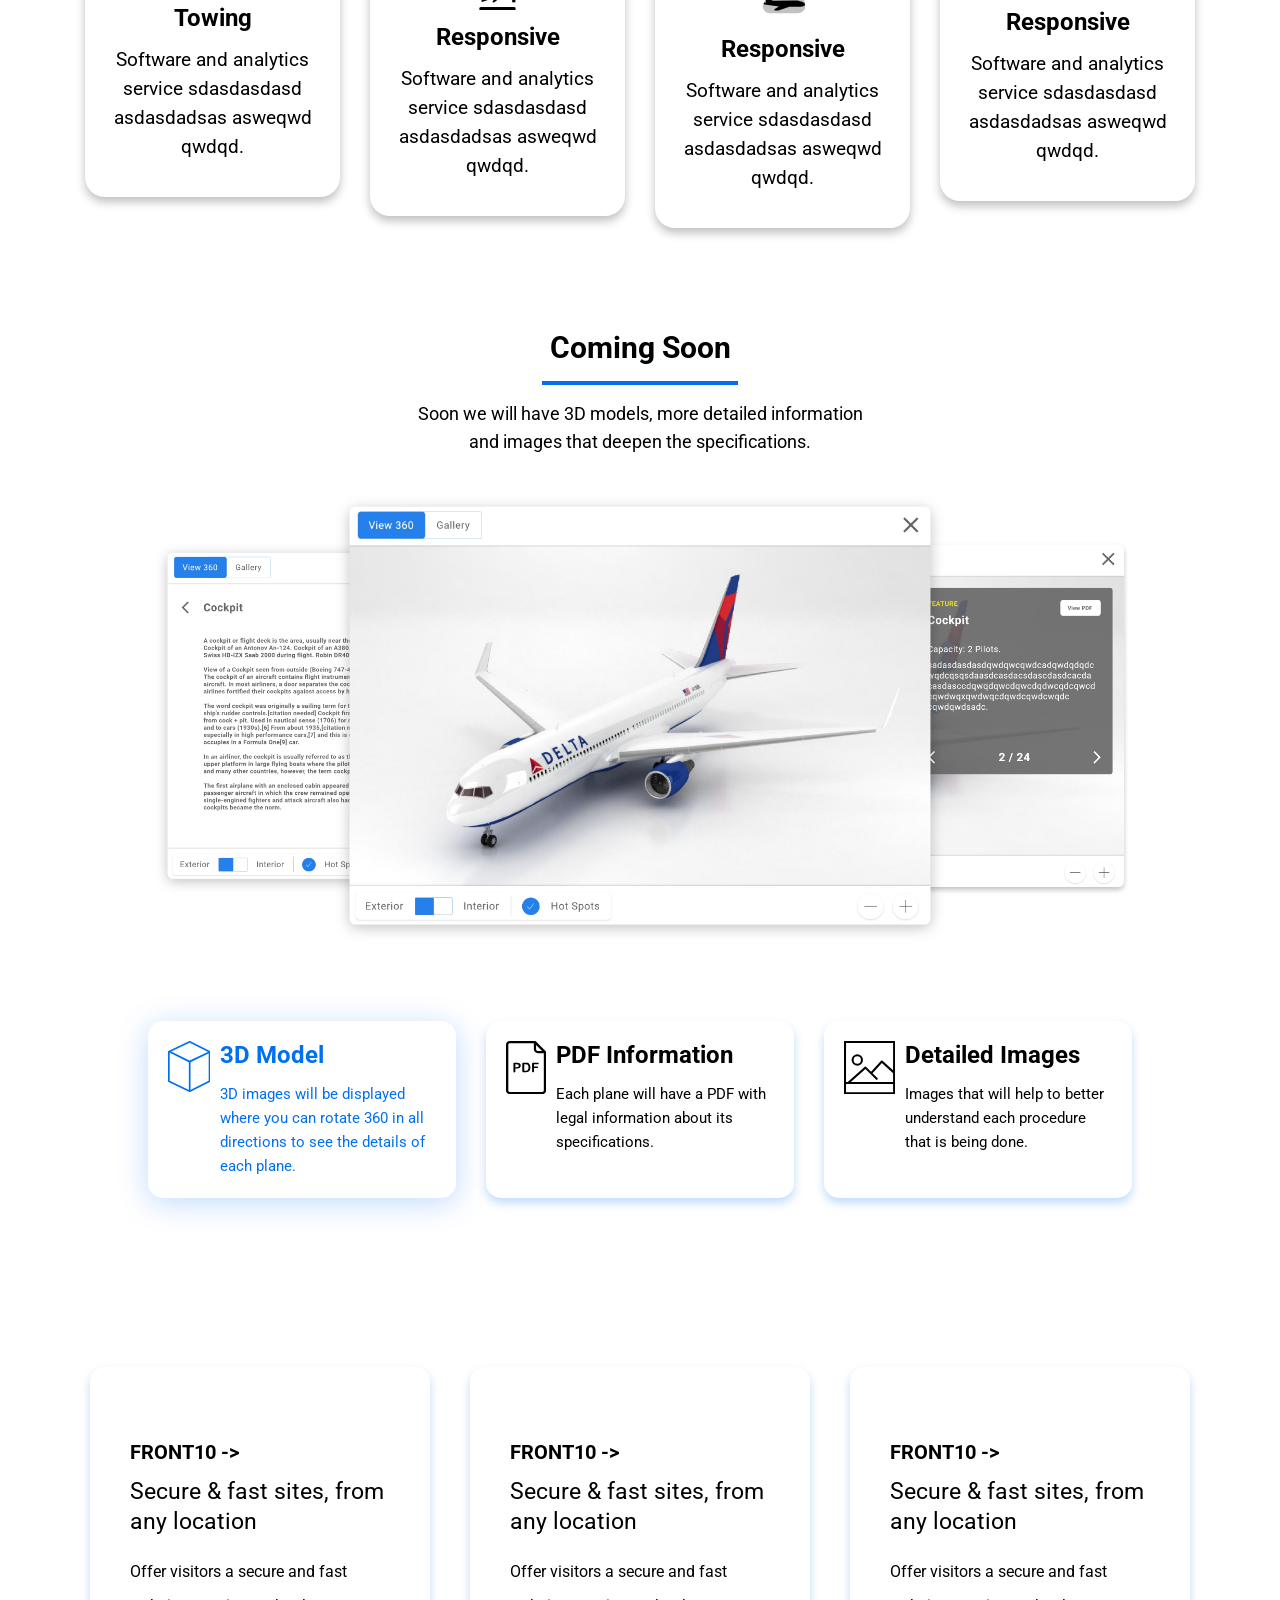
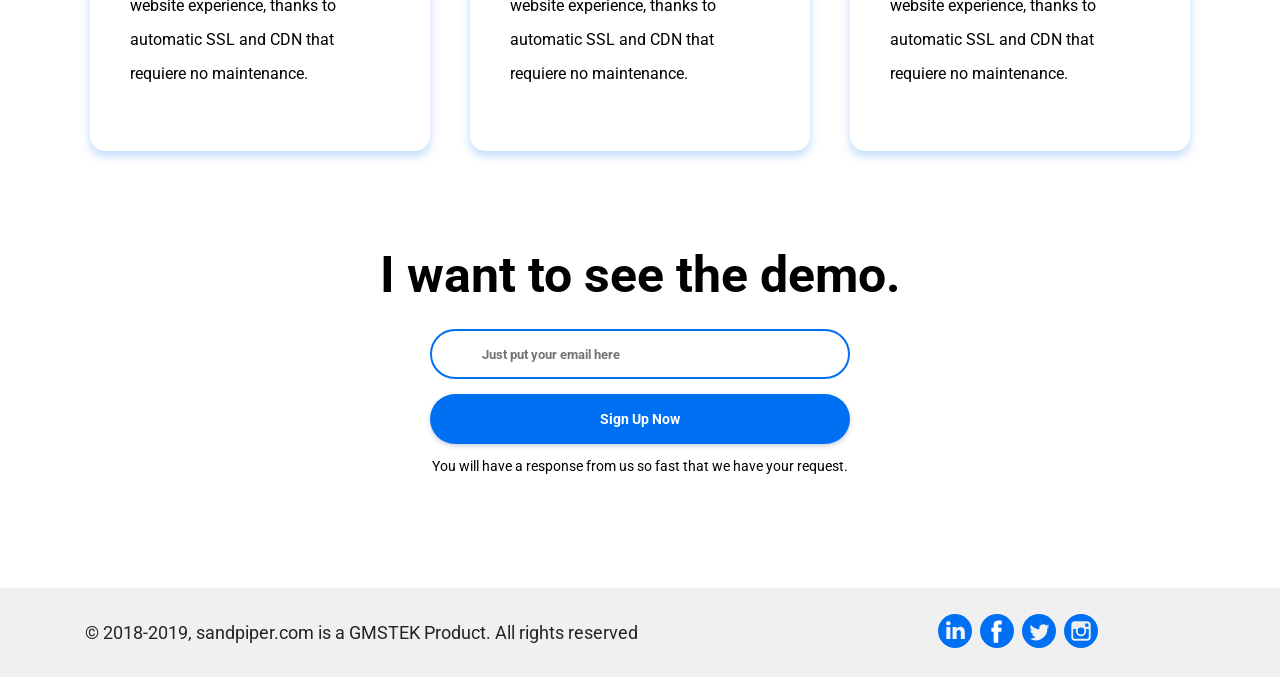
==== commit be3b671e: "cambios feedback" ====
--- a/index.html
+++ b/index.html
@@ -36,12 +36,12 @@
   <div class="wrapper">
     <!-- Navbar Section -->
     <nav class="navbar navbar-expand-md navbar-light bg-light fixed-top">
-      <div class="container container-s">
+      <div class="container container-m">
         <a class="navbar-brand d-none d-md-inline" href="#">
           <img src="./assets/images/logo.png" class=""/>
         </a>
 
-        <a class="navbar-brand btn-cta d-inline d-md-none js-scroll-trigger" href="#signup">Join Free</a>
+        <a class="navbar-brand btn-cta d-inline d-md-none js-scroll-trigger" href="#signup">Sign Up</a>
         <button class="navbar-toggler" type="button" data-toggle="collapse" data-target="#navbarSupportedContent"
           aria-controls="navbarSupportedContent" aria-expanded="false" aria-label="Toggle navigation">
           <span class="navbar-toggler-icon"></span>
@@ -51,7 +51,7 @@
             <li class="nav-item"><a class="nav-link js-scroll-trigger" href="#screens">Interactions</a></li>
             <li class="nav-item"><a class="nav-link js-scroll-trigger" href="#icons">Details</a></li>
             <li class="nav-item"><a class="nav-link js-scroll-trigger" href="#omingsoon">Coming Soon</a></li>
-            <li class="nav-item"><a class="btn-cta nav-link js-scroll-trigger" href="#signup">Join Free</a></li>
+            <li class="nav-item"><a class="btn-cta nav-link js-scroll-trigger" href="#signup">Sign Up</a></li>
           </ul>
         </div>
       </div>
@@ -62,40 +62,10 @@
       <section class="home ">
         <!-- Hero Section-->
         <div class="container-fluid">
-          <div class="row fullHeightHeader header-back mt-5 pt-5 pt-md-0 mt-md-0">
-            <div class="col-md-6 order-md-2 ">
+          <div class="row fullHeightHeade pt-menu  mt-md-0">
+            <div class="col-12 mt-5">
               <div class="d-flex align-items-end height-100 pb-4 justify-content-center">
                 <img src="assets/images/header-img.png" class="img-fluid header-img" />
-              </div>
-            </div>
-            <div class="col-md-6 order-md-1">
-              <div
-                class="d-flex flex-column mb-3 mb-md-0 justify-content-center align-items-center fullHeightHeader header mx-auto">
-                <div class="header-text mb-5 mt-2 text-center text-md-left">
-                  <h1>We offer a selection of aviation guides <br>in digital format.</h1>
-                </div>
-                <div class="header-counter">
-                  <div class="d-flex">
-                    <div class="counter-up  mr-50 text-center">
-                      <h3><span class="counter">47</span></h3>
-                      <div class="counter-text">
-                        <h3>Request</h3>
-                      </div>
-                    </div>
-                    <div class="counter-up mr-50 text-center">
-                      <h3><span class="counter">33</span></h3>
-                      <div class="counter-text">
-                        <h3>Invoices</h3>
-                      </div>
-                    </div>
-                    <div class="counter-up text-center">
-                      <h3><span class="counter">33</span></h3>
-                      <div class="counter-text">
-                        <h3>Fuelings</h3>
-                      </div>
-                    </div>
-                  </div>
-                </div>
               </div>
             </div>
           </div>
@@ -413,7 +383,7 @@
         <div class="col-md-12 p-relative mt-3">
           <div class="d-flex justify-content-center align-items-center flex-wrap py-5  gallery-container ">
               <img class="img-gallery active" id="gallery1" src="assets/images/gallery/3d.png" alt="3d">
-              <img class="img-gallery" id="gallery2" src="assets/images/gallery/document.png" alt="PDF">
+              <img class="img-gallery" id="gallery2" src="assets/images/gallery/pdf.png" alt="PDF">
               <img class="img-gallery" id="gallery3" src="assets/images/gallery/photo.png" alt="Photo">  
           </div>
           
@@ -421,40 +391,39 @@
       </div>
       <div class="row">
         <div class="col-md-4 mt-4">
-          <div class="ar-flex">
+          <a class="ar-flex carousel-link active" href="#gallery1">
             <div class="ar-icon">
-                <a class="carousel-link" href="#gallery1"><img src="assets/icons/cube.svg" width="36px" alt="Icon"></a>
-            </div>
+              <svg xmlns="http://www.w3.org/2000/svg" width="42.405" height="51.133" viewBox="0 0 42.405 51.133"><defs><style>.c,.d{fill:none;stroke:#0070f3;stroke-linecap:round;stroke-width:1.7px;}.c{stroke-linejoin:round;}</style></defs><g transform="translate(0.85 0.851)"><g transform="translate(0 0)"><g transform="translate(0 0)"><path class="c" d="M143.609,5414.721l20.861-9.846,19.844,9.846v29.545l-19.844,10.042-20.861-10.042Z" transform="translate(-143.609 -5404.875)"/><path class="c" d="M183.825,5412.57l-19.619,9.395-20.322-10.054" transform="translate(-143.485 -5402.184)"/></g><path class="d" d="M164.565,5448.721v-27.313" transform="translate(-143.708 -5400.714)"/></g></g></svg></div>
             <div class="ar-text">
               <h3>3D Model</h3>
               <p>3D images will be displayed where you can rotate 360 in all directions to see the details of each
                 plane.</p>
             </div>
-          </div>
-        </div>
-
-        <div class="col-md-4 mt-4">
-          <div class="ar-flex">
+          </a>
+        </div>
+
+        <div class="col-md-4 mt-4 carousel">
+          <a class="ar-flex carousel-link" href="#gallery2">
             <div class="ar-icon">
-                <a class="carousel-link" href="#gallery2"><img src="assets/icons/document.svg" width="36px" alt="Icon"></a>
+                <svg xmlns="http://www.w3.org/2000/svg" width="40.143" height="53.183" viewBox="0 0 40.143 53.183"><g transform="translate(0)"><g transform="translate(0)"><path d="M175.828,162.062a3.763,3.763,0,0,0-1.293-.7,7.634,7.634,0,0,0-1.67-.162h-2.479a1.427,1.427,0,0,0-.916.269,1.324,1.324,0,0,0-.269.916v6.951a1.6,1.6,0,0,0,.108.754.669.669,0,0,0,.323.431,1.514,1.514,0,0,0,.808.162h2.479a8.07,8.07,0,0,0,1.185-.108,6.51,6.51,0,0,0,.97-.269,3.019,3.019,0,0,0,.808-.539,4.829,4.829,0,0,0,.808-1.024,4.6,4.6,0,0,0,.485-1.293,6.962,6.962,0,0,0,.162-1.563A4.729,4.729,0,0,0,175.828,162.062Zm-1.4,6.682a2.183,2.183,0,0,1-.485.269,2.371,2.371,0,0,1-.539.108h-2.209v-6.466h1.293a4.249,4.249,0,0,1,1.509.216,1.683,1.683,0,0,1,1.024.916,4.372,4.372,0,0,1,.431,2.1A3.7,3.7,0,0,1,174.427,168.744Z" transform="translate(-152.927 -139.485)"/><path d="M88.435,10.615l-.054-.054v-.054L78.144.269,78.09.216a.053.053,0,0,1-.054-.054.053.053,0,0,1-.054-.054A.886.886,0,0,0,77.443,0H52.064a3.586,3.586,0,0,0-2.533,1.024l-.054.054A3.763,3.763,0,0,0,48.4,3.664V49.519a3.664,3.664,0,0,0,1.078,2.586,3.763,3.763,0,0,0,2.586,1.078H84.879a3.664,3.664,0,0,0,2.586-1.078,3.763,3.763,0,0,0,1.078-2.586V11.154A1.594,1.594,0,0,0,88.435,10.615ZM78.467,3.88l6.089,6.089H80.083a1.467,1.467,0,0,1-1.132-.485,1.68,1.68,0,0,1-.485-1.132Zm7.759,45.639a1.478,1.478,0,0,1-1.4,1.4H52.064a1.549,1.549,0,0,1-.97-.377,1.3,1.3,0,0,1-.377-.97V3.61a1.349,1.349,0,0,1,.431-.97l.054-.054a1.529,1.529,0,0,1,.916-.377h24.14V8.3a3.913,3.913,0,0,0,1.185,2.8,4,4,0,0,0,2.8,1.132h5.981Z" transform="translate(-48.4)"/><path d="M109.958,162.3a2.081,2.081,0,0,0-1.024-.539,6.677,6.677,0,0,0-1.67-.162h-2.479a1.324,1.324,0,0,0-.916.269c-.216.162-.269.485-.269.916v7.328a1.371,1.371,0,0,0,.269.862.827.827,0,0,0,.7.269.949.949,0,0,0,.7-.323,1.371,1.371,0,0,0,.269-.862v-2.694h1.778a4.059,4.059,0,0,0,2.64-.754,2.726,2.726,0,0,0,.916-2.209,3.161,3.161,0,0,0-.216-1.239A3.762,3.762,0,0,0,109.958,162.3Zm-1.293,3.017a1.368,1.368,0,0,1-.7.485,3.583,3.583,0,0,1-1.132.162H105.54v-2.91h1.293a2.665,2.665,0,0,1,1.724.431,1.341,1.341,0,0,1,.377,1.024A1.794,1.794,0,0,1,108.665,165.318Z" transform="translate(-96.164 -139.831)"/><path d="M243.185,160.8a1.791,1.791,0,0,0-.7.216.651.651,0,0,0-.377.377,1.273,1.273,0,0,0-.108.7v7.274a1.265,1.265,0,0,0,.269.862.827.827,0,0,0,.7.269,1.135,1.135,0,0,0,.7-.269,1.371,1.371,0,0,0,.269-.862v-3.125h3.179a.859.859,0,0,0,.647-.216.625.625,0,0,0,.216-.539.692.692,0,0,0-.216-.539,1.155,1.155,0,0,0-.647-.216H243.94v-2.425h3.772a.914.914,0,0,0,.7-.216.781.781,0,0,0,0-1.078.914.914,0,0,0-.7-.216Z" transform="translate(-215.92 -139.139)"/></g></g></svg>
             </div>
             <div class="ar-text">
               <h3>PDF Information</h3>
               <p>Each plane will have a PDF with legal information about its specifications.</p>
             </div>
-          </div>
+          </a>
         </div>
 
         <div class="col-md-4 mt-4">
-          <div class="ar-flex">
+          <a class="ar-flex carousel-link" href="#gallery3">
             <div class="ar-icon">
-                <a class="carousel-link" href="#gallery3"><img src="assets/icons/picture.svg" width="36px" alt="Icon"></a>
+              <svg xmlns="http://www.w3.org/2000/svg" width="51.137" height="53.183" viewBox="0 0 51.137 53.183"><path d="M14.127,24.391a5.7,5.7,0,1,0-5.7-5.7A5.7,5.7,0,0,0,14.127,24.391Zm0-9.346a3.65,3.65,0,1,1-3.65,3.651A3.655,3.655,0,0,1,14.127,15.045Z" transform="translate(-0.831 0.296)"/><path d="M1,0V53.183H52.137V0ZM3.045,2.045H50.092V29.38L39.533,19.7a1.05,1.05,0,0,0-.736-.268,1.025,1.025,0,0,0-.71.332L28.07,30.737l-4.851-4.851a1.024,1.024,0,0,0-1.4-.045L4.7,40.91H3.045ZM50.092,51.137H3.045V42.955H50.092ZM7.8,40.91l14.65-12.9L32.986,38.547A1.023,1.023,0,0,0,34.433,37.1l-4.916-4.916L38.906,21.9,50.092,32.155V40.91Z" transform="translate(-1)"/></svg>
             </div>
             <div class="ar-text">
               <h3>Detailed Images</h3>
               <p>Images that will help to better understand each procedure that is being done.</p>
             </div>
-          </div>
+          </a>
         </div>
       </div>
     </div>
--- a/assets/css/style.css
+++ b/assets/css/style.css
@@ -255,14 +255,13 @@
   width: 254px;
 }
 
-
 /*------ Navbar Styling ------*/
 
 .navbar {
   font-family: "Roboto", sans-serif;
   padding-top: 10px;
   padding-bottom: 10px;
-  background-color: #fff !important;
+  background-color: #F0F0F0 !important;
   -webkit-transition: 0.5s all ease;
   transition: 0.5s all ease;
   -webkit-box-shadow: 0 2px 3px 0 rgba(96, 96, 96, 0.3);
@@ -373,7 +372,7 @@
 .navbar.past-main {
   padding-top: 10px;
   padding-bottom: 10px;
-  background-color: rgba(255, 255, 255, 0.99) !important;
+  background-color: #F0F0F0;
   -webkit-box-shadow: 0 2px 3px 0 rgba(96, 96, 96, 0.3);
   -moz-box-shadow: 0 2px 3px 0 rgba(96, 96, 96, 0.3);
   box-shadow: 0 2px 3px 0 rgba(96, 96, 96, 0.3);
@@ -387,7 +386,7 @@
   background: transparent;
 }
 .navbar.effect-main {
-  background-color: #fff !important;
+  background-color: #F0F0F0 !important;
 }
 
 .navbar.past-main .navbar-brand {
@@ -485,20 +484,29 @@
   color: #000;
   margin-top: 15px;
 }
-.f-column svg path.a, .f-column svg path, .f-column svg text, .f-column svg rect{
-  fill:#000;
+.f-column:hover h3, .f-column:hover p{
+  color: #0070f3;
+}
+.f-column svg path.a,
+.f-column svg path,
+.f-column svg text,
+.f-column svg rect {
+  fill: #000;
   -webkit-transition: 0.2s;
   -moz-transition: 0.2s;
   transition: 0.2s;
 }
-.f-column:hover svg #cloud{
+.f-column:hover svg #cloud {
   fill: #d7e9ff !important;
 }
-.f-column svg #cloud{
+.f-column svg #cloud {
   fill: #c2c2c2 !important;
 }
-.f-column:hover svg path.a, .f-column:hover svg path, .f-column:hover svg text, .f-column:hover svg rect{
-  fill:#0070F3;
+.f-column:hover svg path.a,
+.f-column:hover svg path,
+.f-column:hover svg text,
+.f-column:hover svg rect {
+  fill: #0070f3;
   transition: ease 300;
 }
 section {
@@ -506,11 +514,11 @@
 }
 .f-column {
   padding: 36px 14px;
-  box-shadow: #0070F340 0 5px 10px;
+  box-shadow: #00000040 0 5px 10px;
   border-radius: 20px;
 }
-.f-column:hover{
-  box-shadow: #0070F340 0 5px 30px;
+.f-column:hover {
+  box-shadow: #00000040 0 5px 30px;
 }
 .f-column p {
   margin-top: 15px;
@@ -523,6 +531,9 @@
   max-width: 244px;
 }
 
+.pt-menu{
+  padding-top:70px;
+}
 .centered {
   float: none !important;
   margin-left: auto !important;
@@ -534,7 +545,9 @@
   width: 100%;
   margin: 20px 0;
 }
-
+.header-img {
+  max-height: 350px;
+}
 .home h1 {
   font-size: 50px;
   font-weight: 700;
@@ -581,7 +594,7 @@
 .btn-action:hover {
   color: #ffffff;
   background-color: #0070f3;
-  box-shadow: #0070F340 0 5px 10px; 
+  box-shadow: #00000040 0 5px 10px;
   border: 2px solid transparent !important;
   outline: none !important;
   text-decoration: none;
@@ -589,7 +602,7 @@
 
 .btn-action:focus,
 .btn-action:active {
-  background: #0070F3;
+  background: #0070f3;
   color: #ffffff;
   border: 1px solid transparent !important;
   outline: none !important;
@@ -656,7 +669,7 @@
 .btn-cta:hover {
   background-color: #0070f3;
   color: #fff !important;
-  box-shadow: #0070F340 0 5px 10px; 
+  box-shadow: #0070f340 0 5px 10px;
   border: 2px solid transparent !important;
   outline: none;
   text-decoration: none !important;
@@ -732,7 +745,7 @@
   border-radius: 0 4px 4px 0;
   margin-left: -25px;
   padding: 0 25px 0 25px;
-  background: #0070F3;
+  background: #0070f3;
   font-family: "Roboto", sans-serif;
   font-size: 14px;
   font-weight: 400;
@@ -1047,7 +1060,7 @@
   font-family: "Roboto", sans-serif;
   font-size: 15px;
   font-weight: 400;
-  color: #0070F3;
+  color: #0070f3;
   color: #ffffff;
   text-decoration: none;
   border-bottom: 1px solid #fff;
@@ -1056,13 +1069,13 @@
 .yd-ft {
   padding: 75px 0;
   background: #e8f3ec;
-  background: #0070F3;
+  background: #0070f3;
 }
 
 .yd-ft .yd-ft-inner {
   display: block;
   background: #e8f3ec;
-  background: #0070F3;
+  background: #0070f3;
   max-width: 1024px;
   margin: 0 auto;
 }
@@ -1092,7 +1105,7 @@
 
 .yd-ft .yd-ft-inner .yd-ft-left .btn-action {
   background: #fff;
-  color: #0070F3;
+  color: #0070f3;
   letter-spacing: 1px;
   text-transform: capitalize;
 }
@@ -1133,11 +1146,39 @@
   font-weight: 400;
   line-height: 27px;
 }
-
-.ar-flex {
+.carousel{
+  position: relative;
+}
+.carousel-link {
   display: flex;
-}
-.ar-flex .ar-text h3 {
+  box-shadow: #0070f340 0 5px 10px;
+  padding: 20px;
+  border-radius: 15px;
+  height: 100%;
+  
+}
+.carousel-link.active{
+  box-shadow: #0070f340 0 5px 30px;
+  text-decoration: none;
+}
+.carousel-link.active h3, .carousel-link.active h4, .carousel-link.active p, .carousel-link:hover h3, .carousel-link:hover h4, .carousel-link:hover p{
+  color: #0070f3 !important;
+}
+
+.carousel-link:hover{
+  box-shadow: #0070f340 0 5px 30px;
+  text-decoration: none;
+}
+.carousel-link svg .c, .carousel-link svg .d{
+  stroke: #000;
+}
+.carousel-link:hover svg .c, .carousel-link:hover svg .d, .carousel-link.active svg .c, .carousel-link.active svg .d  {
+  stroke: #0070f3;
+}
+.carousel-link:hover svg, .carousel-link.active svg{
+  fill: #0070f3;
+}
+.carousel-link .ar-text h3 {
   font-size: 24px;
   color: #000;
   font-weight: 700;
@@ -1145,13 +1186,13 @@
   margin-bottom: 12px;
 }
 
-.ar-flex .ar-text p {
+.carousel-link .ar-text p {
   font-size: 15px;
   font-weight: 400;
   line-height: 1.6;
   color: #000;
 }
-.ar-flex .ar-icon {
+.carousel-link .ar-icon {
   margin-right: 10px;
 }
 
@@ -1288,7 +1329,7 @@
 .table-right .pricing-details h2 {
   font-size: 21px;
   font-weight: 600;
-  color: #0070F3;
+  color: #0070f3;
   margin-bottom: 30px;
 }
 
@@ -1335,14 +1376,19 @@
 .pricing-section .table-center {
   margin-top: 0;
 }
-
-.gallery-container img.active{
+.img-gallery {
+  cursor: pointer;
+}
+.img-gallery.active {
+  cursor: default;
+}
+.gallery-container img.active {
   position: absolute;
   top: 0;
   height: 100%;
   width: auto;
 }
-.gallery-container img{
+.gallery-container img {
   width: 50%;
   height: auto;
   -webkit-transition: 200ms;
@@ -1351,48 +1397,44 @@
   transition: 200ms;
 }
 
-
 /*------------------------------------------------
 ---------- Ar Review Section Styling -------------
 ------------------------------------------------*/
-.reviews h3{
+.reviews h3 {
   font-weight: 700;
-  font-size: 24px;
-  color: #000;
-  line-height: 67px;
+  font-size: 20px;
+  color: #000;
+  line-height: 50px;
   text-transform: uppercase;
 }
 
-.reviews h4{
-  font-weight: 400;
-  font-size: 32px;
-  color: #000;
-  line-height: 43px;
-  margin-bottom: 30px;
-}
-.reviews p{
-  font-weight: 400;
-  font-size: 24px;
+.reviews h4 {
+  font-weight: 400;
+  font-size: 23px;
+  color: #000;
+  line-height: 30px;
+  margin-bottom: 18px;
+}
+.reviews p {
+  font-weight: 400;
+  font-size: 16px;
   color: #000;
   line-height: 34px;
 }
-.reviews .col-md-4{
+.reviews .col-md-4 {
   padding: 0 20px;
 }
-.review:hover{
-  box-shadow: #0070F340 0 5px 30px; 
-}
-.review{
-  box-shadow: #0070F340 0 5px 10px; 
+.review:hover {
+  box-shadow: #0070f340 0 5px 30px;
+}
+.review {
+  box-shadow: #0070f340 0 5px 10px;
   padding: 60px 40px;
-  border-radius: 15px
-}
-.review:hover h3{
-color: #0070F3;
-}
-.review:hover p span{
-  color: #0070F3;
-  }
+  border-radius: 15px;
+}
+.review:hover h3, .review:hover h4, .review:hover p {
+  color: #0070f3;
+}
 .ar-reviews {
   padding: 5%;
   background: url(../images/bg.jpg) no-repeat center center;
@@ -1400,7 +1442,7 @@
 }
 
 .ar-reviews .ar-box {
-  background: #0070F3;
+  background: #0070f3;
   display: block;
   padding: 50px;
 }
@@ -1427,7 +1469,7 @@
 
 .ar-box .ar-left .btn-action {
   background: #fff;
-  color: #0070F3;
+  color: #0070f3;
   letter-spacing: 1px;
   text-transform: capitalize;
 }
@@ -1484,7 +1526,7 @@
   -webkit-box-flex: 1;
   -ms-flex: 1 0 50%;
   flex: 1 0 50%;
-  background: #0070F3;
+  background: #0070f3;
   padding: 60px;
   text-align: left;
 }
@@ -1530,7 +1572,7 @@
   font-family: "Roboto", sans-serif;
   font-size: 12px;
   font-weight: 400;
-  color: #0070F3;
+  color: #0070f3;
   position: relative;
   display: inline-block;
   text-decoration: none;
@@ -1543,7 +1585,7 @@
   height: 1px;
   bottom: -3px;
   left: 0;
-  background-color: #0070F3;
+  background-color: #0070f3;
   visibility: hidden;
   -webkit-transform: scaleX(0);
   transform: scaleX(0);
@@ -1624,13 +1666,13 @@
   display: block;
   width: 100%;
   margin: 0 auto;
-  color: #0070F3;
+  color: #0070f3;
   font-family: "Roboto", sans-serif;
   padding: 0;
   font-size: 13px;
   font-weight: 700;
   height: 50px;
-  border: 2px solid #0070F3;
+  border: 2px solid #0070f3;
   border-radius: 30px;
   background-color: #ffffff;
   outline: none;
@@ -1641,7 +1683,7 @@
 .form input:focus {
   outline: none !important;
   background: #ffffff;
-  border: 1px solid #0070F3;
+  border: 1px solid #0070f3;
 }
 
 .form .submit-button {
@@ -1652,7 +1694,7 @@
   margin: 0 auto;
   margin: 15px 0;
   padding: 0 25px 0 25px;
-  background: #0070F3;
+  background: #0070f3;
   font-family: "Roboto", sans-serif;
   font-size: 14px;
   font-weight: 700;
@@ -1668,12 +1710,12 @@
 }
 
 .form .submit-button:hover {
-  box-shadow: #0070F340 0 5px 10px; 
+  box-shadow: #0070f340 0 5px 10px;
 }
 
 .form .submit-button:focus,
 .form .submit-button:active {
-  background: #0070F3;
+  background: #0070f3;
 }
 
 #email-error {
@@ -1740,7 +1782,7 @@
   font-family: "Roboto", sans-serif;
   font-size: 18px;
   font-weight: 600;
-  color: #0070F3;
+  color: #0070f3;
   letter-spacing: 0;
   display: block;
   margin-bottom: 15px;
@@ -1787,7 +1829,7 @@
   height: 1px;
   bottom: -3px;
   left: 0;
-  background-color: #0070F3;
+  background-color: #0070f3;
   visibility: hidden;
   -webkit-transform: scaleX(0);
   transform: scaleX(0);
@@ -1819,7 +1861,7 @@
   display: none;
   width: 45px;
   height: 45px;
-  background: #0070F3;
+  background: #0070f3;
   color: #f2f2f0;
   border-radius: 50%;
   display: table;
@@ -1889,7 +1931,7 @@
   .margin-column {
     margin-top: 104px !important;
   }
-  .margin-column-down{
+  .margin-column-down {
     margin-top: 55px !important;
   }
 }
@@ -2081,11 +2123,17 @@
 }
 
 @media screen and (max-width: 767.9px) {
-  .header-img {
-    max-width: 300px;
-  }
+ 
   .header-back {
-	  background-image: url('../images/BG.svg');
+    background: rgba(0, 73, 133, 1);
+    background: -moz-linear-gradient(top, rgba(0, 73, 133, 1) 0%, rgba(79, 137, 181, 1) 100%);
+    background: -webkit-linear-gradient(top, rgba(0, 73, 133, 1) 0%, rgba(79, 137, 181, 1) 100%);
+    background: -o-linear-gradient(top, rgba(0, 73, 133, 1) 0%, rgba(79, 137, 181, 1) 100%);
+    background: -ms-linear-gradient(top, rgba(0, 73, 133, 1) 0%, rgba(79, 137, 181, 1) 100%);
+    background: linear-gradient(to bottom, rgba(0, 73, 133, 1) 0%, rgba(79, 137, 181, 1) 100%);
+    background-image: url("../images/BG.svg");
+    background-repeat: no-repeat;
+    background-size: cover;
   }
 }
 @media screen and (max-width: 450px) {
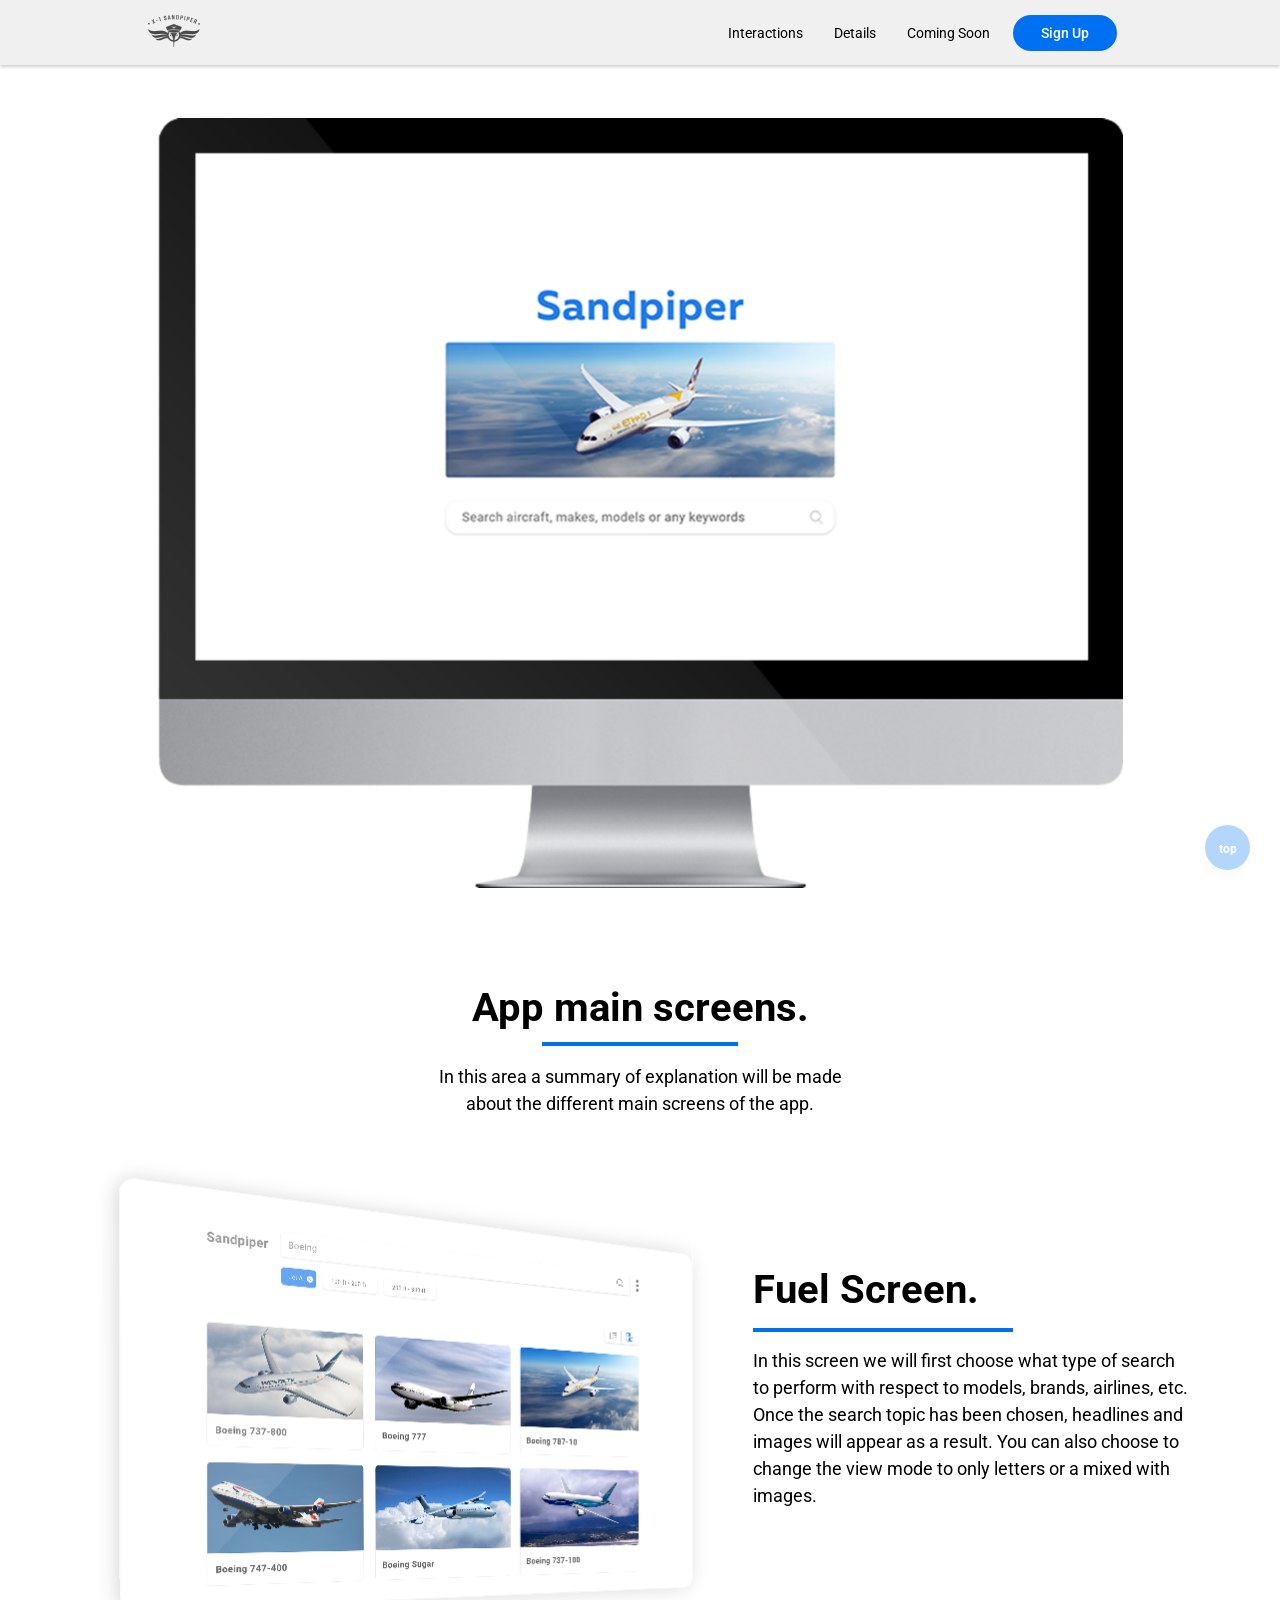
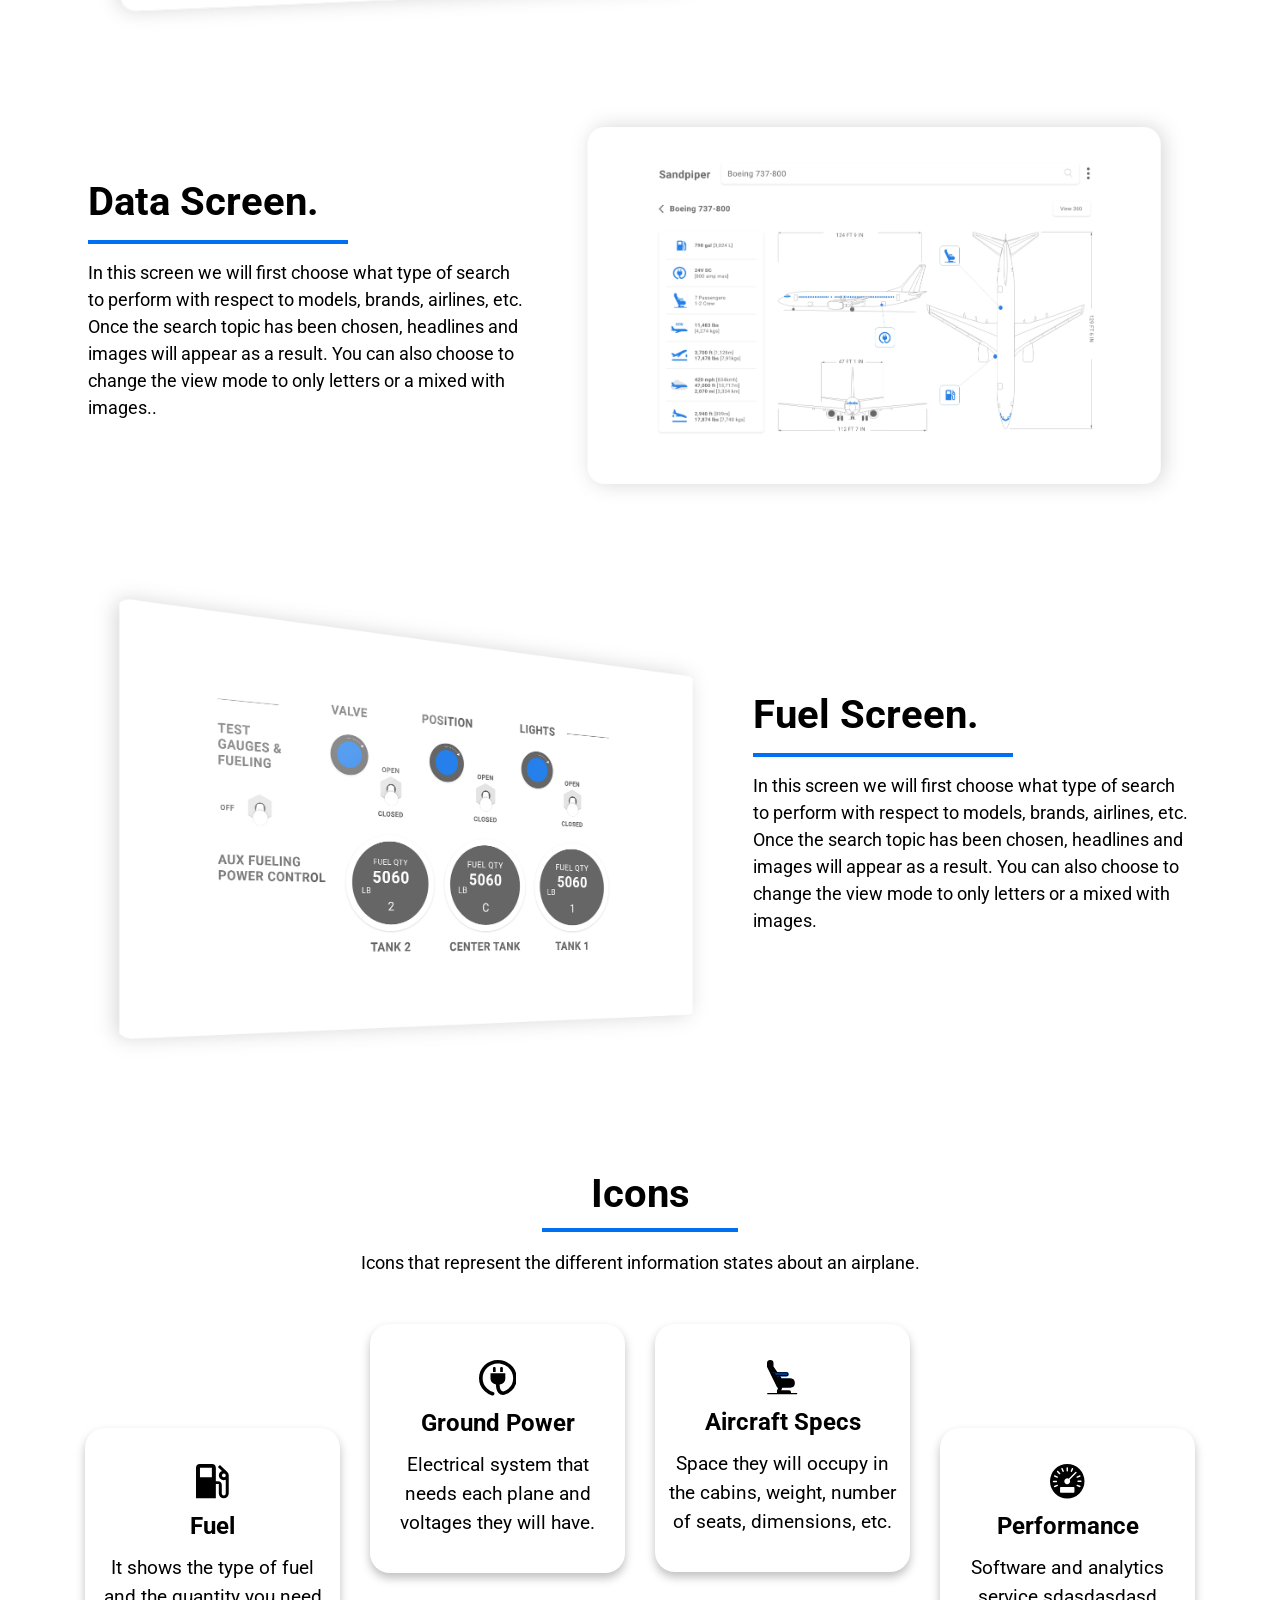
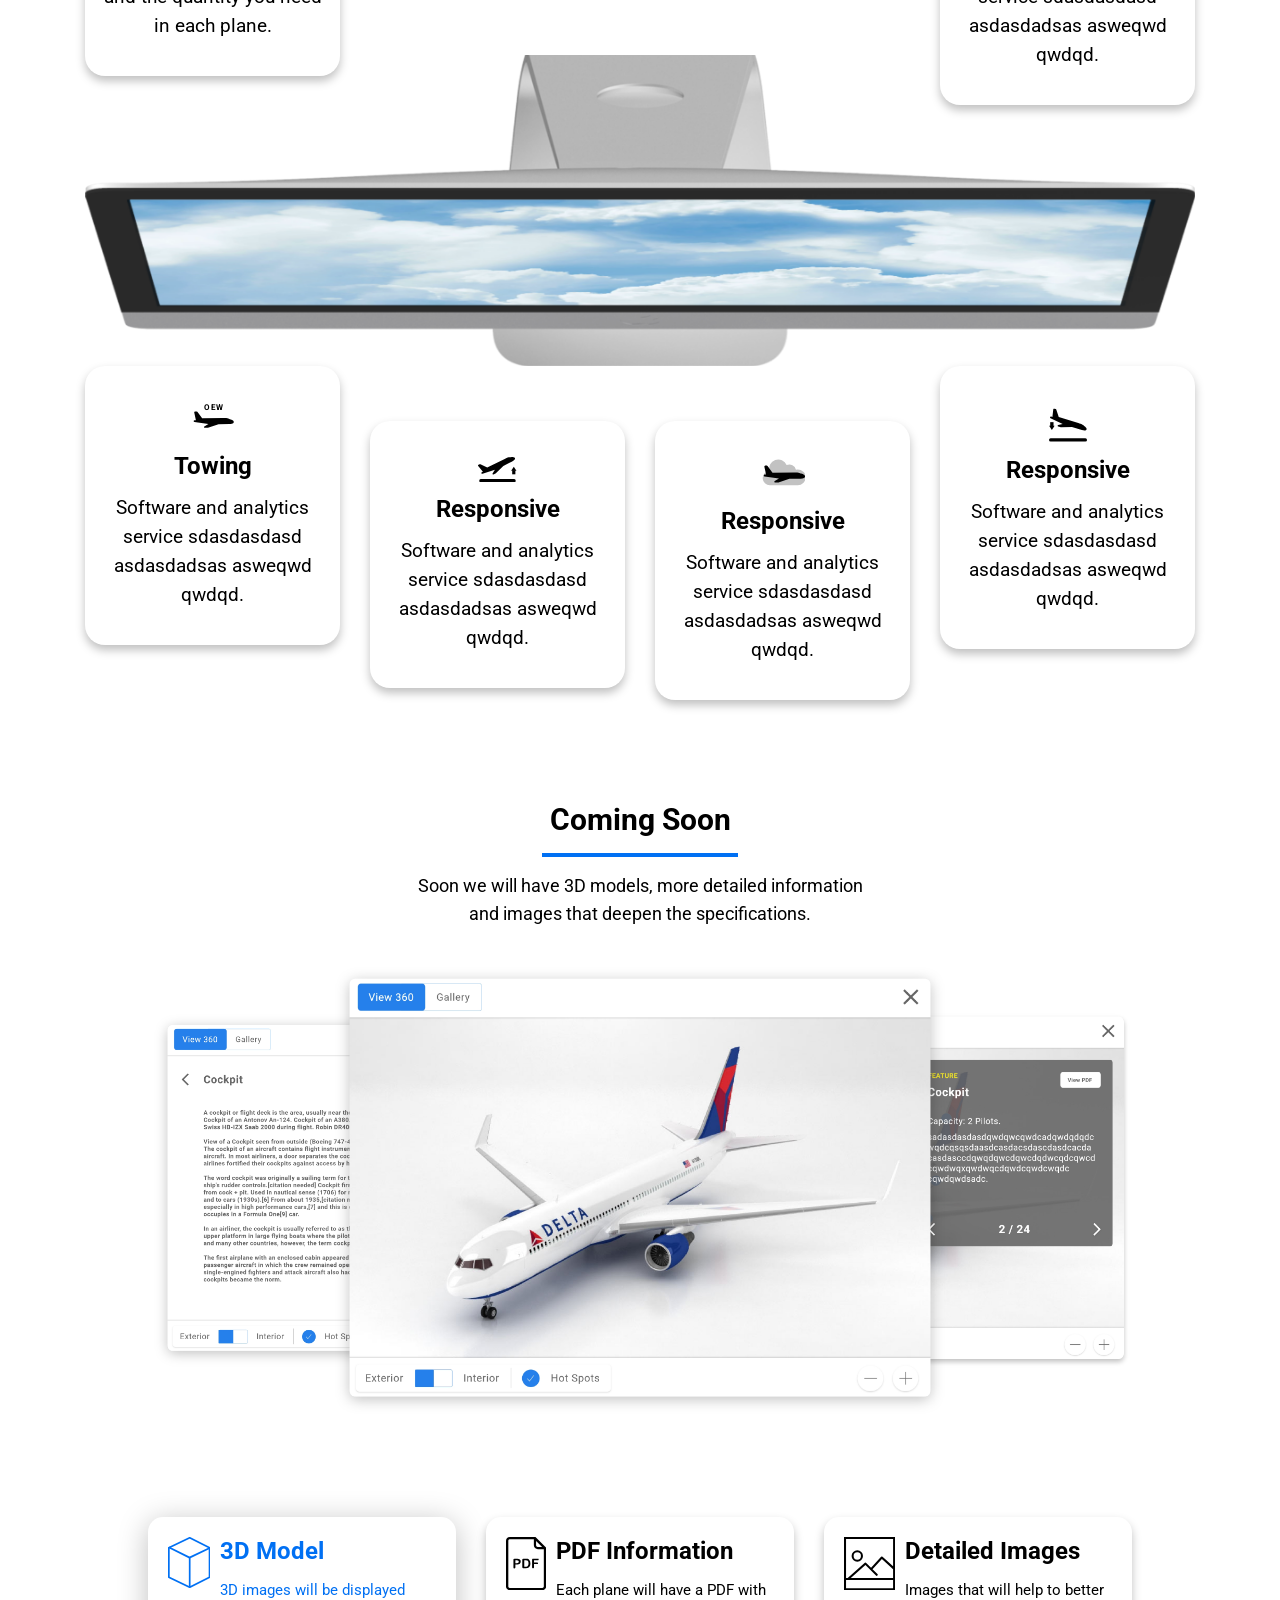
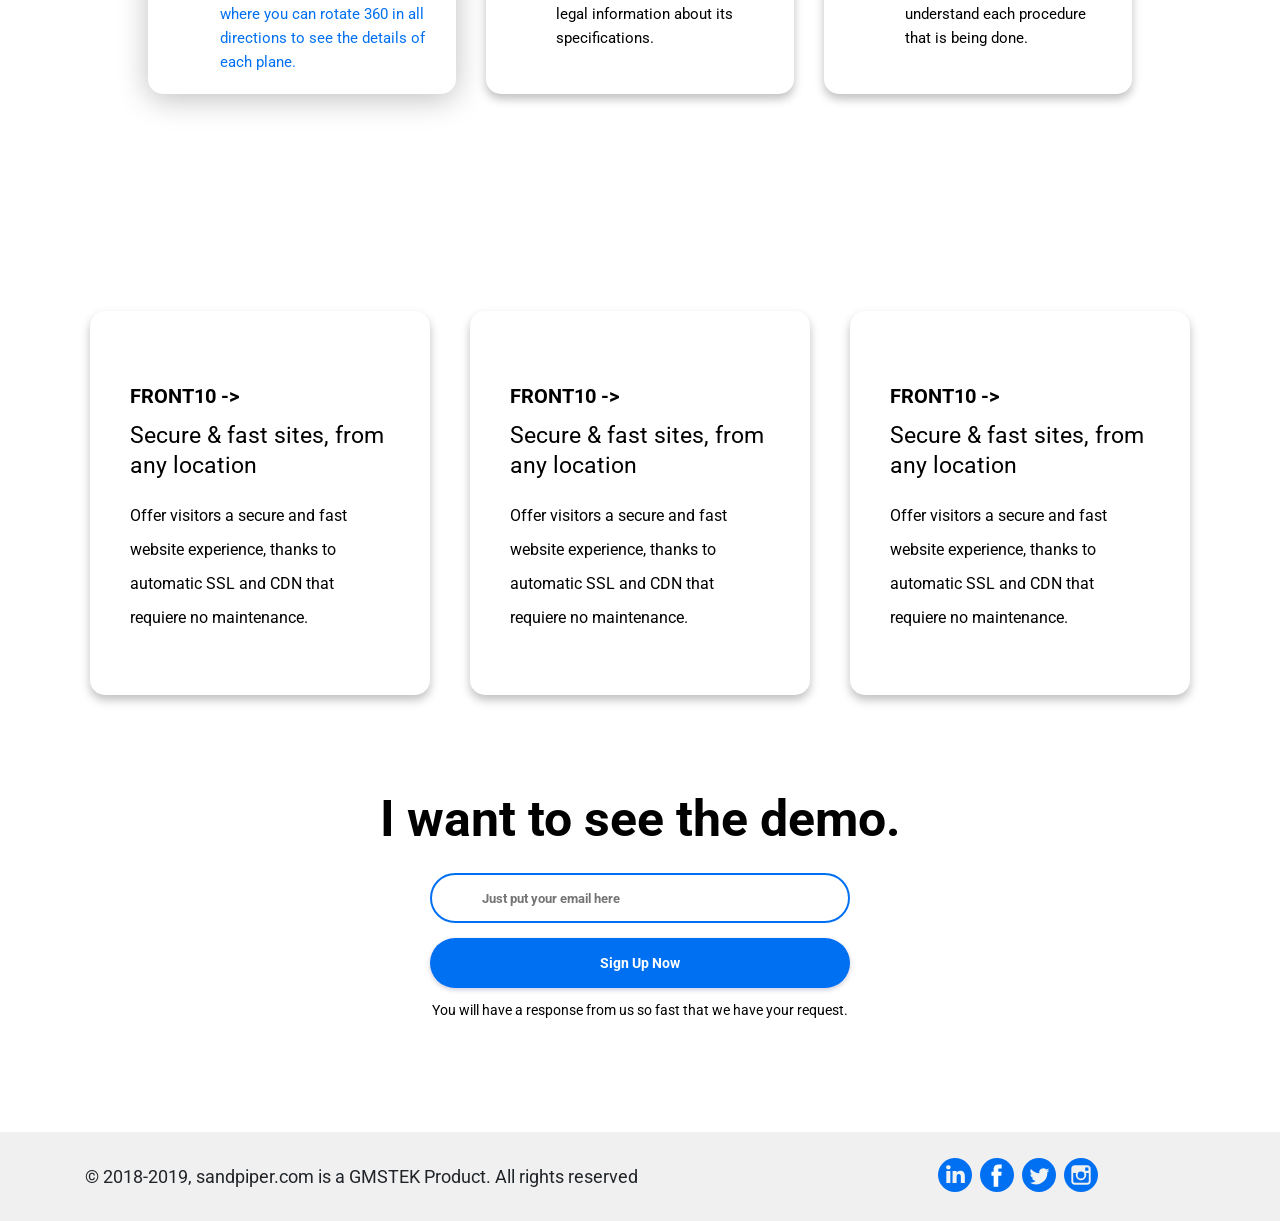
==== commit 4d80b742: "feedback yai" ====
--- a/index.html
+++ b/index.html
@@ -62,17 +62,16 @@
       <section class="home ">
         <!-- Hero Section-->
         <div class="container-fluid">
-          <div class="row fullHeightHeade pt-menu  mt-md-0">
-            <div class="col-12 mt-5">
-              <div class="d-flex align-items-end height-100 pb-4 justify-content-center">
-                <img src="assets/images/header-img.png" class="img-fluid header-img" />
+          <div class="row pt-menu  mt-md-0">
+            <div class="col-12 mt-5 text-center header-img-wrapper fullHeightNoMenu ">
+                <img src="assets/images/header-img.png" class=" header-img" />
               </div>
             </div>
           </div>
         </div>
       </section>
     </div><!-- Hero End -->
-    <section id="screens " class="container pt-4">
+    <section id="screens " class="container ">
       <div class="row">
         <div class="col-md-12 text-center title-wrapper">
           <h2>App main screens.</h2>
@@ -258,14 +257,14 @@
         </div>
       </div>
 
-      <div class="col-12 order-1 order-md-2 f-center">
+      <div class="col-12 order-1 order-md-2  f-center">
         <div class="d-flex justify-content-center">
           <img class="img-fluid" src="assets/images/flat-screen.png" alt="Feature">
         </div>
 
       </div>
 
-      <div class="col-md-3 order-2 order-md-3 mt-4">
+      <div class="col-md-3 order-2 order-md-3  mt-5 mt-md-0">
         <div class="d-flex flex-column justify-content-center  align-items-center text-center f-column">
           <svg xmlns="http://www.w3.org/2000/svg" width="44.426" height="36.513" viewBox="0 0 44.426 36.513">
             <g id="Group_225" data-name="Group 225" transform="translate(138.605 -1374.003)">
@@ -288,7 +287,7 @@
           <p>Software and analytics service sdasdasdasd asdasdadsas asweqwd qwdqd.</p>
         </div>
       </div>
-      <div class="col-md-3 order-2 order-md-3 mt-5  margin-column-down ">
+      <div class="col-md-3 order-2 order-md-3  mt-5 mt-md-0  margin-column-down ">
         <div class="d-flex flex-column justify-content-center  align-items-center text-center f-column">
           <svg id="Group_230" data-name="Group 230" xmlns="http://www.w3.org/2000/svg" width="38.451" height="25.322"
             viewBox="0 0 38.451 25.322">
@@ -315,7 +314,7 @@
           <p>Software and analytics service sdasdasdasd asdasdadsas asweqwd qwdqd.</p>
         </div>
       </div>
-      <div class="col-md-3 order-2 order-md-3 mt-5 margin-column-down">
+      <div class="col-md-3 order-2 order-md-3 mt-5 mt-md-0 margin-column-down">
         <div class="d-flex flex-column justify-content-center  align-items-center text-center f-column">
           <svg xmlns="http://www.w3.org/2000/svg" width="45.763" height="36.513" viewBox="0 0 45.763 36.513">
             <g id="Group_395" data-name="Group 395" transform="translate(137.991 -1500.488)">
@@ -337,7 +336,7 @@
           <p>Software and analytics service sdasdasdasd asdasdadsas asweqwd qwdqd.</p>
         </div>
       </div>
-      <div class="col-md-3 order-2 order-md-3 mt-4">
+      <div class="col-md-3 order-2 order-md-3  mt-5 mt-md-0">
         <div class="d-flex flex-column justify-content-center align-items-center text-center f-column">
           <svg xmlns="http://www.w3.org/2000/svg" width="40.363" height="40.363" viewBox="0 0 40.363 40.363">
             <g id="Group_233" data-name="Group 233" transform="translate(-0.309 0.548)">
@@ -390,7 +389,7 @@
         </div>
       </div>
       <div class="row">
-        <div class="col-md-4 mt-4">
+        <div class="col-md-4 mt-5">
           <a class="ar-flex carousel-link active" href="#gallery1">
             <div class="ar-icon">
               <svg xmlns="http://www.w3.org/2000/svg" width="42.405" height="51.133" viewBox="0 0 42.405 51.133"><defs><style>.c,.d{fill:none;stroke:#0070f3;stroke-linecap:round;stroke-width:1.7px;}.c{stroke-linejoin:round;}</style></defs><g transform="translate(0.85 0.851)"><g transform="translate(0 0)"><g transform="translate(0 0)"><path class="c" d="M143.609,5414.721l20.861-9.846,19.844,9.846v29.545l-19.844,10.042-20.861-10.042Z" transform="translate(-143.609 -5404.875)"/><path class="c" d="M183.825,5412.57l-19.619,9.395-20.322-10.054" transform="translate(-143.485 -5402.184)"/></g><path class="d" d="M164.565,5448.721v-27.313" transform="translate(-143.708 -5400.714)"/></g></g></svg></div>
@@ -402,7 +401,7 @@
           </a>
         </div>
 
-        <div class="col-md-4 mt-4 carousel">
+        <div class="col-md-4 mt-5 carousel">
           <a class="ar-flex carousel-link" href="#gallery2">
             <div class="ar-icon">
                 <svg xmlns="http://www.w3.org/2000/svg" width="40.143" height="53.183" viewBox="0 0 40.143 53.183"><g transform="translate(0)"><g transform="translate(0)"><path d="M175.828,162.062a3.763,3.763,0,0,0-1.293-.7,7.634,7.634,0,0,0-1.67-.162h-2.479a1.427,1.427,0,0,0-.916.269,1.324,1.324,0,0,0-.269.916v6.951a1.6,1.6,0,0,0,.108.754.669.669,0,0,0,.323.431,1.514,1.514,0,0,0,.808.162h2.479a8.07,8.07,0,0,0,1.185-.108,6.51,6.51,0,0,0,.97-.269,3.019,3.019,0,0,0,.808-.539,4.829,4.829,0,0,0,.808-1.024,4.6,4.6,0,0,0,.485-1.293,6.962,6.962,0,0,0,.162-1.563A4.729,4.729,0,0,0,175.828,162.062Zm-1.4,6.682a2.183,2.183,0,0,1-.485.269,2.371,2.371,0,0,1-.539.108h-2.209v-6.466h1.293a4.249,4.249,0,0,1,1.509.216,1.683,1.683,0,0,1,1.024.916,4.372,4.372,0,0,1,.431,2.1A3.7,3.7,0,0,1,174.427,168.744Z" transform="translate(-152.927 -139.485)"/><path d="M88.435,10.615l-.054-.054v-.054L78.144.269,78.09.216a.053.053,0,0,1-.054-.054.053.053,0,0,1-.054-.054A.886.886,0,0,0,77.443,0H52.064a3.586,3.586,0,0,0-2.533,1.024l-.054.054A3.763,3.763,0,0,0,48.4,3.664V49.519a3.664,3.664,0,0,0,1.078,2.586,3.763,3.763,0,0,0,2.586,1.078H84.879a3.664,3.664,0,0,0,2.586-1.078,3.763,3.763,0,0,0,1.078-2.586V11.154A1.594,1.594,0,0,0,88.435,10.615ZM78.467,3.88l6.089,6.089H80.083a1.467,1.467,0,0,1-1.132-.485,1.68,1.68,0,0,1-.485-1.132Zm7.759,45.639a1.478,1.478,0,0,1-1.4,1.4H52.064a1.549,1.549,0,0,1-.97-.377,1.3,1.3,0,0,1-.377-.97V3.61a1.349,1.349,0,0,1,.431-.97l.054-.054a1.529,1.529,0,0,1,.916-.377h24.14V8.3a3.913,3.913,0,0,0,1.185,2.8,4,4,0,0,0,2.8,1.132h5.981Z" transform="translate(-48.4)"/><path d="M109.958,162.3a2.081,2.081,0,0,0-1.024-.539,6.677,6.677,0,0,0-1.67-.162h-2.479a1.324,1.324,0,0,0-.916.269c-.216.162-.269.485-.269.916v7.328a1.371,1.371,0,0,0,.269.862.827.827,0,0,0,.7.269.949.949,0,0,0,.7-.323,1.371,1.371,0,0,0,.269-.862v-2.694h1.778a4.059,4.059,0,0,0,2.64-.754,2.726,2.726,0,0,0,.916-2.209,3.161,3.161,0,0,0-.216-1.239A3.762,3.762,0,0,0,109.958,162.3Zm-1.293,3.017a1.368,1.368,0,0,1-.7.485,3.583,3.583,0,0,1-1.132.162H105.54v-2.91h1.293a2.665,2.665,0,0,1,1.724.431,1.341,1.341,0,0,1,.377,1.024A1.794,1.794,0,0,1,108.665,165.318Z" transform="translate(-96.164 -139.831)"/><path d="M243.185,160.8a1.791,1.791,0,0,0-.7.216.651.651,0,0,0-.377.377,1.273,1.273,0,0,0-.108.7v7.274a1.265,1.265,0,0,0,.269.862.827.827,0,0,0,.7.269,1.135,1.135,0,0,0,.7-.269,1.371,1.371,0,0,0,.269-.862v-3.125h3.179a.859.859,0,0,0,.647-.216.625.625,0,0,0,.216-.539.692.692,0,0,0-.216-.539,1.155,1.155,0,0,0-.647-.216H243.94v-2.425h3.772a.914.914,0,0,0,.7-.216.781.781,0,0,0,0-1.078.914.914,0,0,0-.7-.216Z" transform="translate(-215.92 -139.139)"/></g></g></svg>
@@ -414,7 +413,7 @@
           </a>
         </div>
 
-        <div class="col-md-4 mt-4">
+        <div class="col-md-4 mt-5">
           <a class="ar-flex carousel-link" href="#gallery3">
             <div class="ar-icon">
               <svg xmlns="http://www.w3.org/2000/svg" width="51.137" height="53.183" viewBox="0 0 51.137 53.183"><path d="M14.127,24.391a5.7,5.7,0,1,0-5.7-5.7A5.7,5.7,0,0,0,14.127,24.391Zm0-9.346a3.65,3.65,0,1,1-3.65,3.651A3.655,3.655,0,0,1,14.127,15.045Z" transform="translate(-0.831 0.296)"/><path d="M1,0V53.183H52.137V0ZM3.045,2.045H50.092V29.38L39.533,19.7a1.05,1.05,0,0,0-.736-.268,1.025,1.025,0,0,0-.71.332L28.07,30.737l-4.851-4.851a1.024,1.024,0,0,0-1.4-.045L4.7,40.91H3.045ZM50.092,51.137H3.045V42.955H50.092ZM7.8,40.91l14.65-12.9L32.986,38.547A1.023,1.023,0,0,0,34.433,37.1l-4.916-4.916L38.906,21.9,50.092,32.155V40.91Z" transform="translate(-1)"/></svg>
@@ -430,7 +429,7 @@
   </section>
   <section class="container reviews">
     <div class="row">
-      <div class="col-md-4">
+      <div class="col-md-4 mt-5">
         <div class="review">
             <h3>FRONT10 -></h3>
             <h4>Secure & fast sites, from any location</h4>
@@ -438,7 +437,7 @@
               <span>CDN</span> that requiere no maintenance.</p>
         </div>
       </div>
-      <div class="col-md-4">
+      <div class="col-md-4 mt-5">
           <div class="review">
               <h3>FRONT10 -></h3>
               <h4>Secure & fast sites, from any location</h4>
@@ -446,7 +445,7 @@
                 <span>CDN</span> that requiere no maintenance.</p>
           </div>
       </div>
-      <div class="col-md-4">
+      <div class="col-md-4 mt-5">
           <div class="review">
               <h3>FRONT10 -></h3>
               <h4>Secure & fast sites, from any location</h4>
--- a/assets/css/style.css
+++ b/assets/css/style.css
@@ -546,7 +546,8 @@
   margin: 20px 0;
 }
 .header-img {
-  max-height: 350px;
+  width: auto;
+  height: 100%;
 }
 .home h1 {
   font-size: 50px;
@@ -669,7 +670,7 @@
 .btn-cta:hover {
   background-color: #0070f3;
   color: #fff !important;
-  box-shadow: #0070f340 0 5px 10px;
+  box-shadow: #00000040 0 5px 10px;
   border: 2px solid transparent !important;
   outline: none;
   text-decoration: none !important;
@@ -1151,14 +1152,14 @@
 }
 .carousel-link {
   display: flex;
-  box-shadow: #0070f340 0 5px 10px;
+  box-shadow: #00000040 0 5px 10px;
   padding: 20px;
   border-radius: 15px;
   height: 100%;
   
 }
 .carousel-link.active{
-  box-shadow: #0070f340 0 5px 30px;
+  box-shadow: #00000040 0 5px 30px;
   text-decoration: none;
 }
 .carousel-link.active h3, .carousel-link.active h4, .carousel-link.active p, .carousel-link:hover h3, .carousel-link:hover h4, .carousel-link:hover p{
@@ -1166,7 +1167,7 @@
 }
 
 .carousel-link:hover{
-  box-shadow: #0070f340 0 5px 30px;
+  box-shadow: #00000040 0 5px 30px;
   text-decoration: none;
 }
 .carousel-link svg .c, .carousel-link svg .d{
@@ -1425,10 +1426,10 @@
   padding: 0 20px;
 }
 .review:hover {
-  box-shadow: #0070f340 0 5px 30px;
+  box-shadow: #00000040 0 5px 30px;
 }
 .review {
-  box-shadow: #0070f340 0 5px 10px;
+  box-shadow: #00000040 0 5px 10px;
   padding: 60px 40px;
   border-radius: 15px;
 }
@@ -1710,7 +1711,7 @@
 }
 
 .form .submit-button:hover {
-  box-shadow: #0070f340 0 5px 10px;
+  box-shadow: #00000040 0 5px 10px;
 }
 
 .form .submit-button:focus,
@@ -2124,6 +2125,10 @@
 
 @media screen and (max-width: 767.9px) {
  
+  .header-img {
+    width: 100% !important;
+    height: auto !important;
+  }
   .header-back {
     background: rgba(0, 73, 133, 1);
     background: -moz-linear-gradient(top, rgba(0, 73, 133, 1) 0%, rgba(79, 137, 181, 1) 100%);
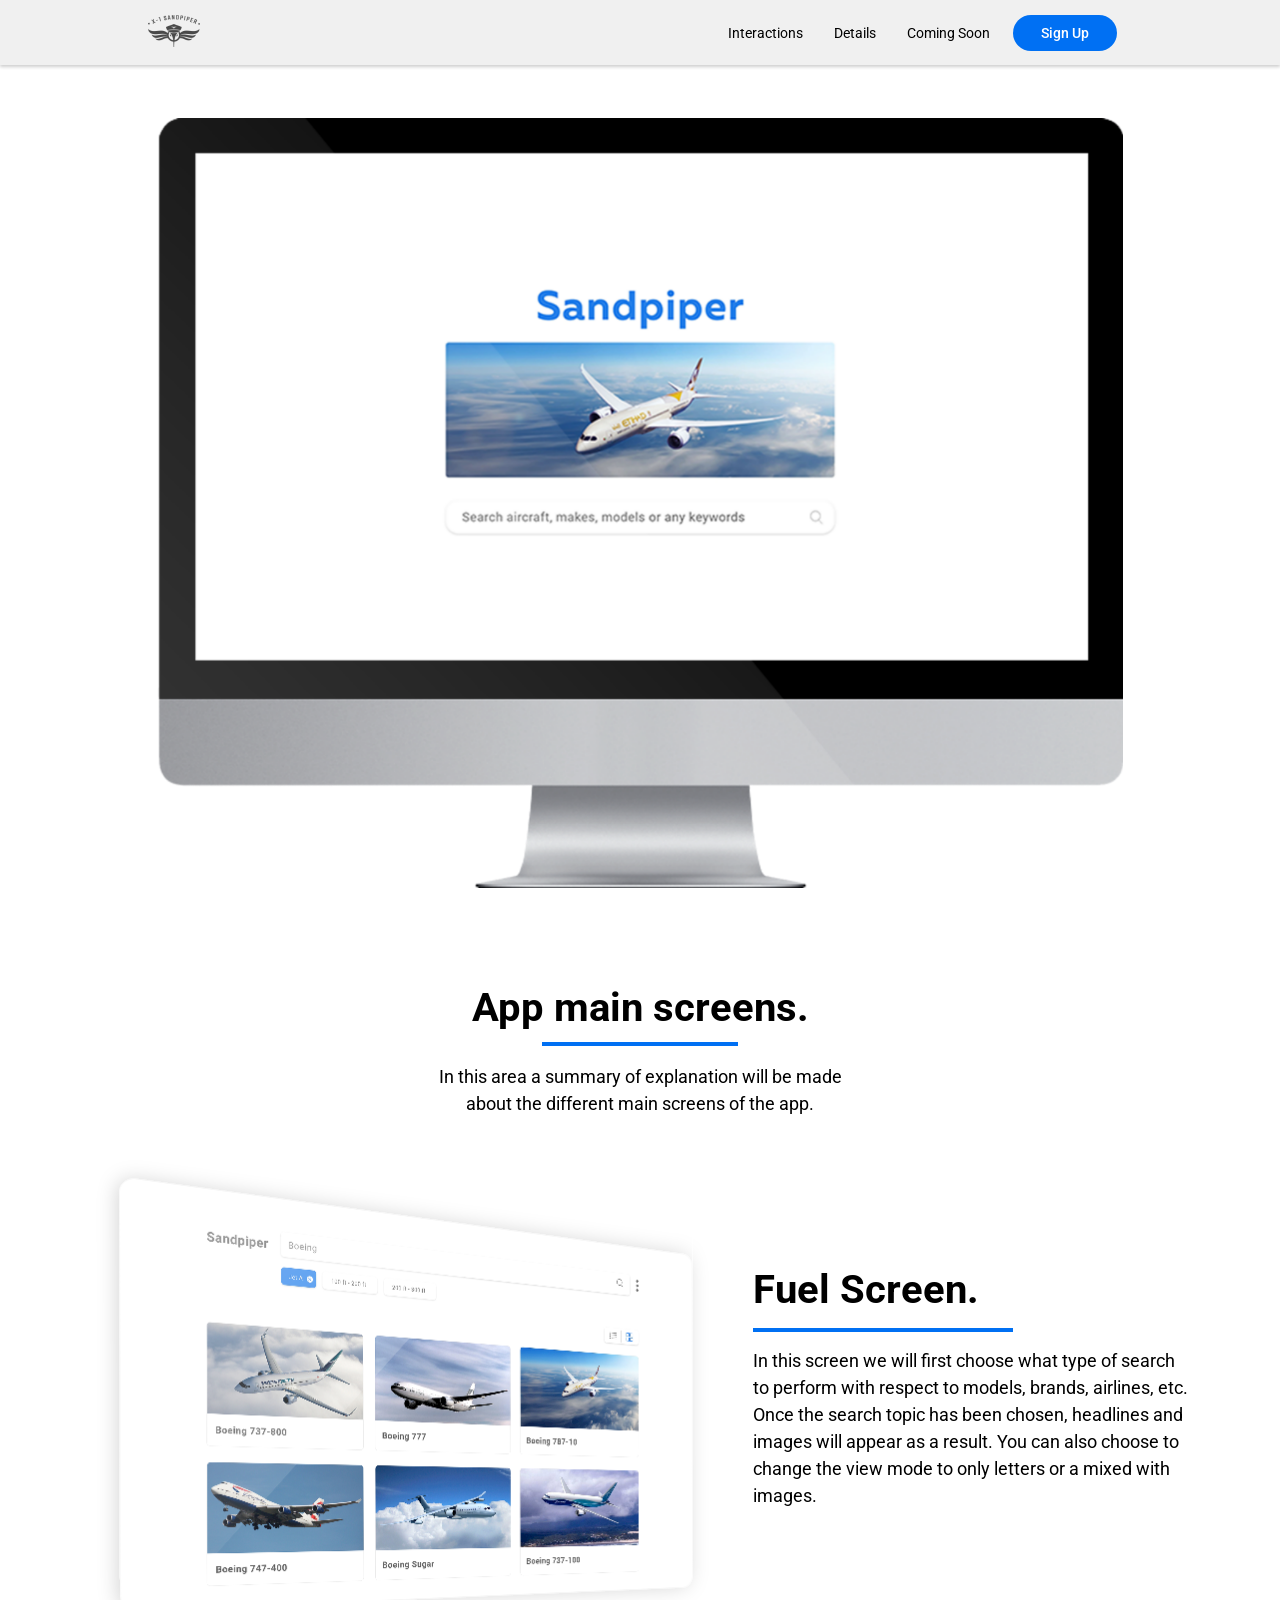
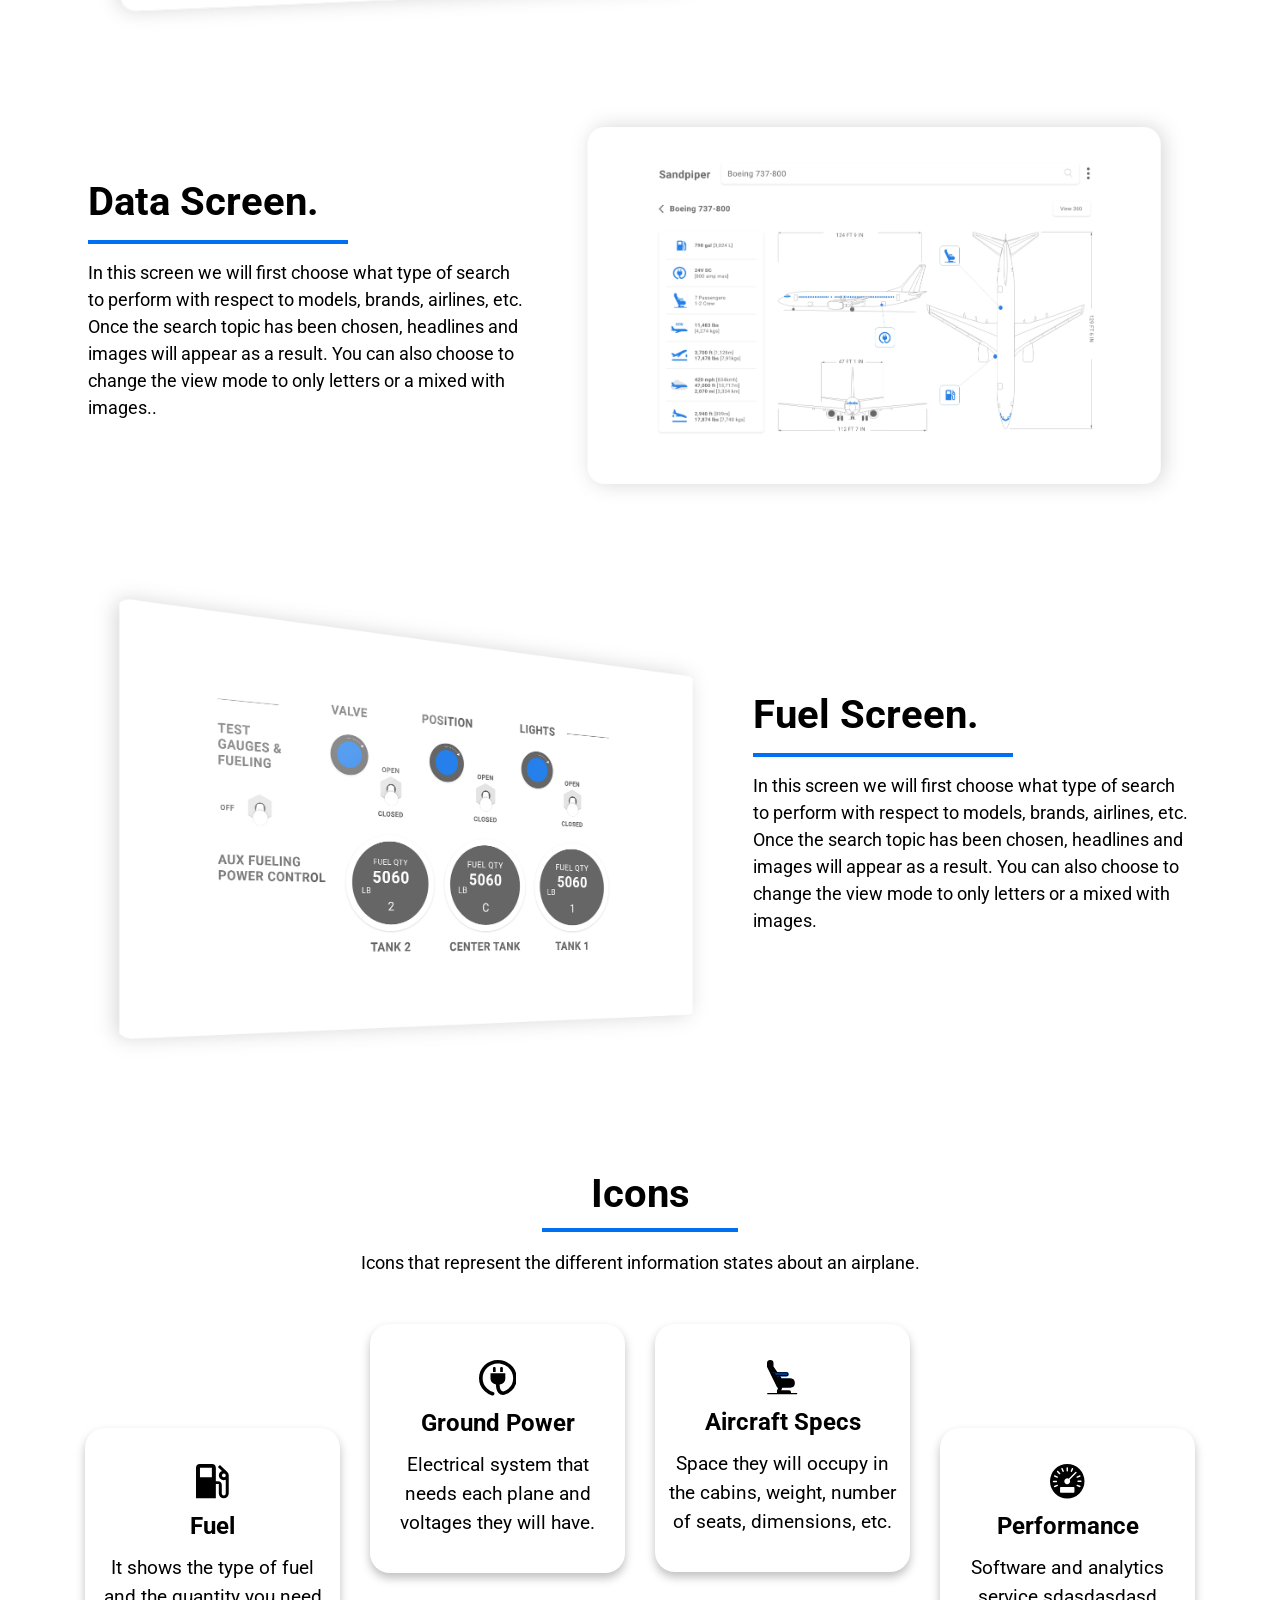
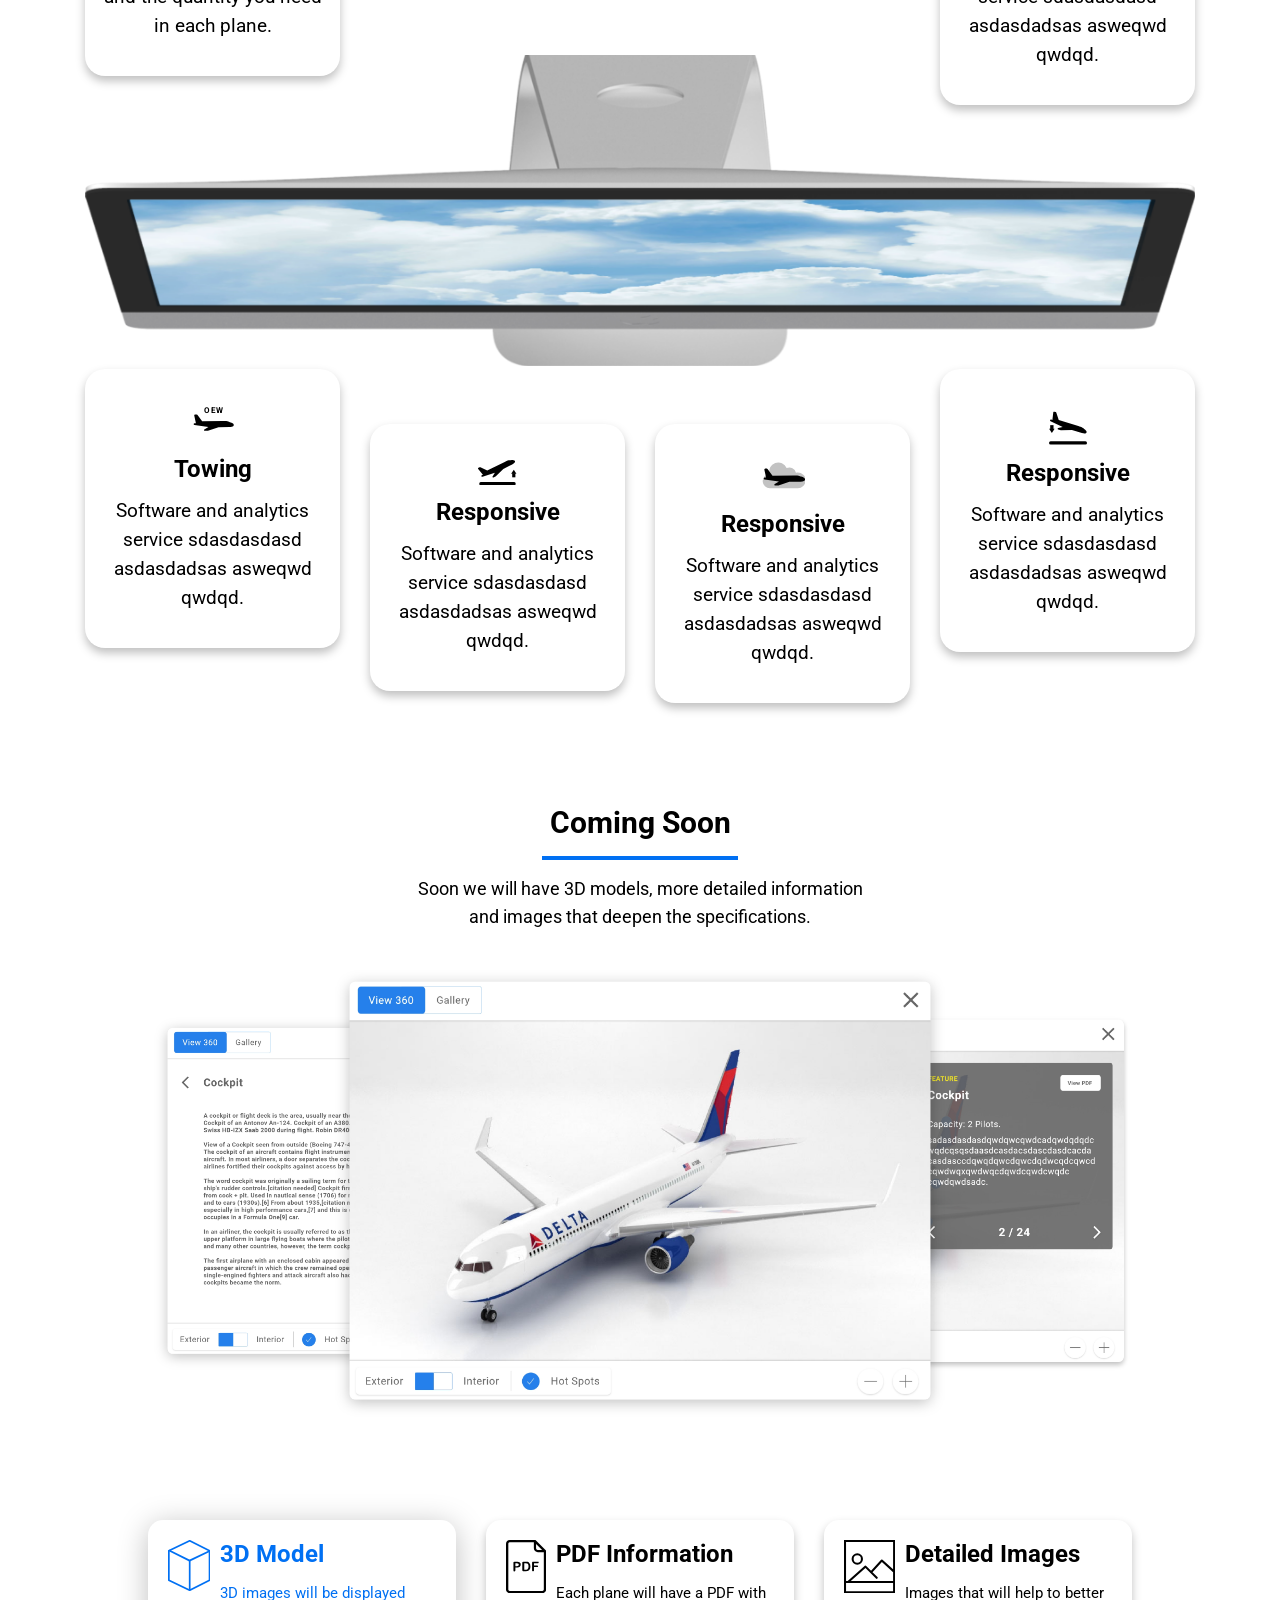
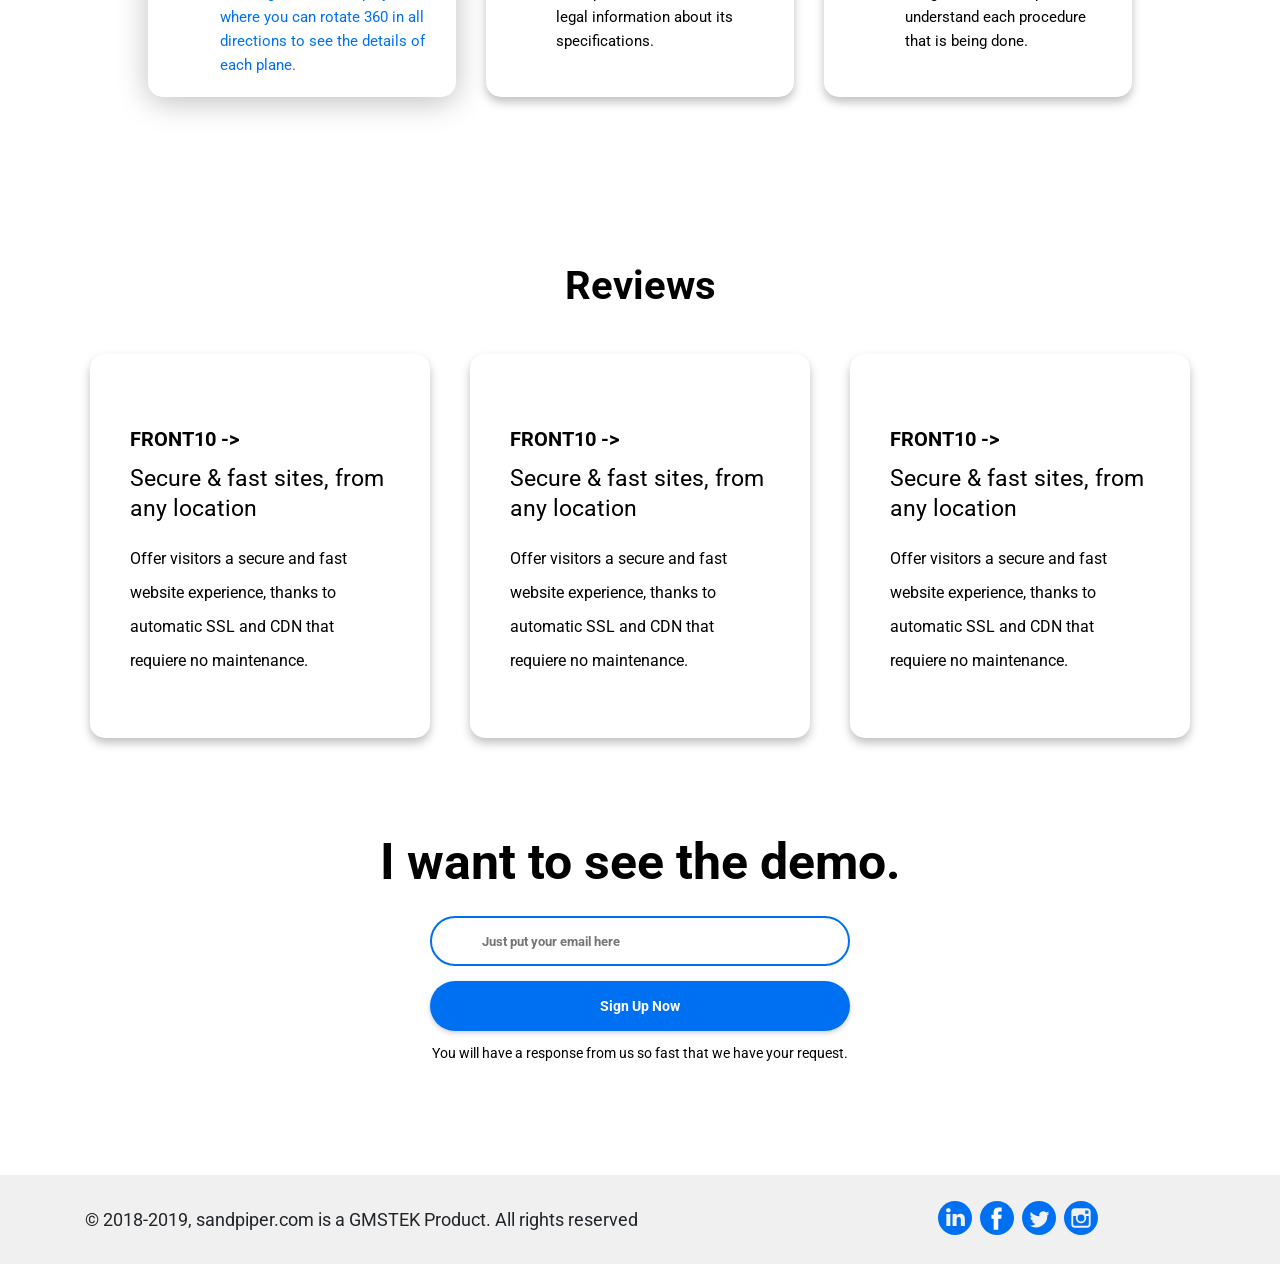
==== commit e9686c75: "img fixed" ====
--- a/index.html
+++ b/index.html
@@ -14,17 +14,13 @@
   <!-- End Google Tag Manager -->
   <meta charset="utf-8">
   <title>SandPiper</title>
-  <link rel="icon" href="assets/icons/favicon.png" type="image/png" sizes="16x16">
+  <link rel="icon" href="assets/images/logo.png" type="image/png" sizes="16x16">
   <meta name="viewport" content="width=device-width, initial-scale=1">
   <meta http-equiv="X-UA-Compatible" content="IE=edge">
-  <meta name="description" content="Array Multipurpose Startup Business Template">
-  <meta name="keywords" content="Array HTML Template, Array Startup Business Template, Startup Template">
+  <meta name="description" content="SandPiper is an app which stores a library with info about airplanes and fuel panels in 2D and 3D soon.">
+  <meta name="keywords" content="SandPiper, airplanes, app, fuel panels, 2D airplane, 3D airplane">
   <link href="assets/css/bootstrap.min.css" rel="stylesheet" type="text/css" media="all" />
   <link href="https://fonts.googleapis.com/css?family=Roboto:400,500,700,900&display=swap" rel="stylesheet">
-  <link rel="stylesheet" href="assets/css/animate.css"> <!-- Resource style -->
-  <link rel="stylesheet" href="assets/css/owl.carousel.css">
-  <link rel="stylesheet" href="assets/css/owl.theme.css">
-  <link rel="stylesheet" href="assets/css/ionicons.min.css"> <!-- Resource style -->
   <link href="assets/css/style.css" rel="stylesheet" type="text/css" media="all" />
 </head>
 
@@ -35,10 +31,10 @@
   <!-- End Google Tag Manager (noscript) -->
   <div class="wrapper">
     <!-- Navbar Section -->
-    <nav class="navbar navbar-expand-md navbar-light bg-light fixed-top">
+    <nav class="navbar navbar-expand-md navbar-light bg-light fixed-top" role="navigation">
       <div class="container container-m">
-        <a class="navbar-brand d-none d-md-inline" href="#">
-          <img src="./assets/images/logo.png" class=""/>
+        <a class="navbar-brand d-none d-md-inline js-scroll-trigger" href="#main">
+          <img src="./assets/images/logo.png" alt="SandPiper logo" />
         </a>
 
         <a class="navbar-brand btn-cta d-inline d-md-none js-scroll-trigger" href="#signup">Sign Up</a>
@@ -50,28 +46,25 @@
           <ul class="navbar-nav ml-auto navbar-right">
             <li class="nav-item"><a class="nav-link js-scroll-trigger" href="#screens">Interactions</a></li>
             <li class="nav-item"><a class="nav-link js-scroll-trigger" href="#icons">Details</a></li>
-            <li class="nav-item"><a class="nav-link js-scroll-trigger" href="#omingsoon">Coming Soon</a></li>
+            <li class="nav-item"><a class="nav-link js-scroll-trigger" href="#comingsoon">Coming Soon</a></li>
             <li class="nav-item"><a class="btn-cta nav-link js-scroll-trigger" href="#signup">Sign Up</a></li>
           </ul>
         </div>
       </div>
     </nav><!-- Navbar End -->
 
-
     <div id="main" class="main">
       <section class="home ">
-        <!-- Hero Section-->
         <div class="container-fluid">
           <div class="row pt-menu  mt-md-0">
             <div class="col-12 mt-5 text-center header-img-wrapper fullHeightNoMenu ">
-                <img src="assets/images/header-img.png" class=" header-img" />
+                <img src="assets/images/header-img.png" class=" header-img" alt="SandPiper app presentation"/>
               </div>
             </div>
           </div>
-        </div>
       </section>
-    </div><!-- Hero End -->
-    <section id="screens " class="container ">
+    </div>
+    <section id="screens" class="container ">
       <div class="row">
         <div class="col-md-12 text-center title-wrapper">
           <h2>App main screens.</h2>
@@ -80,10 +73,8 @@
         </div>
       </div>
       <div class="row">
-        <div class="col-md-7 mt-4">
-          <div class="wow">
-            <img class="img-fluid" src="assets/images/1.svg" alt="Feature">
-          </div>
+        <div class="col-md-7 mt-4 text-center text-md-left">
+            <img class="img-fluid" src="assets/images/1.svg" alt="Airplane catalog">
         </div>
         <div class="col-md-5 mt-4">
           <div class="f-text align-items-center mx-auto">
@@ -102,7 +93,7 @@
       <div class="row mt-4">
         <div class="col-md-7 order-md-2 mt-4">
           <div class="wow">
-            <img class="img-fluid" src="assets/images/blueprints.png" alt="Feature">
+            <img class="img-fluid" src="assets/images/blueprints.png" alt="Airplane data">
           </div>
         </div>
         <div class="col-md-5 order-md-1 mt-4">
@@ -121,7 +112,7 @@
       <div class="row mt-4">
         <div class="col-md-7 mt-4">
           <div class="wow">
-            <img class="img-fluid" src="assets/images/3.png" alt="Feature">
+            <img class="img-fluid" src="assets/images/3.png" alt="Fuel panels">
           </div>
         </div>
         <div class="col-md-5 mt-4">
@@ -152,7 +143,8 @@
       </div>
       <div class="col-md-3 order-2 order-md-1 mt-5 mt-md-0 margin-column">
         <div class="d-flex flex-column justify-content-center  align-items-center text-center f-column ">
-          <svg xmlns="http://www.w3.org/2000/svg" width="32.749" height="34.308" viewBox="0 0 32.749 34.308">
+          <svg xmlns="http://www.w3.org/2000/svg" width="32.749" height="34.308" viewBox="0 0 32.749 34.308" role="img">
+            <title>Fuel</title>
             <defs>
               <style>
                 .a {
@@ -174,7 +166,8 @@
       </div>
       <div class="col-md-3 order-2 order-md-1 mt-5 mt-md-0">
         <div class="d-flex flex-column justify-content-center  align-items-center text-center f-column">
-          <svg xmlns="http://www.w3.org/2000/svg" width="37.82" height="35.511" viewBox="0 0 37.82 35.511">
+          <svg xmlns="http://www.w3.org/2000/svg" width="37.82" height="35.511" viewBox="0 0 37.82 35.511" role="img">
+            <title>Ground Power</title>
             <defs>
               <style>
                 .a {
@@ -200,7 +193,8 @@
       </div>
       <div class="col-md-3 order-2 order-md-1 mt-5 mt-md-0">
         <div class="d-flex flex-column justify-content-center  align-items-center text-center f-column">
-          <svg xmlns="http://www.w3.org/2000/svg" width="30.285" height="34.377" viewBox="0 0 30.285 34.377">
+          <svg xmlns="http://www.w3.org/2000/svg" width="30.285" height="34.377" viewBox="0 0 30.285 34.377" role="img">
+            <title>Aircraft Specs</title>
             <defs>
               <style>
                 .a {
@@ -241,7 +235,8 @@
       </div>
       <div class="col-md-3 order-2 order-md-1 mt-5 mt-md-0 margin-column">
         <div class="d-flex flex-column justify-content-center align-items-center text-center f-column">
-          <svg xmlns="http://www.w3.org/2000/svg" width="34.5" height="34.5" viewBox="0 0 34.5 34.5">
+          <svg xmlns="http://www.w3.org/2000/svg" width="34.5" height="34.5" viewBox="0 0 34.5 34.5" role="img">
+            <title>Performance</title>
             <defs>
               <style>
                 .a {
@@ -257,11 +252,8 @@
         </div>
       </div>
 
-      <div class="col-12 order-1 order-md-2  f-center">
-        <div class="d-flex justify-content-center">
-          <img class="img-fluid" src="assets/images/flat-screen.png" alt="Feature">
-        </div>
-
+      <div class="col-12 order-1 order-md-2  f-center text-center">
+          <img class="img-fluid" src="assets/images/flat-screen.png" alt="Feature"/>
       </div>
 
       <div class="col-md-3 order-2 order-md-3  mt-5 mt-md-0">
@@ -429,6 +421,9 @@
   </section>
   <section class="container reviews">
     <div class="row">
+      <div class="col-12 text-center title-wrapper">
+          <h2>Reviews</h2>
+      </div>
       <div class="col-md-4 mt-5">
         <div class="review">
             <h3>FRONT10 -></h3>
@@ -477,14 +472,6 @@
     </div>
   </div>
 
-  <!-- Scroll To Top -->
-  <div id="back-top" class="bk-top">
-    <div class="bk-top-txt">
-      <a class="back-to-top js-scroll-trigger" href="#main">top</a>
-    </div>
-  </div>
-  <!-- Scroll To Top Ends-->
-
   </div> <!-- Main -->
   </div><!-- Wrapper -->
   <footer class="">
--- a/assets/css/style.css
+++ b/assets/css/style.css
@@ -546,8 +546,8 @@
   margin: 20px 0;
 }
 .header-img {
-  width: auto;
-  height: 100%;
+  width: 100%;
+  height: auto;
 }
 .home h1 {
   font-size: 50px;
@@ -1868,61 +1868,13 @@
   display: table;
   box-shadow: 0 5px 15px rgba(0, 0, 0, 0.1);
 }
-
-.bk-top-txt {
-  display: table-cell;
-  vertical-align: middle;
-  text-align: center;
-}
-
-.back-to-top {
-  font-family: "Roboto", sans-serif;
-  font-size: 12px;
-  font-weight: 700;
-  color: #ffffff;
-  text-decoration: none;
-  -webkit-transition: 200ms;
-  -moz-transition: 200ms;
-  -o-transition: 200ms;
-  transition: 200ms;
-}
-
-.back-to-top:hover {
-  color: #ffffff;
-  text-decoration: none;
-  font-size: 13px;
-}
-
-.back-to-top:focus {
-  color: #ffffff;
-}
-
-.counter {
-  font-size: 75px;
-  font-weight: 900;
-}
-
 /*------------------------------------------
 -------------- Media Queries ---------------
 ------------------------------------------*/
 @media only screen and (min-width: 767.5px) and (max-width: 1108px) {
-  .counter {
-    font-size: 60px !important;
-    font-weight: 900;
-    color: #fff;
-  }
   .home h1 {
     font-size: 40px;
     line-height: 42px;
-  }
-
-  .counter-up .counter-text h3 {
-    font-size: 18px !important;
-    font-weight: 700;
-    padding: 0.5em;
-    letter-spacing: 0;
-    line-height: 24px !important;
-    color: #fff;
   }
 }
 @media only screen and (min-width: 768px) {
@@ -2122,13 +2074,16 @@
     padding: 0 100px 0 50px;
   }
 }
-
+@media screen and (min-width: 767.9px) and (min-aspect-ratio:4/3) {
+ 
+  .header-img {
+    width: auto !important;
+    height: 100% !important;
+  }
+}
 @media screen and (max-width: 767.9px) {
  
-  .header-img {
-    width: 100% !important;
-    height: auto !important;
-  }
+  
   .header-back {
     background: rgba(0, 73, 133, 1);
     background: -moz-linear-gradient(top, rgba(0, 73, 133, 1) 0%, rgba(79, 137, 181, 1) 100%);
@@ -2145,12 +2100,6 @@
   .mr-50 {
     margin-right: 10px !important;
   }
-  .counter {
-    font-size: 60px !important;
-  }
-  .counter-up .counter-text h3 {
-    font-size: 18px !important;
-  }
 }
 
 @media screen and (max-width: 420px) {
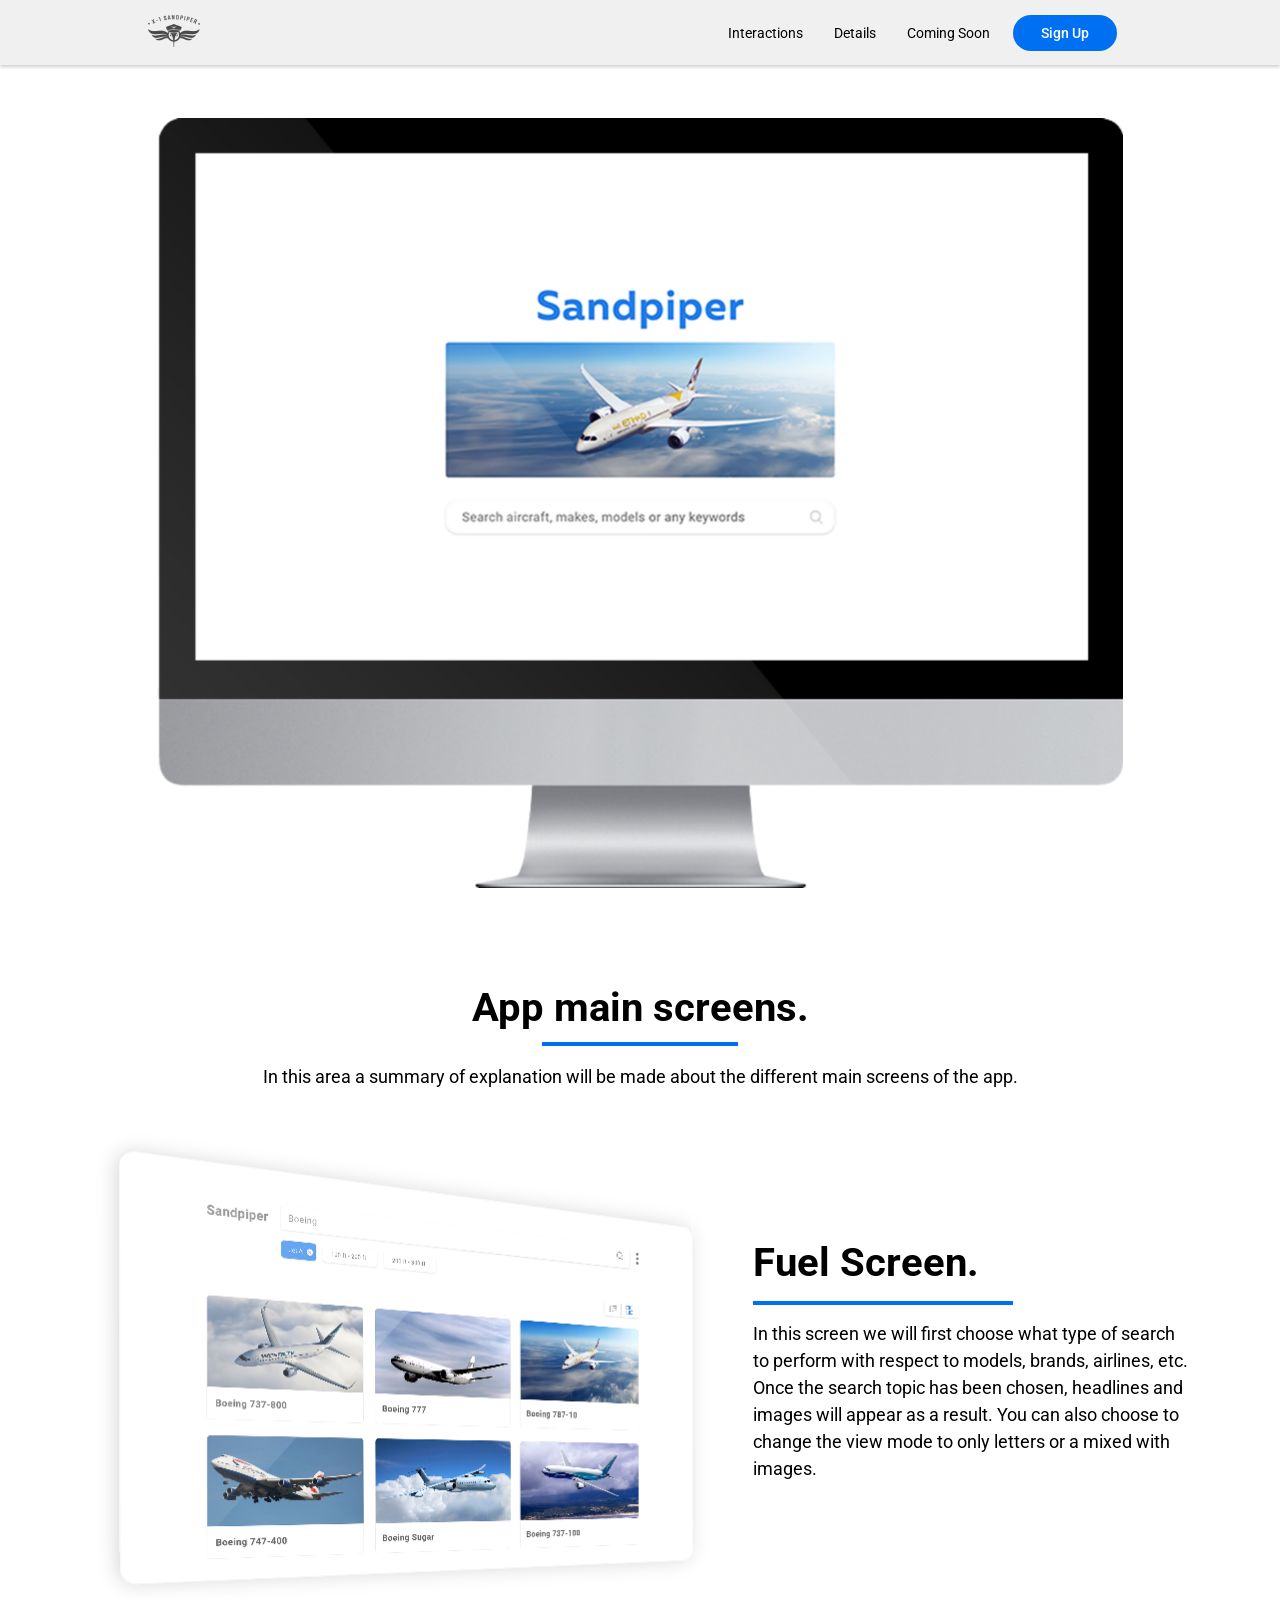
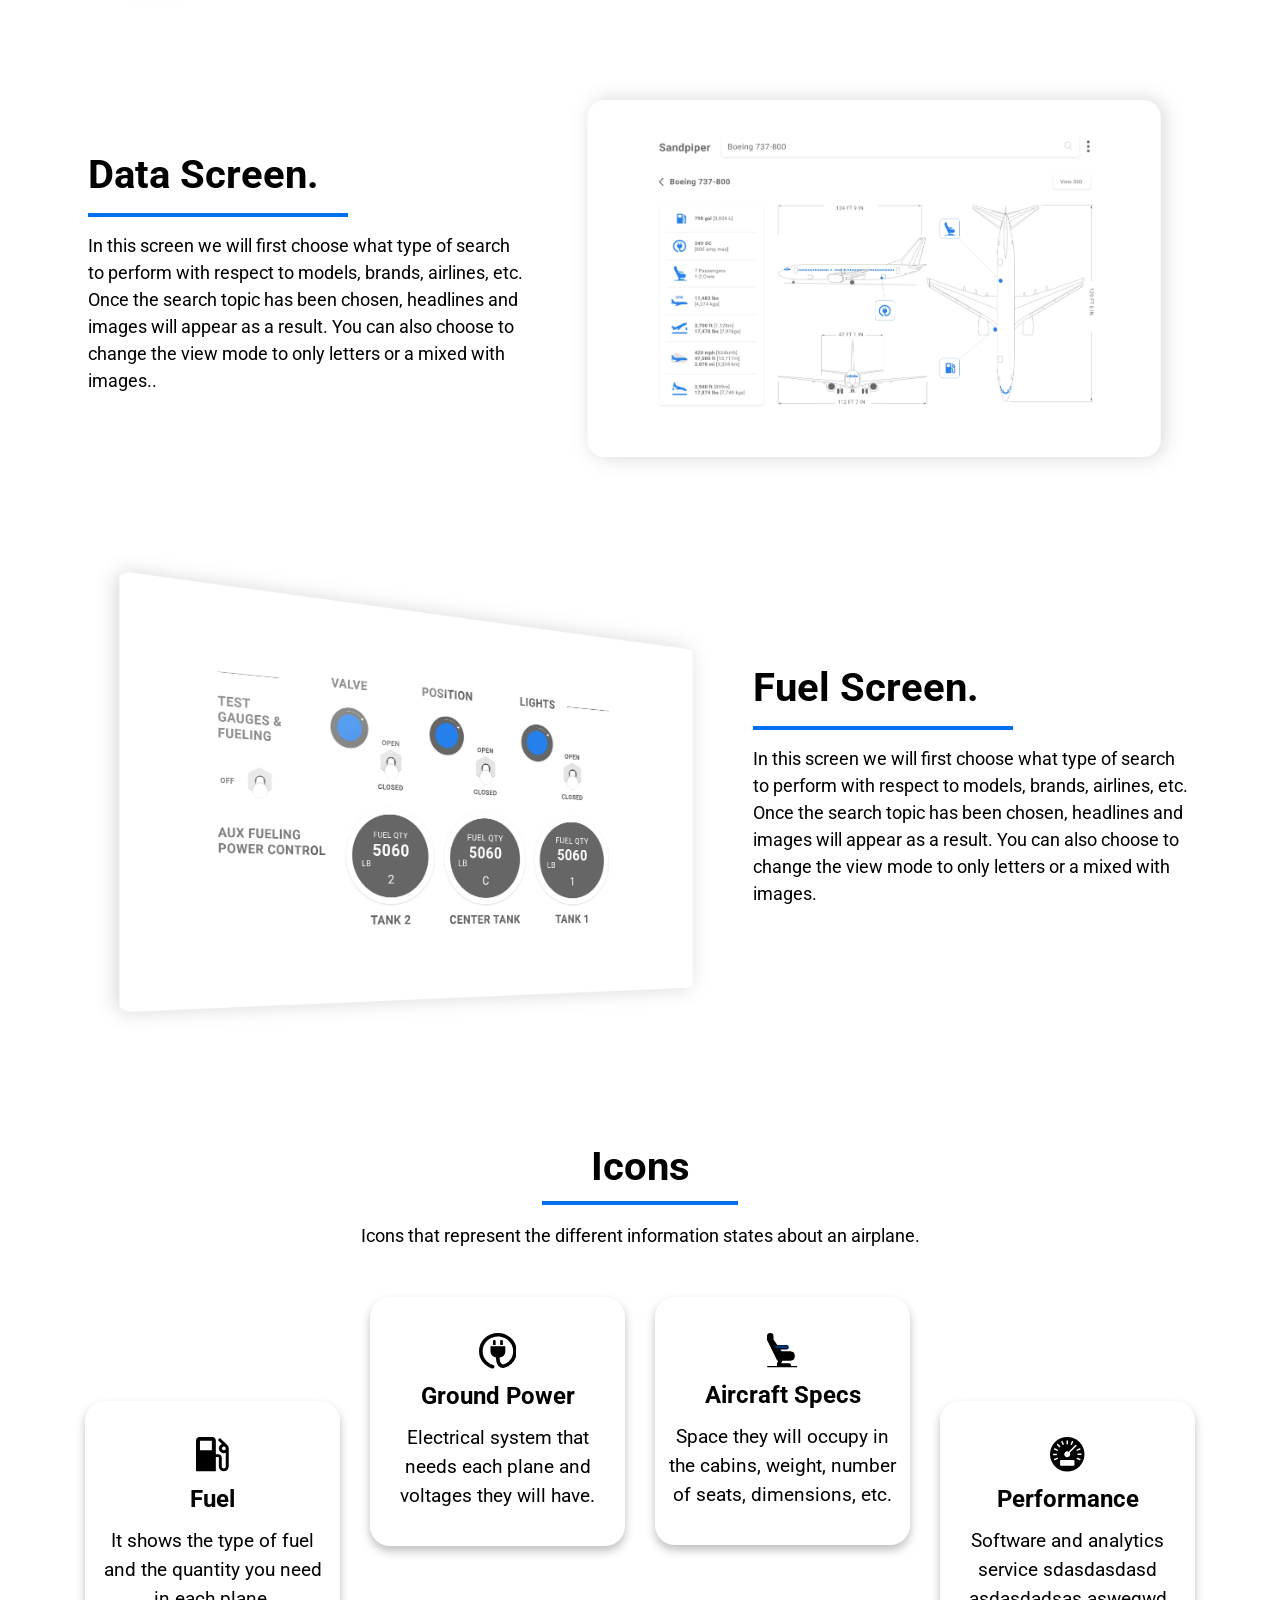
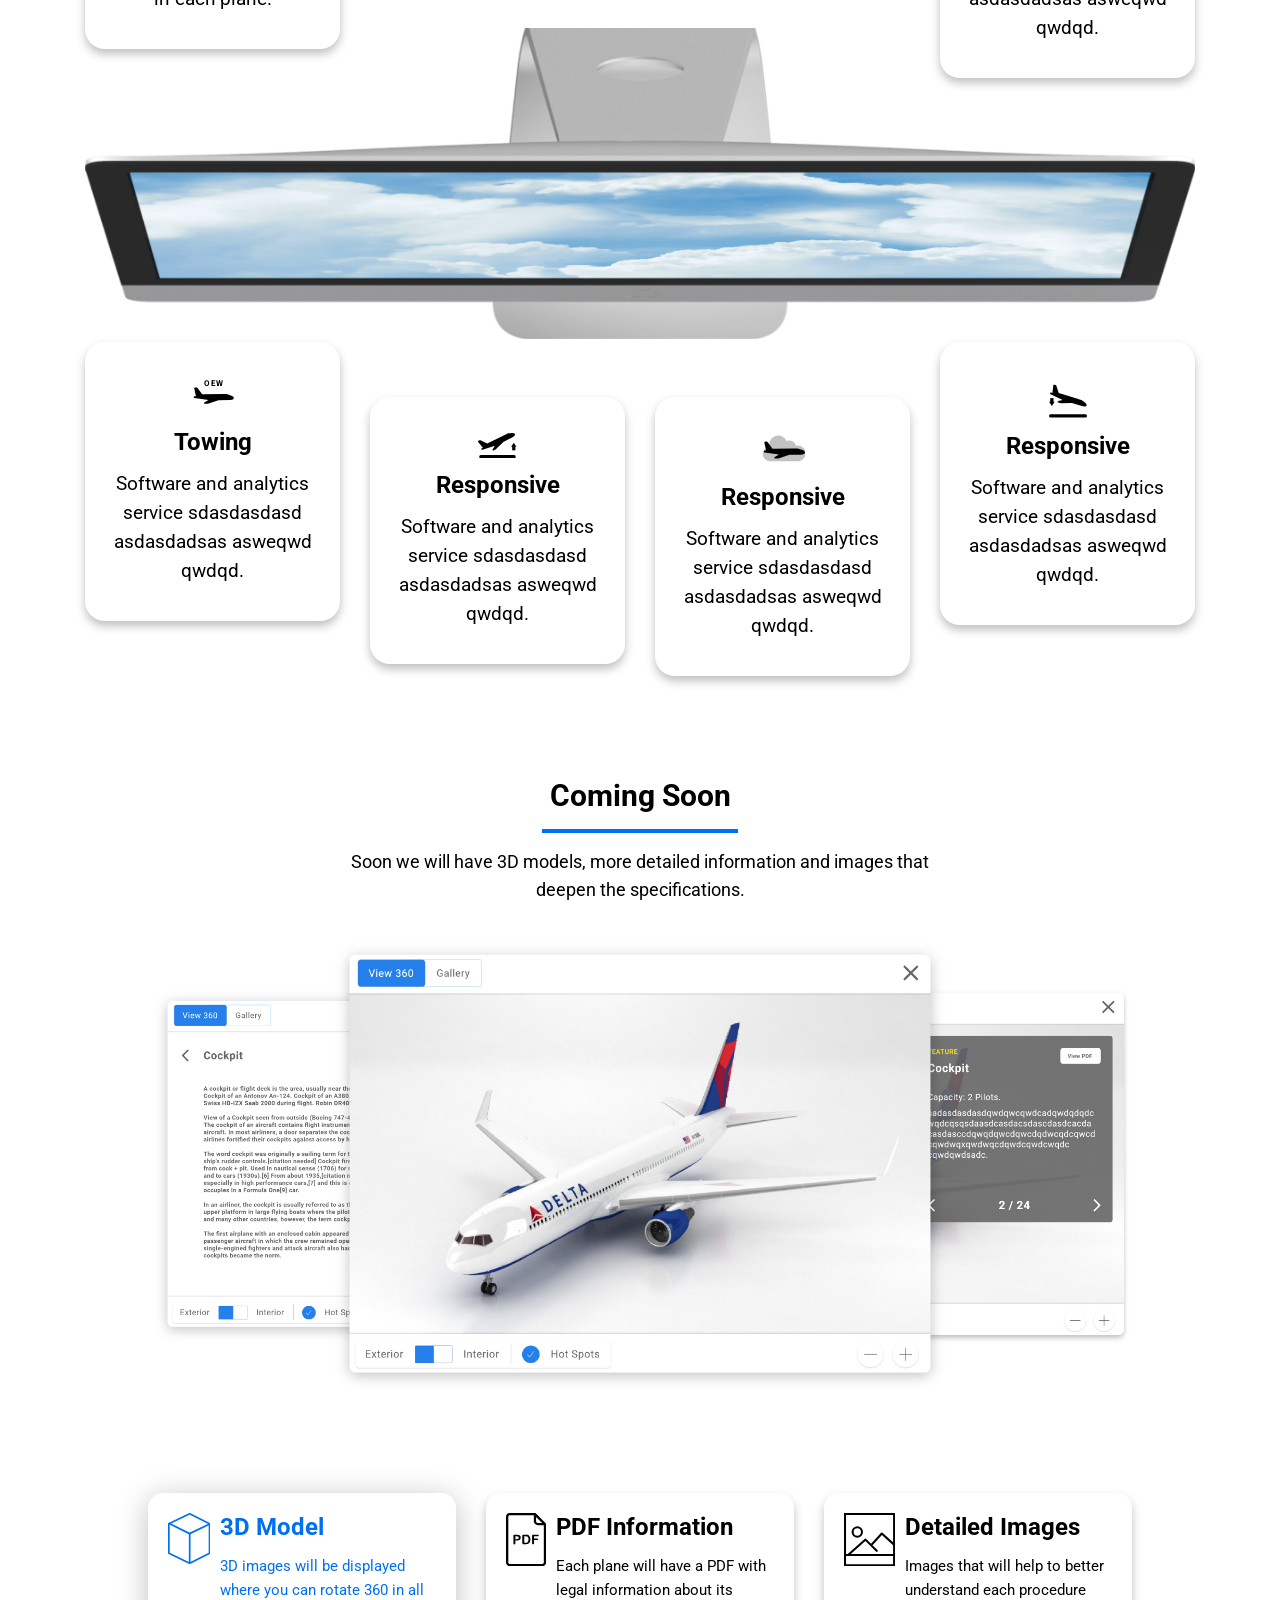
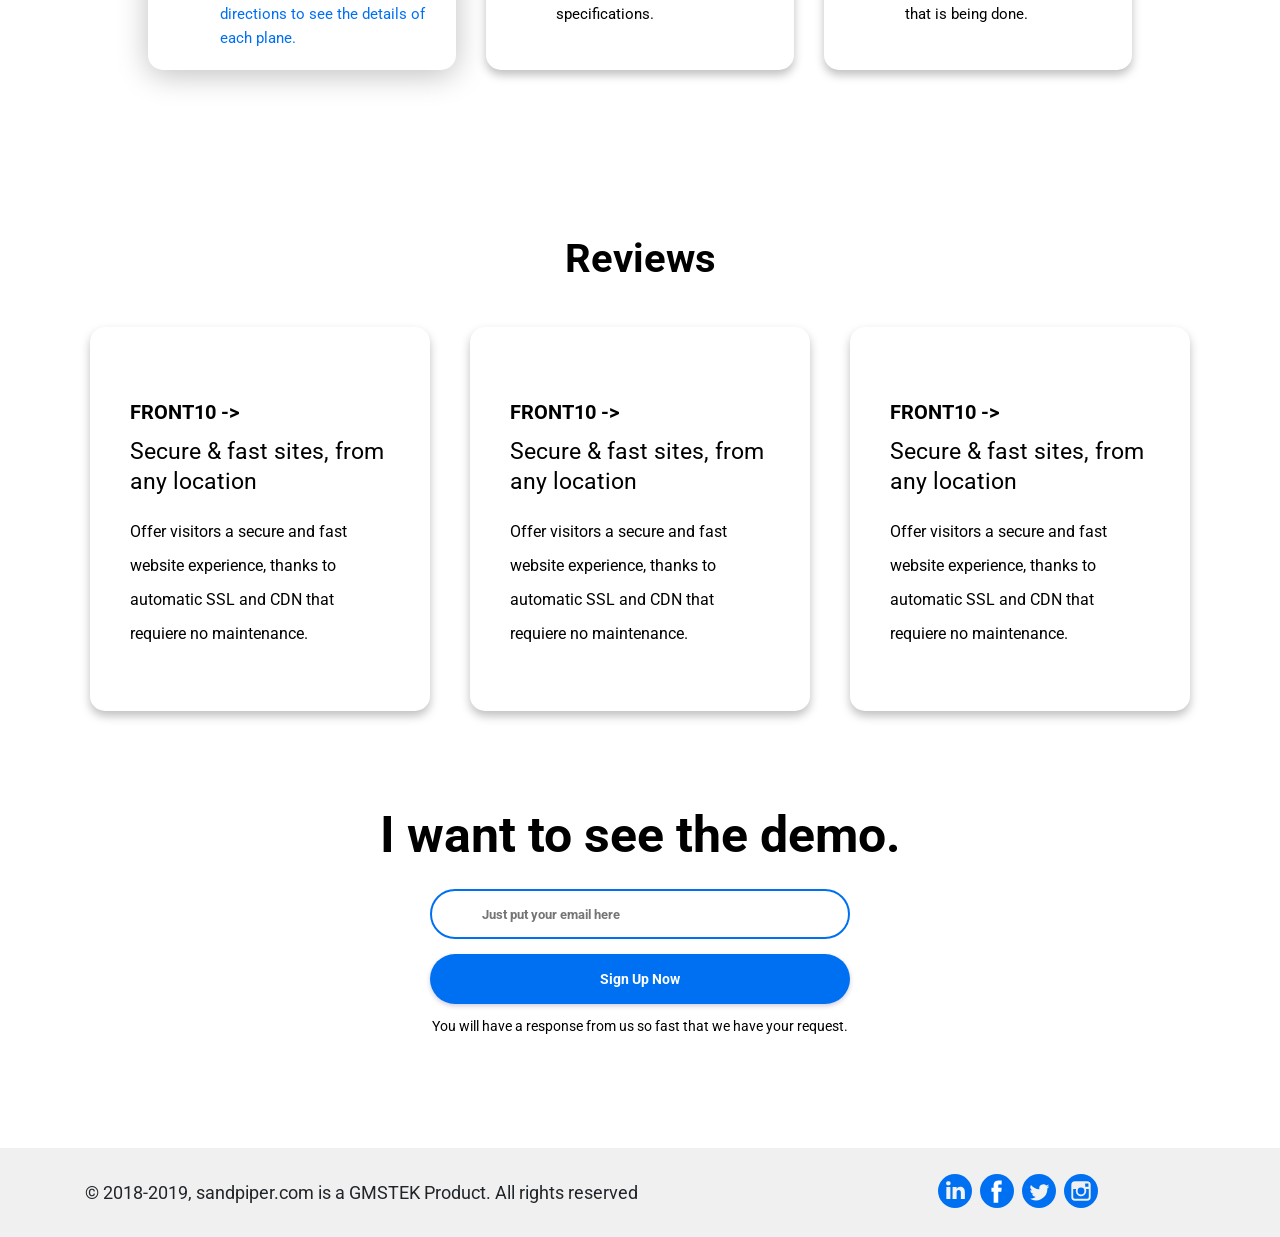
==== commit 0e4fd517: "ya" ====
--- a/index.html
+++ b/index.html
@@ -69,11 +69,11 @@
         <div class="col-md-12 text-center title-wrapper">
           <h2>App main screens.</h2>
           <div class="separator mx-auto"></div>
-          <p>In this area a summary of explanation will be made <br>about the different main screens of the app.</p>
+          <p>In this area a summary of explanation will be made about the different main screens of the app.</p>
         </div>
       </div>
       <div class="row">
-        <div class="col-md-7 mt-4 text-center text-md-left">
+        <div class="col-md-7 mt-4 text-center ">
             <img class="img-fluid" src="assets/images/1.svg" alt="Airplane catalog">
         </div>
         <div class="col-md-5 mt-4">
@@ -91,10 +91,10 @@
         </div>
       </div>
       <div class="row mt-4">
-        <div class="col-md-7 order-md-2 mt-4">
-          <div class="wow">
+        <div class="col-md-7 order-md-2 mt-4 text-center">
+          
             <img class="img-fluid" src="assets/images/blueprints.png" alt="Airplane data">
-          </div>
+          
         </div>
         <div class="col-md-5 order-md-1 mt-4">
           <div class="f-text align-items-center">
@@ -110,10 +110,8 @@
         </div>
       </div>
       <div class="row mt-4">
-        <div class="col-md-7 mt-4">
-          <div class="wow">
+        <div class="col-md-7 mt-4 text-center">
             <img class="img-fluid" src="assets/images/3.png" alt="Fuel panels">
-          </div>
         </div>
         <div class="col-md-5 mt-4">
           <div class="f-text align-items-center mx-auto">
@@ -365,7 +363,7 @@
           <div class="features-intro">
             <h2>Coming Soon</h2>
             <div class="separator mx-auto"></div>
-            <p>Soon we will have 3D models, more detailed information <br> and images that deepen the specifications.
+            <p>Soon we will have 3D models, more detailed information and images that deepen the specifications.
             </p>
           </div>
         </div>
--- a/assets/css/style.css
+++ b/assets/css/style.css
@@ -1877,6 +1877,12 @@
     line-height: 42px;
   }
 }
+@media only screen and (min-width: 768px) and (max-width: 992px) {
+  .f-center {
+    margin-top: -30px !important;
+  }
+}
+
 @media only screen and (min-width: 768px) {
   .f-center {
     margin-top: -50px;
